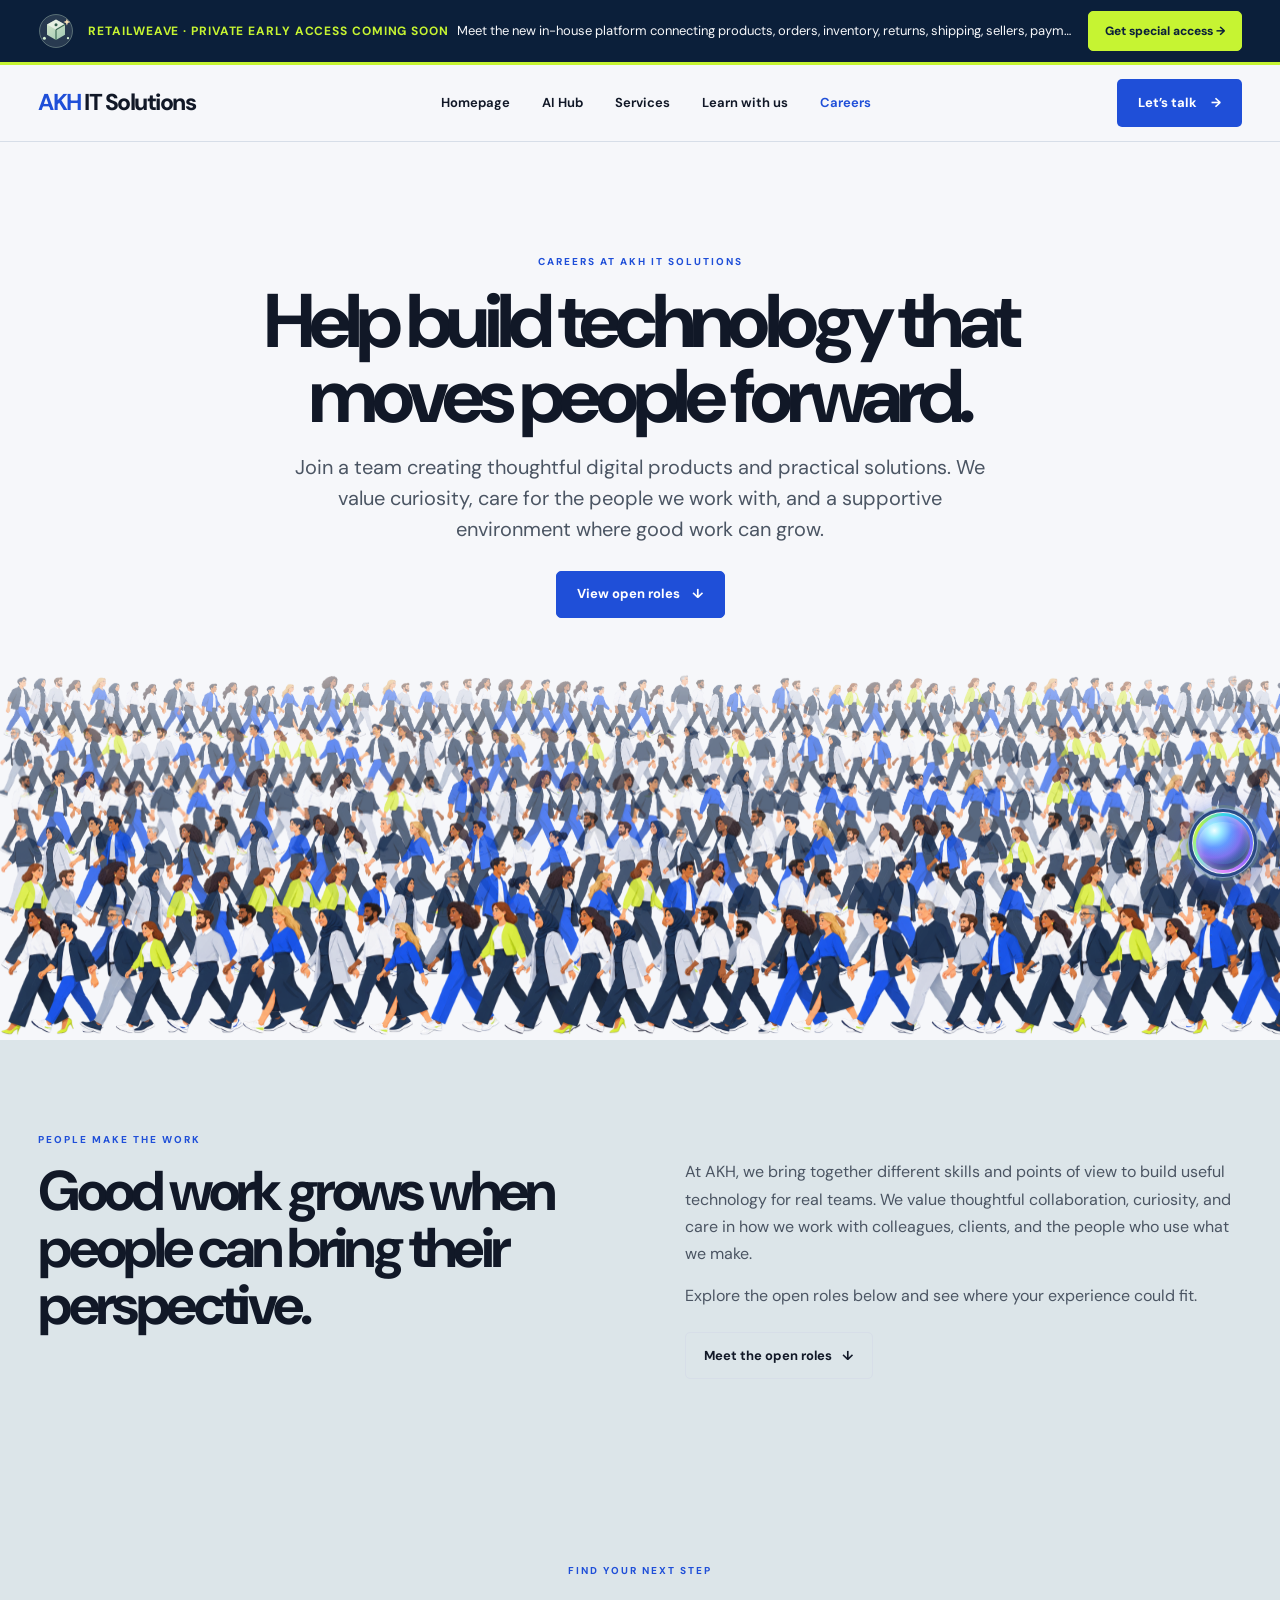
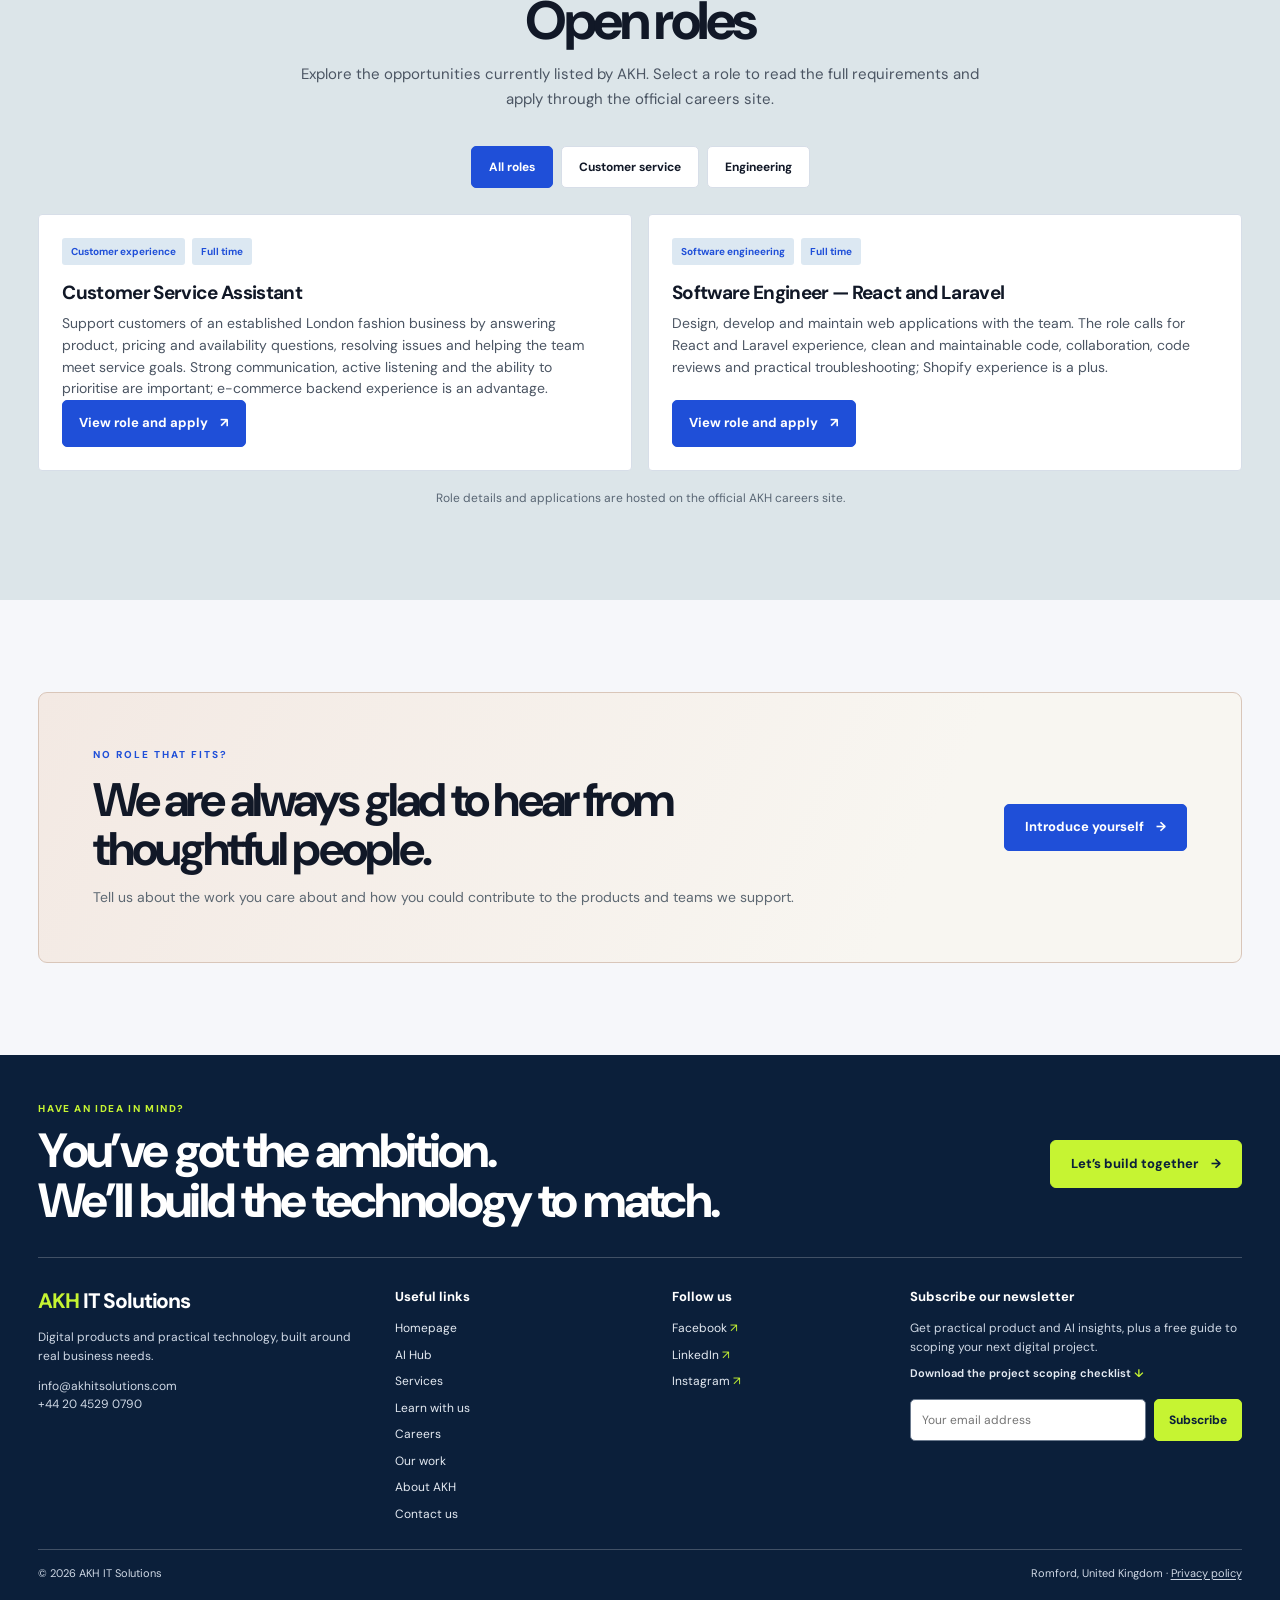
==== site/careers.html @ e1df95a5 "Publish approved AKHIT site updates without Services video" ====
<!doctype html>
<html lang="en">
<head>
  <meta charset="utf-8">
  <meta name="viewport" content="width=device-width, initial-scale=1">
  <meta name="theme-color" content="#0B1F3A">
  <meta name="description" content="Explore career opportunities with AKH IT Solutions. Join a supportive team building digital products and practical technology for businesses.">
  <title>Careers | Build useful technology with AKH IT Solutions</title>
  <link rel="shortcut icon" href="website/images/favicon.ico">
  <link rel="stylesheet" href="website/css/learning-careers.css">
  <link rel="stylesheet" href="website/css/interior-home-theme.css">
  <link rel="stylesheet" href="website/css/shared-shell.css">
  <link rel="stylesheet" href="website/css/akhit-unified.css?v=20261105-shared-footer">
  <link rel="stylesheet" href="website/css/careers-hero-crowd.css">
<link rel="stylesheet" href="website/css/assistant-consistency.css?v=20261104-mic-clear">
  <link rel="stylesheet" href="website/css/header-consistency.css?v=20261104-five-page-consistency">
  <link rel="stylesheet" href="website/css/responsive-system.css?v=20261105-breakpoints">
</head>
<body class="careers-page" data-assistant-context="careers">
  <a class="lc-skip" href="#main-content">Skip to content</a>
<section class="launch-bar" aria-label="RetailWeave in-house product announcement"><div class="launch-inner"><img class="launch-mascot" src="website/images/home/retailweave-mark.svg" alt=""><p class="launch-copy"><strong>RetailWeave · Private early access coming soon</strong><span class="launch-description"> Meet the new in-house platform connecting products, orders, inventory, returns, shipping, sellers, payments, finance and reporting.</span></p><button class="launch-button" id="open-waitlist" type="button" aria-haspopup="dialog" aria-controls="waitlist-dialog">Get special access <span aria-hidden="true">→</span></button></div></section><header class="header" id="top"><div class="nav"><a class="brand" href="index.html" aria-label="AKH IT Solutions home"><b>AKH</b> IT Solutions</a><nav class="links" aria-label="Main navigation"><a href="index.html">Homepage</a><a href="service/artificial-intelligence.html">AI Hub</a><a href="services.html">Services</a><a href="learn-with-us.html">Learn with us</a><a href="careers.html" aria-current="page">Careers</a></nav><details class="mobile-menu"><summary aria-label="Open navigation"><span aria-hidden="true">☰</span><span class="sr-only">Menu</span></summary><nav aria-label="Mobile navigation"><a href="index.html">Homepage</a><a href="service/artificial-intelligence.html">AI Hub</a><a href="services.html">Services</a><a href="learn-with-us.html">Learn with us</a><a href="careers.html" aria-current="page">Careers</a></nav></details><a class="cta" href="https://avinashgit26.github.io/akhit-solutions-redesign/contact-us.html">Let’s talk <span aria-hidden="true">→</span></a></div></header>
  <main id="main-content">
    <section class="lc-hero lc-careers-hero"><div class="lc-wrap lc-hero-inner lc-reveal"><p class="lc-eyebrow">Careers at AKH IT Solutions</p><h1>Help build technology that moves people forward.</h1><p class="lc-hero-copy">Join a team creating thoughtful digital products and practical solutions. We value curiosity, care for the people we work with, and a supportive environment where good work can grow.</p><div class="lc-hero-actions"><a class="lc-cta" href="#open-roles">View open roles <span aria-hidden="true">↓</span></a></div></div>
      <canvas class="careers-crowd-canvas" aria-hidden="true"></canvas>
    </section>
    <section class="lc-section lc-careers-culture" aria-labelledby="careers-culture-title"><div class="lc-wrap lc-careers-culture-inner lc-reveal">
      <div><p class="lc-eyebrow">People make the work</p><h2 id="careers-culture-title">Good work grows when people can bring their perspective.</h2></div>
      <div><p>At AKH, we bring together different skills and points of view to build useful technology for real teams. We value thoughtful collaboration, curiosity, and care in how we work with colleagues, clients, and the people who use what we make.</p><p>Explore the open roles below and see where your experience could fit.</p><a class="lc-secondary" href="#open-roles">Meet the open roles <span aria-hidden="true">↓</span></a></div>
    </div></section>
    <section class="lc-section lc-jobs" id="open-roles" aria-labelledby="roles-title"><div class="lc-wrap"><div class="lc-section-heading lc-reveal"><p class="lc-eyebrow">Find your next step</p><h2 id="roles-title">Open roles</h2><p>Explore the opportunities currently listed by AKH. Select a role to read the full requirements and apply through the official careers site.</p></div>
      <div class="lc-filters" role="group" aria-label="Filter open roles">
        <button class="lc-filter" type="button" data-role-filter="all" aria-pressed="true">All roles</button>
        <button class="lc-filter" type="button" data-role-filter="customer" aria-pressed="false">Customer service</button>
        <button class="lc-filter" type="button" data-role-filter="engineering" aria-pressed="false">Engineering</button>
      </div>
      <div class="lc-job-grid" id="role-list" aria-live="polite">
        <article class="lc-card lc-job lc-reveal" data-role="customer"><p class="lc-job-meta"><span>Customer experience</span><span>Full time</span></p><h3>Customer Service Assistant</h3><p>Support customers of an established London fashion business by answering product, pricing and availability questions, resolving issues and helping the team meet service goals. Strong communication, active listening and the ability to prioritise are important; e-commerce backend experience is an advantage.</p><a class="lc-cta" href="https://akhitsolutions.com/careers/customer-service-assistant" target="_blank" rel="noopener noreferrer">View role and apply <span aria-hidden="true">↗</span></a></article>
        <article class="lc-card lc-job lc-reveal" data-role="engineering"><p class="lc-job-meta"><span>Software engineering</span><span>Full time</span></p><h3>Software Engineer — React and Laravel</h3><p>Design, develop and maintain web applications with the team. The role calls for React and Laravel experience, clean and maintainable code, collaboration, code reviews and practical troubleshooting; Shopify experience is a plus.</p><a class="lc-cta" href="https://akhitsolutions.com/careers/software-engineer---react-and-laravel" target="_blank" rel="noopener noreferrer">View role and apply <span aria-hidden="true">↗</span></a></article>
      </div>
      <p class="lc-partner-note" style="color:#596674">Role details and applications are hosted on the official AKH careers site.</p>
    </div></section>
    <section class="lc-section"><div class="lc-wrap"><div class="lc-outcome lc-reveal"><div><p class="lc-eyebrow">No role that fits?</p><h2>We are always glad to hear from thoughtful people.</h2><p>Tell us about the work you care about and how you could contribute to the products and teams we support.</p></div><a class="lc-cta" href="mailto:info@akhitsolutions.com?subject=Careers%20at%20AKH">Introduce yourself <span aria-hidden="true">→</span></a></div></div></section>
  </main>
  <footer class="site-footer">
    <div class="site-footer-wrap">
      <div class="site-footer-cta"><div><p class="site-footer-eyebrow">Have an idea in mind?</p><h2>You’ve got the ambition.<br>We’ll build the technology to match.</h2></div><a class="site-footer-button" href="https://avinashgit26.github.io/akhit-solutions-redesign/contact-us.html">Let’s build together <span aria-hidden="true">→</span></a></div>
      <div class="site-footer-grid">
        <div class="site-footer-about"><a class="site-footer-brand" href="index.html#top"><b>AKH</b> IT Solutions</a><p>Digital products and practical technology, built around real business needs.</p><p class="site-footer-contact"><a href="mailto:info@akhitsolutions.com">info@akhitsolutions.com</a><br><a href="tel:+442045290790">+44 20 4529 0790</a></p></div>
        <div><h3>Useful links</h3><nav class="site-footer-nav" aria-label="Useful links"><a href="index.html">Homepage</a><a href="service/artificial-intelligence.html">AI Hub</a><a href="services.html">Services</a><a href="learn-with-us.html">Learn with us</a><a href="careers.html">Careers</a><a href="https://avinashgit26.github.io/akhit-solutions-redesign/portfolio.html">Our work</a><a href="https://avinashgit26.github.io/akhit-solutions-redesign/about-us.html">About AKH</a><a href="https://avinashgit26.github.io/akhit-solutions-redesign/contact-us.html">Contact us</a></nav></div>
        <div><h3>Follow us</h3><nav class="site-footer-social" aria-label="AKH social accounts"><a href="https://www.facebook.com/people/AKHIT-Solutions-Pvt-Ltd/100086494841632/" target="_blank" rel="noopener noreferrer">Facebook <span aria-hidden="true">↗</span></a><a href="https://www.linkedin.com/company/a-k-h-it-solutions/" target="_blank" rel="noopener noreferrer">LinkedIn <span aria-hidden="true">↗</span></a><a href="https://instagram.com/akh_it_solutions?igshid=YmMyMTA2M2Y=" target="_blank" rel="noopener noreferrer">Instagram <span aria-hidden="true">↗</span></a></nav></div>
        <div class="site-newsletter"><h3>Subscribe our newsletter</h3><p>Get practical product and AI insights, plus a free guide to scoping your next digital project.</p><a class="site-newsletter-resource" href="https://avinashgit26.github.io/akhit-solutions-redesign/website/downloads/digital-project-scoping-checklist.pdf" download>Download the project scoping checklist <span aria-hidden="true">↓</span></a><form id="preview-newsletter"><label class="site-newsletter-control"><span class="sr-only">Your email address</span><input id="newsletter-email" type="email" placeholder="Your email address" autocomplete="email" required></label><button type="submit" class="newsletter-button">Subscribe</button></form></div>
      </div>
      <div class="site-footer-bottom"><span>© 2026 AKH IT Solutions</span><span>Romford, United Kingdom · <a href="https://avinashgit26.github.io/akhit-solutions-redesign/privacy-policy.html">Privacy policy</a></span></div>
    </div>
  </footer>
  <button class="lc-assistant-launcher assistant-launcher" id="assistant-launcher" type="button" aria-controls="assistant-panel" aria-expanded="false"><span class="assistant-launcher-orb" aria-hidden="true"></span><span>Ask AKH</span></button>
  <aside class="lc-assistant-panel assistant-panel" id="assistant-panel" hidden role="dialog" aria-labelledby="assistant-title"><div class="lc-assistant-head"><img class="assistant-logo-mark assistant-logo-mark--panel" src="website/images/home/akh-logo-mark.png" alt="" aria-hidden="true" width="44" height="44" draggable="false"><div class="lc-assistant-heading assistant-heading"><strong id="assistant-title">Chat with us</strong></div><button class="lc-assistant-close assistant-close" id="assistant-close" type="button" aria-label="Close assistant">×</button></div><p class="lc-assistant-intro assistant-intro">Hi there. Want to know more about working at AKH?</p><p class="lc-assistant-capability assistant-capability">Ask me about the open roles, our team or how to apply.</p><div class="lc-assistant-messages assistant-messages" id="assistant-messages" role="log" aria-live="polite"><p class="lc-assistant-message assistant-message">What would you like to know?</p></div><div class="lc-assistant-prompts assistant-prompts" id="assistant-prompts"><button type="button" data-prompt="What roles are open at AKH?">Open roles</button><button type="button" data-prompt="How do I apply for a role?">How to apply</button><button type="button" data-prompt="What is it like to work with the AKH team?">About the team</button></div><form class="lc-assistant-form assistant-form" id="assistant-form"><label class="lc-sr-only" for="assistant-input">Ask AKH a question</label><input class="lc-assistant-input assistant-input" id="assistant-input" type="text" maxlength="500" placeholder="Ask a question…" autocomplete="off"><button class="lc-assistant-voice assistant-voice" id="assistant-voice" type="button" aria-label="Use voice input" aria-describedby="assistant-disclosure" aria-pressed="false"><svg class="assistant-mic-icon" viewBox="0 0 24 24" aria-hidden="true" focusable="false"><rect x="9" y="3" width="6" height="11" rx="3"></rect><path d="M5.5 11a6.5 6.5 0 0 0 13 0M12 17.5V21m-4 0h8"></path></svg></button><button class="lc-assistant-send assistant-send" type="submit" aria-label="Send question">→</button></form><p class="lc-assistant-disclosure assistant-disclosure" id="assistant-disclosure">Optional voice input: your browser may send audio to its speech service for transcription. Typing always works.</p><p class="lc-assistant-status assistant-status" id="assistant-status" role="status" aria-live="polite"></p></aside>
  <script>
    (() => {
      const buttons = [...document.querySelectorAll('[data-role-filter]')];
      const cards = [...document.querySelectorAll('[data-role]')];
      document.documentElement.classList.add('lc-js');
      const careerMessages = document.getElementById('assistant-messages');
      const careerInput = document.getElementById('assistant-input');
      const addCareerMessage = (text, who = 'assistant', label = '', href = '') => {
        const message = document.createElement('p');
        message.className = `assistant-message${who === 'user' ? ' user' : ''}`;
        message.textContent = text;
        if (label && href) {
          const link = document.createElement('a');
          link.className = 'lc-assistant-link';
          link.href = href;
          link.textContent = label;
          message.append(document.createElement('br'), link);
        }
        careerMessages.appendChild(message);
        careerMessages.scrollTop = careerMessages.scrollHeight;
      };
      const careerResponse = question => {
        const q = question.toLowerCase();
        if (/open roles?|jobs?|customer service|software engineer|engineering/.test(q)) return ['AKH currently lists two roles: Customer Service Assistant and Software Engineer — React and Laravel. You can read the details and apply through the official role pages.', 'See open roles', '#open-roles'];
        if (/apply|application|requirements/.test(q)) return ['Choose a role in the Open roles section to read its requirements and continue to the official AKH application page.', 'View open roles', '#open-roles'];
        if (/team|culture|work at|working at/.test(q)) return ['AKH brings together different skills and perspectives to build useful technology. The Careers page shares more about how the team works and the roles currently available.', 'About the team', '#careers-culture-title'];
        if (/contact|talk|email/.test(q)) return ['You can contact the AKH team by email to ask about careers or introduce yourself.', 'Email AKH', 'mailto:info@akhitsolutions.com?subject=Careers%20at%20AKH'];
        return ['I can help with the open roles, applications or what it is like to work with the AKH team.'];
      };
      document.getElementById('assistant-prompts')?.addEventListener('click', event => {
        const prompt = event.target.closest('button[data-prompt]');
        if (!prompt) return;
        event.preventDefault();
        event.stopImmediatePropagation();
        addCareerMessage(prompt.dataset.prompt, 'user');
        const [answer, label, href] = careerResponse(prompt.dataset.prompt);
        window.setTimeout(() => addCareerMessage(answer, 'assistant', label, href), 180);
      }, true);
      document.getElementById('assistant-form')?.addEventListener('submit', event => {
        event.preventDefault();
        event.stopImmediatePropagation();
        const question = careerInput.value.trim();
        if (!question) return;
        addCareerMessage(question, 'user');
        careerInput.value = '';
        const [answer, label, href] = careerResponse(question);
        window.setTimeout(() => addCareerMessage(answer, 'assistant', label, href), 180);
      }, true);
      buttons.forEach(button => button.addEventListener('click', () => {
        const role = button.dataset.roleFilter;
        buttons.forEach(item => item.setAttribute('aria-pressed', String(item === button)));
        cards.forEach(card => { card.hidden = role !== 'all' && card.dataset.role !== role; });
      }));
      const items = document.querySelectorAll('.lc-reveal');
      if (!('IntersectionObserver' in window) || window.matchMedia('(prefers-reduced-motion: reduce)').matches) {
        items.forEach(item => item.classList.add('is-visible'));
      } else {
        const observer = new IntersectionObserver(entries => entries.forEach(entry => {
          if (entry.isIntersecting) { entry.target.classList.add('is-visible'); observer.unobserve(entry.target); }
        }), { threshold: 0.12 });
        items.forEach(item => observer.observe(item));
      }
    })();
  </script>
  <script defer src="website/js/homepage-assistant.js"></script>
  <script defer src="website/js/shared-shell.js"></script>
  <script defer src="website/js/careers-hero-crowd.js"></script>
  <dialog class="modal launch-dialog" id="waitlist-dialog" aria-labelledby="waitlist-title"><div class="modal-inner"><div class="modal-top"><div><p class="eyebrow">RetailWeave · Private early access</p><h2 id="waitlist-title">Get special early access.</h2></div><button class="modal-close" id="close-waitlist" type="button" aria-label="Close waitlist dialog">×</button></div><p class="launch-intro">RetailWeave is an upcoming in-house retail operations platform bringing products, orders, inventory, returns, shipping, sellers, payments, finance and reporting together.</p><form class="waitlist-form" id="waitlist-form" novalidate><label class="field"><span class="field-label">Email address</span><input id="waitlist-email" name="email" type="email" autocomplete="email" placeholder="you@company.com" required></label><button class="cta" type="submit">Join the waitlist <span aria-hidden="true">→</span></button></form><p class="waitlist-note" id="waitlist-status" role="status" aria-live="polite"></p></div></dialog>
</body>
</html>
---- site/website/css/learning-careers.css ----
:root {
  --lc-paper: #f8f6f1;
  --lc-card: #fffefa;
  --lc-ink: #141a22;
  --lc-muted: #596674;
  --lc-line: #dedbd3;
  --lc-blue: #205bd5;
  --lc-blue-dark: #1748ad;
  --lc-sage: #617a68;
  --lc-sage-soft: #e9eee8;
  --lc-terra-soft: #f3e9e3;
  --lc-width: 1240px;
  color-scheme: light;
}

* { box-sizing: border-box; }
html { scroll-behavior: smooth; scroll-padding-top: 88px; }
body { margin: 0; color: var(--lc-ink); background: var(--lc-paper); font: 16px/1.55 Arial, Helvetica, sans-serif; -webkit-font-smoothing: antialiased; }
a { color: inherit; text-decoration: none; }
button { font: inherit; }
.lc-wrap { width: min(var(--lc-width), calc(100% - 9vw)); margin-inline: auto; }
.lc-skip { position: absolute; z-index: 20; top: -60px; left: 14px; padding: 10px 14px; color: #111; background: #fff; }
.lc-skip:focus { top: 12px; }
.lc-header { position: sticky; z-index: 10; top: 0; border-bottom: 1px solid var(--lc-line); background: rgb(248 246 241 / 96%); backdrop-filter: blur(10px); }
.lc-nav { display: flex; min-height: 76px; align-items: center; justify-content: space-between; gap: 24px; }
.lc-brand { white-space: nowrap; font-size: 23px; font-weight: 800; letter-spacing: -.065em; }
.lc-brand b, .lc-footer-brand b { color: var(--lc-blue); }
.lc-nav-links { display: flex; align-items: center; gap: clamp(16px, 2.5vw, 36px); font-size: 13px; font-weight: 650; }
.lc-nav-links a:hover, .lc-nav-links a[aria-current="page"] { color: var(--lc-blue); }
.lc-menu { display: none; position: relative; }
.lc-menu summary { display: grid; min-width: 42px; min-height: 42px; place-items: center; border: 1px solid var(--lc-line); border-radius: 5px; background: #fffefa; cursor: pointer; list-style: none; }
.lc-menu summary::-webkit-details-marker { display: none; }
.lc-menu nav { position: absolute; top: calc(100% + 8px); right: 0; z-index: 12; display: grid; min-width: 210px; padding: 8px; border: 1px solid var(--lc-line); border-radius: 7px; background: #fffefa; box-shadow: 0 15px 35px #20242a20; }
.lc-menu nav a { padding: 11px 12px; border-radius: 4px; font-size: 13px; }
.lc-menu nav a:hover { color: var(--lc-blue); background: #e8eef8; }
.lc-cta { display: inline-flex; min-height: 47px; align-items: center; justify-content: center; gap: 12px; padding: 0 20px; border: 1px solid transparent; border-radius: 5px; color: white; background: var(--lc-blue); font-size: 13px; font-weight: 750; white-space: nowrap; transition: background .2s, transform .2s; }
.lc-cta:hover { transform: translateY(-1px); background: var(--lc-blue-dark); }
.lc-eyebrow { margin: 0 0 14px; color: var(--lc-sage); font-size: 10px; font-weight: 750; letter-spacing: .2em; text-transform: uppercase; }
.lc-hero { padding: clamp(68px, 9vw, 112px) 0 62px; text-align: center; background: radial-gradient(ellipse at 50% 0%, #e9eee8 0, transparent 60%), var(--lc-paper); }
.lc-hero-inner { max-width: 900px; margin: auto; }
.lc-hero h1 { max-width: 850px; margin: 0 auto 18px; font-size: clamp(44px, 6.2vw, 76px); font-weight: 760; line-height: .99; letter-spacing: -.075em; }
.lc-hero-copy { max-width: 720px; margin: 0 auto; color: #56616a; font-size: clamp(17px, 2vw, 20px); line-height: 1.55; }
.lc-hero-actions { display: flex; flex-wrap: wrap; justify-content: center; gap: 11px; margin-top: 26px; }
.lc-secondary { display: inline-flex; min-height: 47px; align-items: center; justify-content: center; padding: 0 18px; border: 1px solid #aeb3ae; border-radius: 5px; color: var(--lc-ink); font-size: 13px; font-weight: 700; }
.lc-secondary:hover { border-color: var(--lc-sage); background: white; }
.lc-section { padding-block: clamp(58px, 7.5vw, 92px); }
.lc-section-heading { max-width: 780px; margin: 0 auto 34px; text-align: center; }
.lc-section-heading h2 { margin: 0; font-size: clamp(34px, 4.5vw, 54px); font-weight: 740; line-height: 1.03; letter-spacing: -.065em; }
.lc-section-heading p:last-child { max-width: 680px; margin: 14px auto 0; color: var(--lc-muted); font-size: 15px; line-height: 1.65; }
.lc-grid { display: grid; grid-template-columns: repeat(3, minmax(0, 1fr)); gap: 16px; }
.lc-card { padding: 23px; border: 1px solid var(--lc-line); border-radius: 8px; background: var(--lc-card); box-shadow: 0 9px 27px #20242a08; }
.lc-card-mark { display: grid; width: 40px; height: 40px; place-items: center; border-radius: 50%; color: #3f5680; background: #e8eef8; font-size: 12px; font-weight: 800; }
.lc-card h3 { margin: 16px 0 8px; font-size: 19px; line-height: 1.2; letter-spacing: -.035em; }
.lc-card p { margin: 0; color: var(--lc-muted); font-size: 13px; line-height: 1.58; }
.lc-soft { background: #edf1f3; }
.lc-process { display: grid; grid-template-columns: repeat(3, 1fr); border-top: 1px solid #d4d9d9; border-bottom: 1px solid #d4d9d9; }
.lc-step { padding: 22px 24px; border-right: 1px solid #d4d9d9; }
.lc-step:first-child { padding-left: 0; }
.lc-step:last-child { border: 0; }
.lc-step span { color: var(--lc-blue); font: 700 30px/1 Georgia, serif; }
.lc-step h3 { margin: 13px 0 6px; font-size: 18px; letter-spacing: -.03em; }
.lc-step p { margin: 0; color: var(--lc-muted); font-size: 13px; }
.lc-partnership { position: relative; overflow: hidden; background: linear-gradient(130deg,#18232e,#234b42 72%,#315f50); color: #f7f5ef; }
.lc-partnership .lc-eyebrow { color: #d0f0b7; }
.lc-partnership .lc-section-heading p:last-child { color: #d4ddd6; }
.lc-partner-list { display: flex; flex-wrap: wrap; justify-content: center; gap: 10px; }
.lc-partner-list span { padding: 10px 14px; border: 1px solid #ffffff55; border-radius: 99px; color: #eff5ee; font-size: 13px; font-weight: 650; }
.lc-partner-note { max-width: 650px; margin: 18px auto 0; color: #d3ddd5; font-size: 12px; text-align: center; }
.lc-outcome { display: grid; grid-template-columns: 1fr auto; align-items: center; gap: 28px; padding: clamp(26px, 5vw, 54px); border: 1px solid #d9c6b9; border-radius: 9px; background: linear-gradient(115deg,#f3e9e3,#f8f6f1 72%); }
.lc-outcome h2 { max-width: 720px; margin: 0; font-size: clamp(30px, 4vw, 47px); line-height: 1.04; letter-spacing: -.06em; }
.lc-outcome p:not(.lc-eyebrow) { max-width: 760px; margin: 13px 0 0; color: #5d6872; font-size: 14px; }
.lc-careers-hero { padding-bottom: 42px; background: var(--lc-paper); }
.lc-jobs { background: #edf1f3; }
.lc-filters { display: flex; flex-wrap: wrap; justify-content: center; gap: 8px; margin: 0 0 26px; }
.lc-filter { min-height: 42px; padding: 0 17px; border: 1px solid #d2d7d9; border-radius: 5px; color: #394653; background: #fffefa; font-size: 12px; font-weight: 700; cursor: pointer; }
.lc-filter:hover, .lc-filter[aria-pressed="true"] { border-color: #1d242a; color: #fff; background: #1d242a; }
.lc-job-grid { display: grid; grid-template-columns: repeat(2,minmax(0,1fr)); gap: 16px; }
.lc-job { display: flex; min-height: 100%; flex-direction: column; align-items: flex-start; }
.lc-job-meta { display: flex; flex-wrap: wrap; gap: 7px; margin: 0; }
.lc-job-meta span { padding: 6px 9px; border-radius: 99px; color: #435676; background: #e8eef8; font-size: 10px; font-weight: 700; }
.lc-job h3 { margin-top: 17px; }
.lc-job .lc-cta { margin-top: auto; padding-inline: 16px; }
.lc-no-jobs { grid-column: 1/-1; margin: 0; padding: 25px; border: 1px dashed #b8c0c2; border-radius: 6px; color: var(--lc-muted); text-align: center; }
.lc-footer { padding: 33px 0 18px; color: #ecece8; background: #171d24; }
.lc-footer-top { display: flex; align-items: center; justify-content: space-between; gap: 28px; padding-bottom: 26px; border-bottom: 1px solid #343a40; }
.lc-footer-top h2 { max-width: 760px; margin: 0; font-size: clamp(28px, 4vw, 48px); line-height: 1.05; letter-spacing: -.06em; }
.lc-footer-main { display: grid; grid-template-columns: 1.2fr 1fr; gap: 30px; padding-block: 25px; }
.lc-footer-brand { font-size: 21px; font-weight: 800; letter-spacing: -.06em; }
.lc-footer-main p { max-width: 540px; margin: 11px 0 0; color: #bac1c7; font-size: 12px; }
.lc-footer-links { display: flex; flex-wrap: wrap; justify-content: flex-end; align-content: start; gap: 10px 22px; color: #d7dbdc; font-size: 12px; }
.lc-footer-links a:hover { color: #b8c9ff; }
.lc-footer-bottom { display: flex; justify-content: space-between; gap: 16px; padding-top: 14px; border-top: 1px solid #343a40; color: #bac1c7; font-size: 10px; }
.lc-reveal { opacity: 1; transform: none; }
.lc-js .lc-reveal { opacity: 0; transform: translateY(14px); transition: opacity .55s ease, transform .55s ease; }
.lc-js .lc-reveal.is-visible { opacity: 1; transform: none; }
.lc-reveal.is-visible { opacity: 1; transform: none; }
:focus-visible { outline: 3px solid #7297e7; outline-offset: 3px; }

/* Careers page metrics and culture section */
.lc-careers-metrics { padding: 21px 0 17px; color: #f7f5ef; background: linear-gradient(110deg,#18232e,#234b42 70%,#315f50); }
.lc-careers-metric-grid { display: grid; grid-template-columns: repeat(5, minmax(0, 1fr)); row-gap: 18px; }
.lc-careers-metric { min-width: 0; padding: 5px 12px; border-right: 1px solid #ffffff30; text-align: center; }
.lc-careers-metric:nth-child(5n) { border-right: 0; }
.lc-careers-metric-rule { display: none; }
.lc-careers-metric-value { display: block; min-height: 1.1em; margin: 0; color: #f4c5ae; font: 750 clamp(28px, 3.3vw, 46px)/1.1 Georgia, "Times New Roman", serif; letter-spacing: -.06em; font-variant-numeric: tabular-nums; }
.lc-careers-metric-label { display: block; margin: 4px 0 0; color: #f1f0e9; font-size: 12px; font-weight: 650; line-height: 1.45; }
.lc-careers-culture { background: #edf1f3; }
.lc-careers-culture-inner { display: grid; grid-template-columns: 1fr 1fr; align-items: start; gap: clamp(32px, 7vw, 92px); }
.lc-careers-culture h2 { max-width: 570px; margin: 0; font-size: clamp(34px, 4.6vw, 56px); font-weight: 740; line-height: 1.02; letter-spacing: -.065em; }
.lc-careers-culture-inner > div:last-child { max-width: 580px; padding-top: 26px; }
.lc-careers-culture-inner > div:last-child p { margin: 0 0 15px; color: #4d5963; font-size: 16px; line-height: 1.7; }
.lc-careers-culture .lc-secondary { margin-top: 8px; gap: 10px; }
.lc-sr-only { position: absolute; width: 1px; height: 1px; overflow: hidden; clip: rect(0, 0, 0, 0); white-space: nowrap; }
.lc-assistant-launcher { position: fixed; z-index: 30; right: max(22px, env(safe-area-inset-right)); bottom: max(22px, env(safe-area-inset-bottom)); display: inline-flex; min-height: 58px; align-items: center; gap: 10px; padding: 7px 17px 7px 8px; border: 1px solid rgb(255 255 255 / 70%); border-radius: 999px; color: #fff; background: #174b3d; box-shadow: 0 12px 35px rgb(18 39 35 / 28%), 0 0 0 4px rgb(189 231 197 / 18%); font-size: 15px; font-weight: 750; cursor: pointer; transition: transform .2s, box-shadow .2s, background .2s; }
.lc-assistant-launcher:hover { transform: translateY(-2px); background: #0e3b31; box-shadow: 0 16px 40px rgb(18 39 35 / 34%), 0 0 0 6px rgb(189 231 197 / 22%); }
.lc-assistant-launcher[aria-expanded="true"] { display: none; }
.lc-assistant-avatar { width: 42px; height: 42px; flex: none; }
.lc-assistant-panel { position: fixed; z-index: 31; right: max(22px, env(safe-area-inset-right)); bottom: max(92px, calc(env(safe-area-inset-bottom) + 92px)); display: flex; width: min(390px, calc(100vw - 28px)); max-height: min(650px, calc(100dvh - 116px)); flex-direction: column; overflow: hidden; border: 1px solid #dbe0e5; border-radius: 18px; color: #141a22; background: #fffefa; box-shadow: 0 25px 80px rgb(11 25 30 / 32%); }
.lc-assistant-panel[hidden] { display: none; }
.lc-assistant-head { display: flex; align-items: center; gap: 11px; padding: 15px 16px 12px; border-bottom: 1px solid #dedbd3; background: linear-gradient(110deg,#edf3ec,#f5f1e9); }
.lc-assistant-robot { width: 54px; height: 54px; flex: none; }
.lc-assistant-heading { flex: 1; min-width: 0; }
.lc-assistant-heading strong { display: block; font-size: 14px; }
.lc-assistant-heading span { color: #596674; font-size: 10px; }
.lc-assistant-close { width: 34px; height: 34px; border: 1px solid #dedbd3; border-radius: 50%; color: #141a22; background: #fffefa; cursor: pointer; }
.lc-assistant-intro, .lc-assistant-capability { margin: 0; color: #596674; font-size: 11px; line-height: 1.5; }
.lc-assistant-intro { padding: 12px 16px 5px; }
.lc-assistant-capability { padding: 0 16px 10px; font-size: 10px; }
.lc-assistant-messages { display: flex; min-height: 115px; flex: 1; flex-direction: column; gap: 9px; overflow: auto; padding: 9px 16px; overscroll-behavior: contain; }
.lc-assistant-message { max-width: 92%; margin: 0; padding: 10px 12px; border-radius: 12px 12px 12px 3px; color: #26362f; background: #edf2eb; font-size: 12px; line-height: 1.5; }
.lc-assistant-message.user { align-self: flex-end; border-radius: 12px 12px 3px 12px; color: #233959; background: #e8eef8; }
.lc-assistant-prompts { display: flex; flex-wrap: wrap; gap: 6px; padding: 0 16px 11px; }
.lc-assistant-prompts button { padding: 7px 9px; border: 1px solid #dedbd3; border-radius: 999px; color: #141a22; background: transparent; font-size: 10px; cursor: pointer; }
.lc-assistant-prompts button:hover { border-color: #205bd5; color: #205bd5; }
.lc-assistant-form { display: flex; align-items: end; gap: 7px; padding: 11px; border-top: 1px solid #dedbd3; }
.lc-assistant-input { min-width: 0; min-height: 42px; flex: 1; padding: 10px 12px; border: 1px solid #dedbd3; border-radius: 10px; color: #141a22; background: #f8f6f1; font: 12px Arial, Helvetica, sans-serif; }
.lc-assistant-send, .lc-assistant-voice { display: grid; width: 40px; height: 40px; flex: none; place-items: center; border: 0; border-radius: 10px; color: #fff; background: #205bd5; cursor: pointer; }
.lc-assistant-voice { border: 1px solid #dedbd3; color: #141a22; background: #fffefa; }
.lc-assistant-voice:disabled { opacity: .45; cursor: not-allowed; }
.lc-assistant-disclosure, .lc-assistant-status { min-height: 1.4em; margin: 0; padding: 0 14px 9px; color: #596674; font-size: 9px; line-height: 1.4; }
.lc-assistant-status { color: #205bd5; }
.lc-assistant-link { display: inline-flex; margin-top: 7px; color: #205bd5; font-weight: 750; text-decoration: underline; }

@media (max-width: 900px) {
  .lc-wrap { width: calc(100% - 48px); }
  .lc-nav-links { gap: 13px; font-size: 12px; }
  .lc-nav > .lc-cta { display: none; }
  .lc-grid { grid-template-columns: repeat(2,minmax(0,1fr)); }
  .lc-careers-metric-grid { grid-template-columns: repeat(3,minmax(0,1fr)); row-gap: 18px; }
  .lc-careers-metric:nth-child(5n) { border-right: 1px solid #ffffff30; }
  .lc-careers-metric:nth-child(3n) { border-right: 0; }
}
@media (max-width: 650px) {
  .lc-wrap { width: calc(100% - 34px); }
  .lc-nav { min-height: 65px; }
  .lc-nav-links { display: none; }
  .lc-menu { display: block; }
  .lc-brand { font-size: 20px; }
  .lc-hero { padding-top: 57px; }
  .lc-hero h1 { font-size: clamp(42px, 11vw, 61px); }
  .lc-hero-copy { font-size: 16px; }
  .lc-grid, .lc-job-grid { grid-template-columns: 1fr; }
  .lc-careers-metric-grid { grid-template-columns: repeat(2,minmax(0,1fr)); row-gap: 18px; }
  .lc-careers-metric:nth-child(3n) { border-right: 1px solid #ffffff30; }
  .lc-careers-metric:nth-child(2n) { border-right: 0; }
  .lc-careers-culture-inner { grid-template-columns: 1fr; gap: 10px; }
  .lc-careers-culture-inner > div:last-child { padding-top: 5px; }
  .lc-process { grid-template-columns: 1fr; }
  .lc-step, .lc-step:first-child { padding: 20px 0; border-right: 0; border-bottom: 1px solid #d4d9d9; }
  .lc-step:last-child { border-bottom: 0; }
  .lc-outcome { grid-template-columns: 1fr; }
  .lc-assistant-panel { right: 10px; bottom: max(82px, calc(env(safe-area-inset-bottom) + 82px)); width: min(390px, calc(100vw - 20px)); max-height: min(610px, calc(100dvh - 102px)); }
  .lc-assistant-launcher { right: 12px; bottom: max(12px, env(safe-area-inset-bottom)); min-height: 52px; padding-right: 13px; font-size: 12px; }
  .lc-footer-top { align-items: flex-start; flex-direction: column; }
  .lc-footer-main { grid-template-columns: 1fr; }
  .lc-footer-links { justify-content: flex-start; }
  .lc-footer-bottom { flex-direction: column; }
}
@media (prefers-reduced-motion: reduce) {
  html { scroll-behavior: auto; }
  *, *::before, *::after { scroll-behavior: auto !important; animation-duration: .01ms !important; animation-iteration-count: 1 !important; transition-duration: .01ms !important; }
  .lc-js .lc-reveal { opacity: 1; transform: none; }
}
---- site/website/css/interior-home-theme.css ----
/* Shared visual tokens for the interior pages. Loaded only by AI Hub, Learn with us and Careers. */
@import url("https://fonts.googleapis.com/css2?family=DM+Sans:wght@400;500;600;700;800&display=swap");

:root {
  --akh-home-blue: #0251B0;
  --akh-home-lime: #D1FF42;
  --akh-home-ground: #E6EDEF;
  --akh-home-surface: #F5F8F9;
  --akh-home-ink: #17212B;
  --akh-home-muted: #526777;
  --akh-home-line: #C7D3D9;
  --akh-home-font: "DM Sans", Arial, Helvetica, sans-serif;
}

/* AI Hub */
body.ai-hub-page {
  --ai-paper: var(--akh-home-ground);
  --ai-card: var(--akh-home-surface);
  --ai-ink: var(--akh-home-ink);
  --ai-muted: var(--akh-home-muted);
  --ai-line: var(--akh-home-line);
  --ai-blue: var(--akh-home-blue);
  --ai-cyan: var(--akh-home-lime);
  --ai-violet: var(--akh-home-blue);
  --ai-dark: var(--akh-home-ground);
  --ai-dark-2: var(--akh-home-surface);
  --ai-sans: var(--akh-home-font);
  color: var(--akh-home-ink);
  background: var(--akh-home-ground);
  font-family: var(--akh-home-font);
}

body.ai-hub-page .ai-announcement { color: #fff; background: var(--akh-home-blue); }
body.ai-hub-page .ai-announcement-copy strong { color: var(--akh-home-lime); }
body.ai-hub-page .ai-announcement-link { border-color: var(--akh-home-lime); color: var(--akh-home-ink); background: var(--akh-home-lime); }
body.ai-hub-page .ai-announcement-link:hover { background: #e0ff78; }
body.ai-hub-page .ai-header { border-color: var(--akh-home-line); background: rgb(230 237 239 / 96%); }
body.ai-hub-page .ai-header-cta, body.ai-hub-page .ai-button { color: #fff; background: var(--akh-home-blue); }
body.ai-hub-page .ai-header-cta:hover, body.ai-hub-page .ai-button:hover { background: #003f8d; box-shadow: none; }
body.ai-hub-page .ai-links .ai-current { color: var(--akh-home-blue); text-shadow: none; }
body.ai-hub-page .ai-menu summary { color: var(--akh-home-ink); background: var(--akh-home-surface); }
body.ai-hub-page .ai-menu nav { background: var(--akh-home-surface); }
body.ai-hub-page .ai-menu nav a:hover { background: var(--akh-home-ground); }
body.ai-hub-page .ai-hero { min-height: 610px; color: var(--akh-home-ink); background: var(--akh-home-ground); }
body.ai-hub-page .ai-hero::before { background: var(--akh-home-ground); }
body.ai-hub-page .ai-nebula-canvas { opacity: .07; }
body.ai-hub-page .ai-kicker { color: var(--akh-home-blue); }
body.ai-hub-page .ai-hero h1 em { color: var(--akh-home-blue); }
body.ai-hub-page .ai-hero-copy > p:not(.ai-kicker) { color: var(--akh-home-muted); }
body.ai-hub-page .ai-hero .ai-button { background: var(--akh-home-blue); box-shadow: none; }
body.ai-hub-page .ai-hero .ai-button:hover { background: #003f8d; box-shadow: none; }
body.ai-hub-page .ai-hero-secondary { border-color: var(--akh-home-line); color: var(--akh-home-ink); }
body.ai-hub-page .ai-hero-secondary:hover { border-color: var(--akh-home-blue); color: var(--akh-home-blue); }
body.ai-hub-page .ai-hero-note, body.ai-hub-page .ai-scroll-cue { color: var(--akh-home-muted) !important; }
body.ai-hub-page .ai-taxonomy { border: 0; border-radius: 4px; background: var(--akh-home-blue); box-shadow: none; color: #fff; }
body.ai-hub-page .ai-taxonomy > .ai-kicker { color: var(--akh-home-lime); }
body.ai-hub-page .ai-taxonomy a { border-color: rgb(255 255 255 / 22%); color: #fff; }
body.ai-hub-page .ai-taxonomy a:hover, body.ai-hub-page .ai-taxonomy a:focus-visible { background: rgb(255 255 255 / 10%); }
body.ai-hub-page .ai-taxonomy a > span, body.ai-hub-page .ai-taxonomy a b { color: var(--akh-home-lime); }
body.ai-hub-page .ai-taxonomy a small { color: #e5edf7; }
body.ai-hub-page .ai-section { color: var(--akh-home-ink); }
body.ai-hub-page .ai-promise, body.ai-hub-page .ai-control, body.ai-hub-page .ai-story { background: var(--akh-home-ground); }
body.ai-hub-page .ai-promise-card, body.ai-hub-page .ai-story-card { border-color: var(--akh-home-line); border-radius: 4px; background: var(--akh-home-surface); box-shadow: none; }
body.ai-hub-page .ai-card-index { border-radius: 3px; color: #fff; background: var(--akh-home-blue); }
body.ai-hub-page .ai-capabilities { color: var(--akh-home-ink); background: var(--akh-home-surface); }
body.ai-hub-page .ai-capabilities .ai-eyebrow, body.ai-hub-page .ai-taxonomy-detail-heading .ai-eyebrow { color: var(--akh-home-blue); }
body.ai-hub-page .ai-capabilities .ai-section-heading > p:last-of-type { color: var(--akh-home-muted); }
body.ai-hub-page .ai-capability-card { border: 1px solid var(--akh-home-line); border-radius: 4px; background: var(--akh-home-ground); box-shadow: none; }
body.ai-hub-page .ai-capability-card::after { border-color: rgb(2 81 176 / 14%); box-shadow: 0 0 0 20px rgb(2 81 176 / 5%), 0 0 0 42px rgb(2 81 176 / 3%); }
body.ai-hub-page .ai-capability-card h3 { color: var(--akh-home-ink); }
body.ai-hub-page .ai-capability-card p { color: var(--akh-home-muted); }
body.ai-hub-page .ai-chip { border-color: var(--akh-home-line); border-radius: 3px; color: var(--akh-home-blue); background: var(--akh-home-surface); }
body.ai-hub-page .ai-taxonomy-detail-heading h2, body.ai-hub-page .ai-taxonomy-details h3 { color: var(--akh-home-ink); }
body.ai-hub-page .ai-taxonomy-details article { border-color: var(--akh-home-blue); background: var(--akh-home-ground); }
body.ai-hub-page .ai-taxonomy-details article > span { color: var(--akh-home-blue); }
body.ai-hub-page .ai-taxonomy-details p { color: var(--akh-home-muted); }
body.ai-hub-page .ai-process { color: var(--akh-home-ink); background: var(--akh-home-ground); }
body.ai-hub-page .ai-process .ai-eyebrow, body.ai-hub-page .ai-step-number { color: var(--akh-home-blue); }
body.ai-hub-page .ai-process .ai-section-heading > p:last-child, body.ai-hub-page .ai-step p { color: var(--akh-home-muted); }
body.ai-hub-page .ai-step { border-color: var(--akh-home-line); }
body.ai-hub-page .ai-control-list::before { background: var(--akh-home-blue); }
body.ai-hub-page .ai-control-item > span { border-color: var(--akh-home-blue); color: var(--akh-home-blue); background: var(--akh-home-surface); }
body.ai-hub-page .ai-final-cta { color: #fff; background: var(--akh-home-blue); }
body.ai-hub-page .ai-final-cta .ai-eyebrow { color: var(--akh-home-lime); }
body.ai-hub-page .ai-final-cta .ai-section-heading > p:last-child { color: #e5edf7; }
body.ai-hub-page .ai-final-cta .ai-button { color: var(--akh-home-ink); background: var(--akh-home-lime); }
body.ai-hub-page .ai-final-cta .ai-section-heading h2 { color: #F6F7FA; }
body.ai-hub-page .ai-final-cta .ai-hero-secondary { border-color: rgb(246 247 250 / 72%); color: #F6F7FA; }
body.ai-hub-page .ai-final-cta .ai-hero-secondary:hover { border-color: var(--akh-home-lime); color: var(--akh-home-ink); background: var(--akh-home-lime); }
body.ai-hub-page .ai-session-hero { background: var(--akh-home-ground); }
body.ai-hub-page .ai-session-copy .ai-kicker { color: var(--akh-home-blue); }
body.ai-hub-page .ai-session-benefits li::before { color: var(--akh-home-blue); }
body.ai-hub-page .ai-session-form-card, body.ai-hub-page .ai-session-next article { border-color: var(--akh-home-line); border-radius: 4px; background: var(--akh-home-surface); box-shadow: none; }
body.ai-hub-page .ai-session-next { border-color: var(--akh-home-line); background: var(--akh-home-ground); }
body.ai-hub-page .ai-footer { color: #fff; background: var(--akh-home-blue); }
body.ai-hub-page .ai-footer-top { border-color: rgb(255 255 255 / 24%); }
body.ai-hub-page .ai-footer-top .ai-eyebrow, body.ai-hub-page .ai-footer-about p, body.ai-hub-page .ai-footer-contact, body.ai-hub-page .ai-newsletter p, body.ai-hub-page .ai-footer-nav, body.ai-hub-page .ai-footer-social, body.ai-hub-page .ai-footer-bottom { color: #e5edf7; }
body.ai-hub-page .ai-footer-grid h3 { color: #fff; }
body.ai-hub-page .ai-footer-brand b { color: var(--akh-home-lime); }
body.ai-hub-page .ai-footer-bottom { border-color: rgb(255 255 255 / 24%); }
body.ai-hub-page .ai-footer-contact a:hover, body.ai-hub-page .ai-footer-nav a:hover, body.ai-hub-page .ai-footer-social a:hover { color: var(--akh-home-lime); }
body.ai-hub-page .ai-newsletter input { border-color: rgb(255 255 255 / 38%); color: var(--akh-home-ink); background: var(--akh-home-surface); }
body.ai-hub-page .ai-newsletter button { color: var(--akh-home-ink); background: var(--akh-home-lime); }
body.ai-hub-page .ai-newsletter-resource { color: var(--akh-home-lime); }
body.ai-hub-page .ai-privacy { border-color: var(--akh-home-line); color: var(--akh-home-ink); background: var(--akh-home-surface); }
body.ai-hub-page .ai-privacy a { color: var(--akh-home-blue); }
body.ai-hub-page .ai-privacy button { border-color: var(--akh-home-blue); color: #fff; background: var(--akh-home-blue); }
body.ai-hub-page .ai-privacy button.decline { color: var(--akh-home-ink); background: transparent; }
body.ai-hub-page .ai-assistant-launcher { background: var(--akh-home-blue); box-shadow: 0 8px 24px rgb(23 33 43 / 22%); }
body.ai-hub-page .ai-assistant-launcher:hover { background: #003f8d; box-shadow: 0 10px 28px rgb(23 33 43 / 25%); }
body.ai-hub-page .ai-assistant-panel { border-color: var(--akh-home-line); border-radius: 8px; color: var(--akh-home-ink); background: var(--akh-home-surface); }
body.ai-hub-page .ai-assistant-head { border-color: var(--akh-home-line); background: var(--akh-home-ground); }
body.ai-hub-page .ai-assistant-heading span, body.ai-hub-page .ai-assistant-intro, body.ai-hub-page .ai-assistant-capability, body.ai-hub-page .ai-assistant-disclosure { color: var(--akh-home-muted); }
body.ai-hub-page .ai-assistant-close, body.ai-hub-page .ai-assistant-voice { border-color: var(--akh-home-line); color: var(--akh-home-ink); background: var(--akh-home-surface); }
body.ai-hub-page .ai-assistant-message { color: var(--akh-home-ink); background: var(--akh-home-ground); }
body.ai-hub-page .ai-assistant-message.user { color: #fff; background: var(--akh-home-blue); }
body.ai-hub-page .ai-assistant-prompts button { border-color: var(--akh-home-line); color: var(--akh-home-ink); }
body.ai-hub-page .ai-assistant-prompts button:hover, body.ai-hub-page .ai-assistant-status, body.ai-hub-page .ai-assistant-link { color: var(--akh-home-blue); }
body.ai-hub-page .ai-assistant-send { background: var(--akh-home-blue); }
body.ai-hub-page :focus-visible { outline-color: var(--akh-home-blue); }

/* Learn with us and Careers */
body.learn-with-us-page, body.careers-page {
  --lc-paper: var(--akh-home-ground);
  --lc-card: var(--akh-home-surface);
  --lc-ink: var(--akh-home-ink);
  --lc-muted: var(--akh-home-muted);
  --lc-line: var(--akh-home-line);
  --lc-blue: var(--akh-home-blue);
  --lc-blue-dark: #003f8d;
  --lc-sage: var(--akh-home-blue);
  --lc-sage-soft: var(--akh-home-ground);
  --lc-terra-soft: var(--akh-home-ground);
  color: var(--akh-home-ink);
  background: var(--akh-home-ground);
  font-family: var(--akh-home-font);
}
body.learn-with-us-page *, body.careers-page * { font-family: var(--akh-home-font); }
body.learn-with-us-page .lc-header, body.careers-page .lc-header { border-color: var(--akh-home-line); background: rgb(230 237 239 / 96%); }
body.learn-with-us-page .lc-menu summary, body.careers-page .lc-menu summary { background: var(--akh-home-surface); }
body.learn-with-us-page .lc-menu nav, body.careers-page .lc-menu nav { background: var(--akh-home-surface); }
body.learn-with-us-page .lc-menu nav a:hover, body.careers-page .lc-menu nav a:hover { background: var(--akh-home-ground); }
body.learn-with-us-page .lc-cta, body.careers-page .lc-cta { color: #fff; background: var(--akh-home-blue); }
body.learn-with-us-page .lc-cta:hover, body.careers-page .lc-cta:hover { background: #003f8d; }
body.learn-with-us-page .lc-eyebrow, body.careers-page .lc-eyebrow { color: var(--akh-home-blue); }
body.learn-with-us-page .lc-hero, body.careers-page .lc-hero { background: var(--akh-home-ground); }
body.learn-with-us-page .lc-hero-copy, body.careers-page .lc-hero-copy { color: var(--akh-home-muted); }
body.learn-with-us-page .lc-secondary, body.careers-page .lc-secondary { border-color: var(--akh-home-line); color: var(--akh-home-ink); }
body.learn-with-us-page .lc-secondary:hover, body.careers-page .lc-secondary:hover { border-color: var(--akh-home-blue); background: var(--akh-home-surface); }
body.learn-with-us-page .lc-section, body.careers-page .lc-section { color: var(--akh-home-ink); }
body.learn-with-us-page .lc-section-heading p:last-child, body.careers-page .lc-section-heading p:last-child { color: var(--akh-home-muted); }
body.learn-with-us-page .lc-card, body.careers-page .lc-card { border-color: var(--akh-home-line); border-radius: 4px; background: var(--akh-home-surface); box-shadow: none; }
body.learn-with-us-page .lc-card-mark, body.careers-page .lc-card-mark { border-radius: 3px; color: #fff; background: var(--akh-home-blue); }
body.learn-with-us-page .lc-card p, body.careers-page .lc-card p { color: var(--akh-home-muted); }
body.learn-with-us-page .lc-soft, body.careers-page .lc-soft, body.careers-page .lc-jobs, body.careers-page .lc-careers-culture { background: #DCE5E9; }
body.learn-with-us-page .lc-process { border-color: var(--akh-home-line); }
body.learn-with-us-page .lc-step { border-color: var(--akh-home-line); }
body.learn-with-us-page .lc-step span { font-family: Georgia, "Times New Roman", serif; }
body.learn-with-us-page .lc-partnership { color: #fff; background: var(--akh-home-blue); }
body.learn-with-us-page .lc-partnership .lc-eyebrow { color: var(--akh-home-lime); }
body.learn-with-us-page .lc-partnership .lc-section-heading p:last-child, body.learn-with-us-page .lc-partner-note { color: #e5edf7; }
body.learn-with-us-page .lc-partner-list span { border-color: rgb(255 255 255 / 38%); color: #fff; }
body.learn-with-us-page .lc-outcome { border-color: var(--akh-home-line); border-radius: 4px; background: var(--akh-home-surface); }
body.learn-with-us-page .lc-outcome p:not(.lc-eyebrow) { color: var(--akh-home-muted); }
body.careers-page .lc-filter { border-color: var(--akh-home-line); color: var(--akh-home-ink); background: var(--akh-home-surface); }
body.careers-page .lc-filter:hover, body.careers-page .lc-filter[aria-pressed="true"] { border-color: var(--akh-home-blue); color: #fff; background: var(--akh-home-blue); }
body.careers-page .lc-job-meta span { border-radius: 3px; color: var(--akh-home-blue); background: #DCE8F2; }
body.careers-page .lc-no-jobs { border-color: var(--akh-home-line); }
body.careers-page .lc-careers-metrics { color: #fff; background: var(--akh-home-blue); }
body.careers-page .lc-careers-metric { border-color: rgb(255 255 255 / 30%); }
body.careers-page .lc-careers-metric-value { color: var(--akh-home-lime); }
body.careers-page .lc-careers-metric-value { font-family: Georgia, "Times New Roman", serif; }
body.careers-page .lc-careers-metric-label { color: #fff; }
body.careers-page .lc-careers-culture-inner > div:last-child p { color: var(--akh-home-muted); }
body.learn-with-us-page .lc-footer, body.careers-page .lc-footer { color: #fff; background: var(--akh-home-blue); }
body.learn-with-us-page .lc-footer-top, body.careers-page .lc-footer-top, body.learn-with-us-page .lc-footer-bottom, body.careers-page .lc-footer-bottom { border-color: rgb(255 255 255 / 28%); }
body.learn-with-us-page .lc-footer-main p, body.careers-page .lc-footer-main p, body.learn-with-us-page .lc-footer-links, body.careers-page .lc-footer-links, body.learn-with-us-page .lc-footer-bottom, body.careers-page .lc-footer-bottom { color: #e5edf7; }
body.learn-with-us-page .lc-footer-brand b, body.careers-page .lc-footer-brand b { color: var(--akh-home-lime); }
body.learn-with-us-page .lc-footer-links a:hover, body.careers-page .lc-footer-links a:hover { color: var(--akh-home-lime); }
body.learn-with-us-page .lc-assistant-launcher, body.careers-page .lc-assistant-launcher { border-color: rgb(255 255 255 / 65%); color: var(--akh-home-ink); background: var(--akh-home-lime); box-shadow: 0 8px 24px rgb(23 33 43 / 22%); }
body.learn-with-us-page .lc-assistant-launcher:hover, body.careers-page .lc-assistant-launcher:hover { background: #e0ff78; box-shadow: 0 10px 28px rgb(23 33 43 / 25%); }
body.learn-with-us-page .lc-assistant-panel, body.careers-page .lc-assistant-panel { border-color: var(--akh-home-line); border-radius: 8px; color: var(--akh-home-ink); background: var(--akh-home-surface); }
body.learn-with-us-page .lc-assistant-head, body.careers-page .lc-assistant-head { border-color: var(--akh-home-line); background: var(--akh-home-ground); }
body.learn-with-us-page .lc-assistant-heading span, body.careers-page .lc-assistant-heading span, body.learn-with-us-page .lc-assistant-intro, body.careers-page .lc-assistant-intro, body.learn-with-us-page .lc-assistant-capability, body.careers-page .lc-assistant-capability, body.learn-with-us-page .lc-assistant-disclosure, body.careers-page .lc-assistant-disclosure { color: var(--akh-home-muted); }
body.learn-with-us-page .lc-assistant-close, body.careers-page .lc-assistant-close, body.learn-with-us-page .lc-assistant-voice, body.careers-page .lc-assistant-voice { border-color: var(--akh-home-line); color: var(--akh-home-ink); background: var(--akh-home-surface); }
body.learn-with-us-page .lc-assistant-message, body.careers-page .lc-assistant-message { color: var(--akh-home-ink); background: var(--akh-home-ground); }
body.learn-with-us-page .lc-assistant-message.user, body.careers-page .lc-assistant-message.user { color: #fff; background: var(--akh-home-blue); }
body.learn-with-us-page .lc-assistant-prompts button, body.careers-page .lc-assistant-prompts button { border-color: var(--akh-home-line); color: var(--akh-home-ink); }
body.learn-with-us-page .lc-assistant-prompts button:hover, body.careers-page .lc-assistant-prompts button:hover, body.learn-with-us-page .lc-assistant-status, body.careers-page .lc-assistant-status, body.learn-with-us-page .lc-assistant-link, body.careers-page .lc-assistant-link { color: var(--akh-home-blue); }
body.learn-with-us-page .lc-assistant-send, body.careers-page .lc-assistant-send { background: var(--akh-home-blue); }
body.learn-with-us-page :focus-visible, body.careers-page :focus-visible { outline-color: var(--akh-home-blue); }

@media (max-width: 650px) {
  body.ai-hub-page .ai-announcement-copy { color: #fff; }
  body.ai-hub-page .ai-hero { min-height: 0; }
}
---- site/website/css/shared-shell.css ----
/* Shared navigation and RetailWeave ribbon for the five primary site routes. */
:root{--shared-blue:#0251B0;--shared-lime:#D1FF42;--shared-paper:#E6EDEF;--shared-ink:#17212B}
.sr-only,.lc-sr-only{position:absolute;width:1px;height:1px;padding:0;margin:-1px;overflow:hidden;clip:rect(0,0,0,0);white-space:nowrap;border:0}
.launch-bar{position:relative;z-index:12;background:var(--shared-blue);color:#fff;border-bottom:3px solid var(--shared-lime)}
.launch-inner{width:min(1380px,calc(100% - 9vw));min-height:62px;margin:auto;display:flex;align-items:center;gap:18px;padding:9px 0}
.launch-mascot{width:38px;height:38px;flex:none}
.launch-copy{flex:1;margin:0;color:#fff;font-size:13px;line-height:1.45}
.launch-copy strong{display:inline-block;margin-right:9px;color:var(--shared-lime);font-size:12px;letter-spacing:.075em;text-transform:uppercase}
.launch-button{min-height:40px;padding:0 16px;border:1px solid var(--shared-lime);border-radius:5px;background:var(--shared-lime);color:#14202a;font-size:12px;font-weight:800;white-space:nowrap;cursor:pointer;transition:filter .2s,transform .2s}
.launch-button:hover{filter:brightness(.96);transform:translateY(-1px)}
.header{position:sticky;top:0;z-index:11;border-bottom:1px solid #c5d1d5;background:rgba(230,237,239,.97);backdrop-filter:blur(10px)}
.nav{width:min(1380px,calc(100% - 9vw));min-height:76px;margin:auto;display:flex;align-items:center;justify-content:space-between;gap:22px}
.brand{font-size:23px;font-weight:800;letter-spacing:-.065em;white-space:nowrap;color:#17212b}
.brand b{color:var(--shared-blue)}
.links{display:flex;align-items:center;justify-content:center;gap:clamp(16px,2.5vw,36px);font-size:13px;font-weight:650}
.links a{color:inherit;text-decoration:none;transition:color .18s}
.links a:hover,.links a[aria-current=page]{color:var(--shared-blue)}
.mobile-menu{display:none;position:relative}
.mobile-menu summary{width:46px;height:46px;display:grid;place-items:center;border:1px solid #b8c7cb;border-radius:4px;color:#17212b;cursor:pointer;list-style:none}
.mobile-menu summary::-webkit-details-marker{display:none}
.mobile-menu nav{position:absolute;top:calc(100% + 12px);right:0;z-index:15;width:min(290px,calc(100vw - 40px));display:grid;padding:10px;border:1px solid #c5d1d5;border-radius:5px;background:#f8fbfc;box-shadow:0 16px 38px #17212b1c}
.mobile-menu nav a{padding:12px 14px;color:#17212b;text-decoration:none}
.mobile-menu nav a:hover,.mobile-menu nav a[aria-current=page]{background:#e6edef;color:var(--shared-blue)}
.header .cta,.header .ai-header-cta,.header .lc-cta{min-height:48px;display:inline-flex;align-items:center;justify-content:center;gap:14px;padding:0 21px;border:0;border-radius:5px;background:var(--shared-blue);color:#fff;text-decoration:none;font-size:13px;font-weight:750;white-space:nowrap}
.header .cta:hover,.header .ai-header-cta:hover,.header .lc-cta:hover{background:#003f91;color:#fff}
.launch-button:focus-visible,.header a:focus-visible,.mobile-menu summary:focus-visible{outline:3px solid var(--shared-lime);outline-offset:3px}
.launch-dialog{width:min(620px,calc(100vw - 28px));max-height:calc(100dvh - 32px);padding:0;border:1px solid #b7c8cf;border-radius:14px;background:#f8fbfc;color:var(--shared-ink);box-shadow:0 24px 80px #0c25484a}
.launch-dialog::backdrop{background:#101a2399;backdrop-filter:blur(3px)}
.launch-dialog .modal-inner{padding:clamp(22px,4vw,38px)}
.launch-dialog .modal-top{display:flex;align-items:flex-start;justify-content:space-between;gap:24px}
.launch-dialog .modal-top h2{margin:0;color:var(--shared-ink);font-size:clamp(25px,4vw,34px);line-height:1.1}
.launch-dialog .eyebrow{color:var(--shared-blue)}
.launch-dialog .modal-close{width:40px;height:40px;border:1px solid #c5d1d5;border-radius:50%;background:transparent;color:var(--shared-ink);font-size:24px;cursor:pointer}
.launch-intro{color:#536575;line-height:1.6}
.waitlist-form{display:grid;grid-template-columns:minmax(0,1fr) auto;align-items:end;gap:12px}
.waitlist-form .field{margin:0}.waitlist-form .field-label{display:block;margin-bottom:6px;font-size:12px;font-weight:700}
.waitlist-form input{min-height:46px;padding:10px 12px;border:1px solid #c5d1d5;border-radius:4px;background:#fff;color:var(--shared-ink)}
.waitlist-form .cta{min-height:46px;border:0;border-radius:4px;background:var(--shared-blue);color:#fff;font-weight:750;cursor:pointer}
.waitlist-note{margin:12px 0 0;color:#536575;font-size:12px}

/* One shared Ask AKH treatment, even where page CSS retains legacy prefixes. */
:is(.assistant-launcher,.lc-assistant-launcher,.ai-assistant-launcher){position:fixed;z-index:40;right:max(22px,env(safe-area-inset-right));bottom:max(22px,env(safe-area-inset-bottom));display:inline-flex;min-height:58px;align-items:center;gap:10px;padding:7px 17px 7px 8px;border:2px solid #fff;border-radius:999px;color:#fff;background:var(--shared-blue);box-shadow:0 12px 35px #11283a38,0 0 0 4px #d1ff4252;font-size:15px;font-weight:750;cursor:pointer;transition:transform .2s,box-shadow .2s}
:is(.assistant-launcher,.lc-assistant-launcher,.ai-assistant-launcher):hover{transform:translateY(-2px);box-shadow:0 16px 40px #11283a45,0 0 0 6px #d1ff426b}
:is(.assistant-launcher,.lc-assistant-launcher,.ai-assistant-launcher)[aria-expanded=true]{display:none}
:is(.assistant-avatar,.lc-assistant-avatar,.ai-assistant-avatar){width:42px;height:42px;flex:none}
:is(.assistant-panel,.lc-assistant-panel,.ai-assistant-panel){position:fixed;z-index:41;right:max(22px,env(safe-area-inset-right));bottom:max(92px,calc(env(safe-area-inset-bottom) + 92px));display:flex;width:min(390px,calc(100vw - 28px));max-height:min(650px,calc(100dvh - 116px));flex-direction:column;overflow:hidden;border:1px solid #b8c7cb;border-radius:16px;color:#17212b;background:#f8fbfc;box-shadow:0 25px 80px #11283a38}
:is(.assistant-panel,.lc-assistant-panel,.ai-assistant-panel)[hidden]{display:none}
:is(.assistant-head,.lc-assistant-head,.ai-assistant-head){display:flex;align-items:center;gap:11px;padding:14px 16px 12px;border-bottom:1px solid #c5d1d5;background:var(--shared-blue);color:white}
:is(.assistant-robot,.lc-assistant-robot,.ai-assistant-robot){width:48px;height:48px;flex:none}
:is(.assistant-heading,.lc-assistant-heading){flex:1;min-width:0}.assistant-heading strong,.lc-assistant-heading strong{display:block;font-size:14px}.assistant-heading span,.lc-assistant-heading span{color:#e6edef;font-size:10px}
:is(.assistant-close,.lc-assistant-close,.ai-assistant-close){width:34px;height:34px;border:1px solid #ffffff80;border-radius:50%;color:#fff;background:transparent;font-size:21px;cursor:pointer}
:is(.assistant-intro,.assistant-capability,.lc-assistant-intro,.lc-assistant-capability,.ai-assistant-intro,.ai-assistant-capability){margin:0;color:#536575;font-size:11px;line-height:1.5}
:is(.assistant-intro,.lc-assistant-intro,.ai-assistant-intro){padding:12px 16px 5px}:is(.assistant-capability,.lc-assistant-capability,.ai-assistant-capability){padding:0 16px 10px;font-size:10px}
:is(.assistant-messages,.lc-assistant-messages,.ai-assistant-messages){display:flex;min-height:115px;flex:1;flex-direction:column;gap:9px;overflow:auto;padding:9px 16px;overscroll-behavior:contain}
:is(.assistant-message,.lc-assistant-message,.ai-assistant-message){max-width:92%;margin:0;padding:10px 12px;border-radius:12px 12px 12px 3px;color:#17212b;background:#e6edef;font-size:12px;line-height:1.5}
:is(.assistant-message,.lc-assistant-message,.ai-assistant-message).user{align-self:flex-end;border-radius:12px 12px 3px 12px;color:#fff;background:var(--shared-blue)}
:is(.assistant-prompts,.lc-assistant-prompts,.ai-assistant-prompts){display:flex;flex-wrap:wrap;gap:6px;padding:0 16px 11px}
:is(.assistant-prompts,.lc-assistant-prompts,.ai-assistant-prompts) button{padding:7px 9px;border:1px solid #b8c7cb;border-radius:999px;color:#174a81;background:#fff;font-size:10px;cursor:pointer}
:is(.assistant-form,.lc-assistant-form,.ai-assistant-form){display:flex;gap:6px;padding:10px 12px;border-top:1px solid #c5d1d5}
:is(.assistant-input,.lc-assistant-input,.ai-assistant-input){min-width:0;flex:1;padding:9px 10px;border:1px solid #b8c7cb;border-radius:5px;background:#fff;color:#17212b;font:inherit;font-size:12px}
:is(.assistant-voice,.lc-assistant-voice,.ai-assistant-voice),:is(.assistant-send,.lc-assistant-send,.ai-assistant-send){min-width:38px;border:1px solid #b8c7cb;border-radius:5px;color:#fff;background:var(--shared-blue);font-weight:700;cursor:pointer}
:is(.assistant-disclosure,.assistant-status,.lc-assistant-disclosure,.lc-assistant-status,.ai-assistant-disclosure,.ai-assistant-status){min-height:1.4em;margin:0;padding:0 14px 9px;color:#536575;font-size:9px;line-height:1.4}
:is(.assistant-link,.lc-assistant-link,.ai-assistant-link){display:inline-block;margin-top:5px;color:var(--shared-blue);font-weight:700;text-decoration:underline}
:is(.assistant-launcher,.assistant-panel,.lc-assistant-launcher,.lc-assistant-panel,.ai-assistant-launcher,.ai-assistant-panel) :focus-visible{outline:3px solid var(--shared-lime);outline-offset:2px}
@media(max-width:760px){.launch-inner,.nav{width:calc(100% - 40px)}.launch-inner{min-height:58px;gap:10px}.launch-copy{font-size:11px}.launch-copy strong{font-size:10px}.launch-button{min-height:36px;padding:0 10px;font-size:10px}.nav{min-height:72px}.links{display:none}.mobile-menu{display:block;margin-left:auto}.header .cta,.header .ai-header-cta,.header .lc-cta{min-height:46px;padding:0 15px;font-size:12px}.waitlist-form{grid-template-columns:1fr}.waitlist-form .cta{width:100%}}
@media(max-width:450px){.launch-inner{width:calc(100% - 28px)}.launch-mascot{width:30px;height:30px}.launch-copy{font-size:10px;line-height:1.3}.launch-copy strong{display:block;margin:0 0 2px}.launch-button{padding:0 8px;font-size:9px}.nav{width:calc(100% - 28px);gap:10px}.brand,.lc-brand,.ai-brand{font-size:20px!important}.header .cta,.header .ai-header-cta,.header .lc-cta{padding:0 11px;gap:7px}}
@media(prefers-reduced-motion:reduce){.launch-button,:is(.assistant-launcher,.lc-assistant-launcher,.ai-assistant-launcher){transition:none}}
---- site/website/css/akhit-unified.css ----
/* Shared visual system for the four primary AKH pages. */
:root {
  color-scheme: light;
  --akh-navy: #0B1F3A;
  --akh-cobalt: #1F4FD8;
  --akh-lime: #C6F432;
  --akh-paper: #F6F7FA;
  --akh-white: #FFFFFF;
  --akh-ink: #111827;
  --akh-muted: #4B5563;
  --akh-line: #D7DEE8;
  --shared-blue: var(--akh-cobalt);
  --shared-lime: var(--akh-lime);
  --shared-paper: var(--akh-paper);
  --shared-ink: var(--akh-ink);
  --akh-home-blue: var(--akh-cobalt);
  --akh-home-lime: var(--akh-lime);
  --akh-home-ground: var(--akh-paper);
  --akh-home-surface: var(--akh-white);
  --akh-home-ink: var(--akh-ink);
  --akh-home-muted: var(--akh-muted);
  --akh-home-line: var(--akh-line);
  --ai-paper: var(--akh-paper);
  --ai-card: var(--akh-white);
  --ai-ink: var(--akh-ink);
  --ai-muted: var(--akh-muted);
  --ai-line: var(--akh-line);
  --ai-blue: var(--akh-cobalt);
  --ai-cyan: var(--akh-lime);
  --ai-violet: var(--akh-cobalt);
  --ai-dark: var(--akh-navy);
  --ai-dark-2: #142B4A;
  --lc-paper: var(--akh-paper);
  --lc-card: var(--akh-white);
  --lc-ink: var(--akh-ink);
  --lc-muted: var(--akh-muted);
  --lc-line: var(--akh-line);
  --lc-blue: var(--akh-cobalt);
  --lc-blue-dark: #1740B0;
  --lc-sage: #456273;
  --lc-sage-soft: #EDF1F6;
  --lc-terra-soft: #EDF1F6;
  --paper: var(--akh-paper);
  --white: var(--akh-white);
  --ink: var(--akh-ink);
  --muted: var(--akh-muted);
  --line: var(--akh-line);
  --blue: var(--akh-cobalt);
  --blue-dark: #1740B0;
  --blue-soft: #EAF0FF;
  --terra: var(--akh-cobalt);
  --terra-soft: #EAF0FF;
  --sage: #456273;
  --sage-soft: #EDF1F6;
  --theme-paper: var(--akh-paper);
  --theme-card: var(--akh-white);
  --theme-ink: var(--akh-ink);
  --theme-muted: var(--akh-muted);
  --theme-line: var(--akh-line);
  --theme-surface: #EDF1F6;
  --theme-surface-soft: #EDF1F6;
}

html { scroll-padding-top: 88px; }
body,
body button,
body input,
body select,
body textarea {
  color: var(--akh-ink);
  font-family: Arial, Helvetica, sans-serif;
}
body { background: var(--akh-paper); }
body :is(h1,h2,h3,h4,p,li,a,button,label,input,select,textarea) { font-family: Arial, Helvetica, sans-serif; }
body :is(.proof-value,.lc-careers-metric-value,.lc-step span) { font-family: Georgia, "Times New Roman", serif; }
body :is(.hero-copy>p:not(.eyebrow),.impact-head>p,.section-head>p,.work-copy>p:not(.eyebrow),.team-head>p,.lc-hero-copy,.lc-section-heading p:last-child,.ai-hero-copy>p:not(.ai-kicker)) { color: var(--akh-muted); }

/* Ribbon and sticky navigation share one rhythm on each route. */
.launch-bar { background: var(--akh-navy); color: var(--akh-white); border-bottom-color: var(--akh-lime); }
.launch-copy, .launch-copy strong { color: var(--akh-white); }
.launch-copy strong { color: var(--akh-lime); }
.launch-button { border-color: var(--akh-lime); background: var(--akh-lime); color: var(--akh-navy); }
.header { min-height: 76px; border-color: var(--akh-line); background: rgb(246 247 250 / 96%); }
.nav { min-height: 76px; }
.brand { color: var(--akh-ink); }
.brand b, .links a:hover, .links a[aria-current="page"] { color: var(--akh-cobalt); }
.mobile-menu summary { border-color: var(--akh-line); color: var(--akh-ink); background: var(--akh-white); }
.mobile-menu nav { border-color: var(--akh-line); background: var(--akh-white); }
.mobile-menu nav a:hover, .mobile-menu nav a[aria-current="page"] { color: var(--akh-cobalt); background: #EAF0FF; }
.header .cta, .header .ai-header-cta, .header .lc-cta { color: var(--akh-white); background: var(--akh-cobalt); }
.header .cta:hover, .header .ai-header-cta:hover, .header .lc-cta:hover { color: var(--akh-white); background: #1740B0; }
.header.is-ribbon-gone { border-color: #20395A; background: var(--akh-navy); color: var(--akh-white); }
.header.is-ribbon-gone .brand { color: var(--akh-white); }
.header.is-ribbon-gone .brand b { color: var(--akh-lime); }
.header.is-ribbon-gone .links a { color: #F6F7FA; }
.header.is-ribbon-gone .links a:hover, .header.is-ribbon-gone .links a[aria-current="page"] { color: var(--akh-lime); }
.header.is-ribbon-gone .mobile-menu summary { border-color: #52708F; color: var(--akh-white); background: #142B4A; }
.header.is-ribbon-gone .header .cta, .header.is-ribbon-gone .cta { color: var(--akh-navy); background: var(--akh-lime); }
.launch-dialog { border-color: var(--akh-line); background: var(--akh-white); color: var(--akh-ink); }
.launch-dialog .eyebrow { color: var(--akh-cobalt); }
.launch-dialog .modal-close { border-color: var(--akh-line); color: var(--akh-ink); }
.launch-intro, .waitlist-note { color: var(--akh-muted); }
.waitlist-form input { border-color: var(--akh-line); background: var(--akh-white); color: var(--akh-ink); }
.waitlist-form .cta { background: var(--akh-cobalt); color: var(--akh-white); }

/* Blue and navy carry the brand; lime is reserved for decisive highlights. */
.cta, .form-submit, .lc-cta, .ai-button, .newsletter-button { border-color: var(--akh-cobalt); background: var(--akh-cobalt); color: var(--akh-white); }
.cta:hover, .lc-cta:hover, .ai-button:hover { background: #1740B0; color: var(--akh-white); }
.cta-secondary, .lc-secondary, .ai-hero-secondary { border-color: var(--akh-line); color: var(--akh-ink); background: transparent; }
.cta-secondary:hover, .lc-secondary:hover, .ai-hero-secondary:hover { border-color: var(--akh-cobalt); color: var(--akh-cobalt); background: var(--akh-white); }
.hero, .work, .team, .testimonials, .lc-hero, .lc-section, .ai-hero, .ai-section { background-color: var(--akh-paper); }
.hero { background: radial-gradient(ellipse at 82% 0%, #EAF0FF 0, transparent 46%), var(--akh-paper); }
.services, .impact, .testimonials, .team, .lc-soft, .lc-jobs, .lc-careers-culture, .ai-promise, .ai-control, .ai-story, .ai-process, .ai-session-hero { background: #EDF1F6; }
.impact-head h2, .section-head h2, .team-head h2, .lc-hero h1, .lc-section-heading h2, .lc-careers-culture h2, .ai-hero h1, .ai-section-heading h2 { color: var(--akh-ink); }
.eyebrow, .blue-dot, .service small, .text-link, .industry-card summary, .case-link, .team-more, .lc-eyebrow, .ai-kicker, .ai-eyebrow { color: var(--akh-cobalt); }
.hero-answers { color: #334155; }
.hero-answers p { position: relative; margin: 0; padding: 0 0 9px; border-bottom: 1px solid var(--akh-line); }
.hero-answers p:nth-child(n+3) { padding-top: 5px; }
.hero-answers p::before { color: var(--akh-cobalt); }
.hero-form, .industry-card, .work-card, .quote-card, .team-card, .lc-card, .ai-promise-card, .ai-story-card, .ai-session-form-card, .ai-session-next article { border-color: var(--akh-line); background: var(--akh-white); box-shadow: 0 12px 34px rgb(11 31 58 / 6%); }
.field input, .field select, .field textarea, .ai-session-form-card input, .ai-session-form-card select, .ai-session-form-card textarea { border-color: var(--akh-line); background: var(--akh-white); color: var(--akh-ink); }
.field input:focus, .field select:focus, .field textarea:focus { border-color: var(--akh-cobalt); outline-color: #9DB5FA; }
.proof-band, .clients, .footer, .lc-partnership, .lc-careers-metrics, .ai-taxonomy, .ai-final-cta, .ai-footer { background: var(--akh-navy); color: var(--akh-white); }
.proof-value, .lc-careers-metric-value { color: var(--akh-lime); font-weight: 700; white-space: nowrap; }
.proof-label, .lc-careers-metric-label { color: #F6F7FA; }
.proof-item { border-color: rgb(255 255 255 / 25%); }
.client-name { border-color: rgb(255 255 255 / 20%); background: rgb(255 255 255 / 5%); color: var(--akh-white); }
.clients-head p, .ticker-controls { color: #DCE5F1; }
.ticker-toggle { border-color: rgb(255 255 255 / 50%); color: var(--akh-white); }
.testimonial-head h2, .quote-card>p { color: var(--akh-ink); }
.quote-card { border-radius: 8px; }
.team { border-top: 1px solid var(--akh-line); }
.team-card { padding: 16px; }
.footer-cta, .lc-footer-top, .ai-footer-top { border-color: rgb(255 255 255 / 22%); }
.footer, .lc-footer, .ai-footer { padding: 48px 0 22px; background: var(--akh-navy); color: var(--akh-white); }
.footer h2, .lc-footer-top h2, .ai-footer-top h2 { color: var(--akh-white); }
.footer p, .footer-contact, .lc-footer-main p, .ai-footer-about p, .ai-footer-contact, .ai-newsletter p { color: #CFD8E5; }
.footer h3, .lc-footer h3, .ai-footer-grid h3 { color: var(--akh-white); }
.footer-nav, .footer-social, .lc-footer-links, .ai-footer-nav, .ai-footer-social { color: #E4EAF2; }
.footer-brand .brand, .lc-footer-brand, .ai-footer-brand { color: var(--akh-white); }
.footer-brand .brand b, .lc-footer-brand b, .ai-footer-brand b { color: var(--akh-lime); }
.footer a:hover, .lc-footer a:hover, .ai-footer a:hover { color: var(--akh-lime); }
.footer-bottom, .lc-footer-bottom, .ai-footer-bottom { border-color: rgb(255 255 255 / 22%); color: #CFD8E5; }
.footer-cta .cta, .lc-footer-top .lc-cta, .ai-footer-top .ai-button, .ai-final-cta .ai-button { border-color: var(--akh-lime); background: var(--akh-lime); color: var(--akh-navy); }
.footer-cta .cta:hover, .lc-footer-top .lc-cta:hover, .ai-footer-top .ai-button:hover, .ai-final-cta .ai-button:hover { background: #D6F878; color: var(--akh-navy); }
.lc-partnership .lc-eyebrow, .ai-taxonomy > .ai-kicker, .ai-final-cta .ai-eyebrow, .ai-footer-brand b { color: var(--akh-lime); }
.lc-partnership .lc-section-heading p:last-child, .lc-partner-note, .ai-final-cta .ai-section-heading > p:last-child { color: #DCE5F1; }
.lc-partner-list span { border-color: rgb(255 255 255 / 30%); color: var(--akh-white); }
.lc-card-mark, .ai-card-index { color: var(--akh-navy); background: var(--akh-lime); }
.lc-job-meta span { color: var(--akh-navy); background: #EAF0FF; }
.lc-filter { border-color: var(--akh-line); color: var(--akh-ink); background: var(--akh-white); }
.lc-filter:hover, .lc-filter[aria-pressed="true"] { border-color: var(--akh-navy); color: var(--akh-lime); background: var(--akh-navy); }
.ai-taxonomy > .ai-kicker, .ai-taxonomy a > span, .ai-taxonomy a b { color: var(--akh-lime); }
.ai-capabilities { background: var(--akh-white); }
.ai-capability-card, .ai-taxonomy-details article { border-color: var(--akh-line); background: #EDF1F6; }
.ai-capability-card::after { border-color: rgb(31 79 216 / 14%); box-shadow: 0 0 0 20px rgb(31 79 216 / 5%), 0 0 0 42px rgb(31 79 216 / 3%); }
.ai-taxonomy-details article > span, .ai-step-number { color: var(--akh-cobalt); }
.ai-motion-toggle { border-color: var(--akh-line); color: var(--akh-ink); }
.ai-motion-toggle:hover { border-color: var(--akh-cobalt); color: var(--akh-cobalt); }
body.ai-hub-page .ai-taxonomy, body.ai-hub-page .ai-final-cta, body.ai-hub-page .ai-footer { color: var(--akh-white); background: var(--akh-navy); }
body.ai-hub-page .ai-taxonomy > .ai-kicker, body.ai-hub-page .ai-final-cta .ai-eyebrow { color: var(--akh-lime); }
body.ai-hub-page .ai-final-cta .ai-button { color: var(--akh-navy); background: var(--akh-lime); }
body.ai-hub-page .ai-footer .ai-footer-top { border-color: rgb(255 255 255 / 22%); }
body.ai-hub-page .ai-footer .ai-footer-brand b { color: var(--akh-lime); }
body.ai-hub-page .ai-footer .ai-footer-bottom { border-color: rgb(255 255 255 / 22%); }
body.ai-hub-page .ai-footer-top .ai-button,
body.ai-hub-page .ai-final-cta .ai-button,
body.learn-with-us-page .lc-footer-top .lc-cta,
body.careers-page .lc-footer-top .lc-cta { color: var(--akh-navy); background: var(--akh-lime); }
body.ai-hub-page .ai-footer-top .ai-button:hover,
body.ai-hub-page .ai-final-cta .ai-button:hover,
body.learn-with-us-page .lc-footer-top .lc-cta:hover,
body.careers-page .lc-footer-top .lc-cta:hover { color: var(--akh-navy); background: #D6F878; }
body.ai-hub-page :focus-visible { outline-color: var(--akh-cobalt); }
body.learn-with-us-page .lc-partnership, body.careers-page .lc-careers-metrics { color: var(--akh-white); background: var(--akh-navy); }
body.learn-with-us-page .lc-partnership .lc-eyebrow { color: var(--akh-lime); }
body.learn-with-us-page .lc-partnership .lc-partner-note { color: #DCE5F1; }
body.careers-page .lc-careers-metric-value { color: var(--akh-lime); }

/* One assistant treatment across the four routes. */
:is(.assistant-launcher,.lc-assistant-launcher,.ai-assistant-launcher) { border-color: var(--akh-white); color: var(--akh-navy); background: var(--akh-lime); box-shadow: 0 12px 32px rgb(11 31 58 / 24%), 0 0 0 4px rgb(198 244 50 / 35%); }
:is(.assistant-launcher,.lc-assistant-launcher,.ai-assistant-launcher):hover { color: var(--akh-navy); background: #D6F878; }
:is(.assistant-panel,.lc-assistant-panel,.ai-assistant-panel) { border-color: var(--akh-line); color: var(--akh-ink); background: var(--akh-white); }
:is(.assistant-head,.lc-assistant-head,.ai-assistant-head) { border-color: #20395A; background: var(--akh-navy); color: var(--akh-white); }
:is(.assistant-close,.lc-assistant-close,.ai-assistant-close), :is(.assistant-voice,.lc-assistant-voice,.ai-assistant-voice) { border-color: var(--akh-line); color: var(--akh-ink); background: var(--akh-white); }
:is(.assistant-message,.lc-assistant-message,.ai-assistant-message) { color: var(--akh-ink); background: #EDF1F6; }
:is(.assistant-message,.lc-assistant-message,.ai-assistant-message).user { color: var(--akh-white); background: var(--akh-cobalt); }
:is(.assistant-send,.lc-assistant-send,.ai-assistant-send) { border-color: var(--akh-cobalt); color: var(--akh-white); background: var(--akh-cobalt); }
:is(.assistant-prompts,.lc-assistant-prompts,.ai-assistant-prompts) button { border-color: var(--akh-line); color: var(--akh-ink); background: var(--akh-white); }
:is(.assistant-prompts,.lc-assistant-prompts,.ai-assistant-prompts) button:hover { border-color: var(--akh-cobalt); color: var(--akh-cobalt); }
:is(.assistant-intro,.assistant-capability,.assistant-disclosure,.assistant-status,.lc-assistant-intro,.lc-assistant-capability,.lc-assistant-disclosure,.lc-assistant-status,.ai-assistant-intro,.ai-assistant-capability,.ai-assistant-disclosure,.ai-assistant-status) { color: var(--akh-muted); }
:is(.assistant-link,.lc-assistant-link,.ai-assistant-link) { color: var(--akh-cobalt); }
:is(.assistant-launcher,.assistant-panel,.lc-assistant-launcher,.lc-assistant-panel,.ai-assistant-launcher,.ai-assistant-panel) :focus-visible { outline-color: var(--akh-cobalt); }
body.ai-hub-page .ai-assistant-launcher,
body.learn-with-us-page .lc-assistant-launcher,
body.careers-page .lc-assistant-launcher { color: var(--akh-navy); background: var(--akh-lime); }
body.ai-hub-page .ai-assistant-launcher:hover,
body.learn-with-us-page .lc-assistant-launcher:hover,
body.careers-page .lc-assistant-launcher:hover { color: var(--akh-navy); background: #D6F878; }
body.ai-hub-page .ai-assistant-head,
body.learn-with-us-page .lc-assistant-head,
body.careers-page .lc-assistant-head { border-color: #20395A; color: var(--akh-white); background: var(--akh-navy); }
body.ai-hub-page .ai-assistant-message,
body.learn-with-us-page .lc-assistant-message,
body.careers-page .lc-assistant-message { color: var(--akh-ink); background: #EDF1F6; }
body.ai-hub-page .ai-assistant-message.user,
body.learn-with-us-page .lc-assistant-message.user,
body.careers-page .lc-assistant-message.user { color: var(--akh-white); background: var(--akh-cobalt); }
body.ai-hub-page .ai-assistant-send,
body.learn-with-us-page .lc-assistant-send,
body.careers-page .lc-assistant-send { color: var(--akh-white); background: var(--akh-cobalt); }

.panda-intro__skip:hover { border-color: var(--akh-lime); background: var(--akh-cobalt); }
.panda-intro__play { border-color: var(--akh-lime); color: var(--akh-navy); background: var(--akh-lime); }
.panda-intro__skip:focus-visible, .panda-intro__play:focus-visible { outline-color: var(--akh-lime); }
:focus-visible { outline-color: var(--akh-cobalt); }

@media (max-width: 760px) {
  .lc-footer, .ai-footer, .footer { padding-block: 36px 18px; }
  .proof-item { padding-inline: clamp(4px, 2vw, 14px); }
  .proof-value { font-size: clamp(19px, 5.1vw, 30px); }
  .proof-label { font-size: clamp(8px, 2.1vw, 11px); }
}
@media (max-width: 450px) {
  .launch-inner { width: calc(100% - 28px); }
  .launch-copy { font-size: 10px; line-height: 1.32; }
  .launch-copy strong { display: block; margin: 0 0 2px; }
  .nav { width: calc(100% - 28px); gap: 10px; }
  .proof-value { font-size: clamp(16px, 4.8vw, 21px); letter-spacing: -.07em; }
  .proof-label { font-size: 8px; line-height: 1.25; }
}
@media (prefers-reduced-motion: reduce) {
  html { scroll-behavior: auto; }
  *, *::before, *::after { scroll-behavior: auto !important; }
}

/* Final cross-page alignment: keep shell geometry fixed while the ribbon scrolls away. */
.launch-bar {
  min-height: 65px !important;
  border-bottom: 3px solid var(--akh-lime) !important;
  background: var(--akh-navy) !important;
  color: var(--akh-white) !important;
}
.launch-inner {
  width: min(1380px, calc(100% - 9vw)) !important;
  min-height: 62px !important;
  margin-inline: auto !important;
  padding-block: 8px !important;
  align-items: center !important;
  flex-direction: row !important;
  gap: 18px !important;
}
.launch-copy { color: var(--akh-white) !important; }
.launch-copy strong { color: var(--akh-lime) !important; }
.launch-button {
  border-color: var(--akh-lime) !important;
  background: var(--akh-lime) !important;
  color: var(--akh-navy) !important;
}
.header {
  box-sizing: border-box !important;
  height: 77px !important;
  min-height: 77px !important;
  border-bottom: 1px solid var(--akh-line) !important;
  background: rgb(246 247 250 / 97%) !important;
  transition: background-color .2s ease, color .2s ease !important;
}
.header .nav {
  box-sizing: border-box !important;
  height: 76px !important;
  min-height: 76px !important;
}
body header.header.is-ribbon-gone {
  height: 77px !important;
  min-height: 77px !important;
  border-bottom: 1px solid #20395A !important;
  background: var(--akh-navy) !important;
  color: var(--akh-white) !important;
}
body header.header.is-ribbon-gone .brand,
body header.header.is-ribbon-gone .links a { color: var(--akh-white) !important; }
body header.header.is-ribbon-gone .brand b,
body header.header.is-ribbon-gone .links a:hover,
body header.header.is-ribbon-gone .links a[aria-current="page"] { color: var(--akh-lime) !important; }
body header.header.is-ribbon-gone .mobile-menu summary {
  border-color: #52708F !important;
  color: var(--akh-white) !important;
  background: #142B4A !important;
}
body header.header.is-ribbon-gone .mobile-menu nav {
  border-color: #52708F !important;
  background: var(--akh-navy) !important;
}
body header.header.is-ribbon-gone .mobile-menu nav a { color: var(--akh-white) !important; }
body header.header.is-ribbon-gone .mobile-menu nav a:hover,
body header.header.is-ribbon-gone .mobile-menu nav a[aria-current="page"] { color: var(--akh-lime) !important; }
body header.header.is-ribbon-gone .cta { color: var(--akh-navy) !important; background: var(--akh-lime) !important; }
body header.header.is-ribbon-gone .cta:hover { background: #D6F878 !important; }

/* The homepage keeps three counters; use the Careers number treatment and dividers. */
body:not(.careers-page) .proof-band {
  background: var(--akh-navy) !important;
  color: var(--akh-white) !important;
}
body:not(.careers-page) .proof-grid { grid-template-columns: repeat(3, minmax(0, 1fr)) !important; }
body:not(.careers-page) .proof-item {
  display: flex !important;
  min-width: 0 !important;
  flex-direction: column !important;
  justify-content: center !important;
  align-items: center !important;
  padding-inline: clamp(6px, 1.6vw, 24px) !important;
  border-right: 1px solid rgb(255 255 255 / 30%) !important;
  text-align: center !important;
}
body:not(.careers-page) .proof-item:last-child { border-right: 0 !important; }
body:not(.careers-page) .proof-value {
  width: 100% !important;
  color: var(--akh-lime) !important;
  font: 750 clamp(28px, 3.6vw, 54px)/1.05 Georgia, "Times New Roman", serif !important;
  font-variant-numeric: tabular-nums !important;
  letter-spacing: -.06em !important;
  white-space: nowrap !important;
}
body:not(.careers-page) .proof-label {
  color: var(--akh-white) !important;
  font-size: clamp(9px, 1vw, 12px) !important;
  line-height: 1.35 !important;
}

/* Ask AKH uses cobalt everywhere; lime remains in the robot mark and focus cue. */
body :is(.assistant-launcher,.lc-assistant-launcher,.ai-assistant-launcher) {
  position: fixed !important;
  right: max(22px, env(safe-area-inset-right)) !important;
  bottom: max(22px, env(safe-area-inset-bottom)) !important;
  min-height: 58px !important;
  align-items: center !important;
  gap: 10px !important;
  padding: 7px 17px 7px 8px !important;
  border: 2px solid var(--akh-white) !important;
  border-radius: 8px !important;
  color: var(--akh-white) !important;
  background: var(--akh-cobalt) !important;
  box-shadow: 0 12px 35px rgb(11 31 58 / 28%), 0 0 0 4px rgb(198 244 50 / 24%) !important;
  font-size: 15px !important;
  font-weight: 750 !important;
  transition: transform .2s ease, box-shadow .2s ease, background-color .2s ease !important;
}
body :is(.assistant-avatar,.lc-assistant-avatar,.ai-assistant-avatar) {
  width: 42px !important;
  height: 42px !important;
  flex: none !important;
}
body :is(.assistant-launcher,.lc-assistant-launcher,.ai-assistant-launcher):hover {
  transform: translateY(-2px) !important;
  color: var(--akh-white) !important;
  background: #1740B0 !important;
  box-shadow: 0 16px 40px rgb(11 31 58 / 34%), 0 0 0 5px rgb(198 244 50 / 34%) !important;
}

@media (max-width: 760px) {
  .launch-inner {
    display: grid !important;
    width: calc(100% - 40px) !important;
    min-height: 0 !important;
    grid-template-columns: 32px minmax(0, 1fr) !important;
    align-items: start !important;
    gap: 7px 10px !important;
    padding-block: 10px !important;
  }
  .launch-mascot { grid-column: 1; grid-row: 1; }
  .launch-copy { grid-column: 2; grid-row: 1; font-size: 11px !important; line-height: 1.35 !important; }
  .launch-copy strong { display: block !important; margin: 0 0 2px !important; font-size: 10px !important; }
  .launch-button { grid-column: 2; grid-row: 2; justify-self: start; min-height: 34px !important; }
  .header { height: 73px !important; min-height: 73px !important; }
  .header .nav { height: 72px !important; min-height: 72px !important; }
  body header.header.is-ribbon-gone { height: 73px !important; min-height: 73px !important; }
  body :is(.assistant-launcher,.lc-assistant-launcher,.ai-assistant-launcher) {
    right: max(12px, env(safe-area-inset-right)) !important;
    bottom: max(12px, env(safe-area-inset-bottom)) !important;
    min-height: 52px !important;
    padding-right: 13px !important;
    font-size: 12px !important;
  }
  body :is(.assistant-avatar,.lc-assistant-avatar,.ai-assistant-avatar) { width: 36px !important; height: 36px !important; }
  body:not(.careers-page) .proof-band { padding-block: 22px !important; }
  body:not(.careers-page) .proof-item { padding-inline: 4px !important; }
  body:not(.careers-page) .proof-value { font-size: clamp(11px, 3.35vw, 24px) !important; }
  body:not(.careers-page) .proof-label { font-size: clamp(7px, 1.65vw, 10px) !important; }
}
@media (max-width: 450px) {
  .launch-inner { width: calc(100% - 28px) !important; }
  .header .nav { width: calc(100% - 28px) !important; }
  body:not(.careers-page) .proof-value { font-size: clamp(10px, 3.1vw, 14px) !important; letter-spacing: -.055em !important; }
  body:not(.careers-page) .proof-label { font-size: 7px !important; }
}
@media (prefers-reduced-motion: reduce) {
  .header,
  body :is(.assistant-launcher,.lc-assistant-launcher,.ai-assistant-launcher) { transition: none !important; }
}


/* Canonical footer shared by the Homepage, AI Hub, Services, Learn and Careers. */
.site-footer { padding: 46px 0 20px; color: var(--akh-white); background: var(--akh-navy); }
.site-footer-wrap { width: min(94%, 1440px); margin-inline: auto; }
.site-footer-cta { display: flex; justify-content: space-between; align-items: center; gap: 28px; padding: 0 0 30px; border-bottom: 1px solid rgb(255 255 255 / 22%); }
.site-footer-eyebrow { margin: 0 0 9px; color: var(--akh-lime); font-size: 10px; font-weight: 800; letter-spacing: .16em; text-transform: uppercase; }
.site-footer-cta h2 { max-width: 760px; margin: 0; color: #fff; font-size: clamp(30px, 4vw, 48px); font-weight: 760; line-height: 1.05; letter-spacing: -.055em; }
.site-footer-button { display: inline-flex; min-height: 48px; flex: 0 0 auto; align-items: center; justify-content: center; gap: 13px; padding: 0 20px; border: 1px solid var(--akh-lime); border-radius: 6px; color: var(--akh-navy); background: var(--akh-lime); font-size: 13px; font-weight: 750; transition: background .18s ease, transform .18s ease; }
.site-footer-button:hover { background: #D6F878; transform: translateY(-1px); }
.site-footer-grid { display: grid; grid-template-columns: minmax(200px, 1.2fr) minmax(150px, .9fr) minmax(125px, .75fr) minmax(230px, 1.25fr); gap: clamp(20px, 3vw, 40px); padding: 27px 0 25px; }
.site-footer-grid h3 { margin: 2px 0 12px; color: #fff; font-size: 13px; font-weight: 750; }
.site-footer-brand { display: inline-block; color: #fff; font-size: 21px; font-weight: 800; letter-spacing: -.055em; white-space: nowrap; }
.site-footer-brand b { color: var(--akh-lime); }
.site-footer-about > p, .site-footer-contact, .site-newsletter > p { margin: 11px 0 0; color: #CFD8E5; font-size: 12px; line-height: 1.55; }
.site-footer-contact a:hover, .site-footer-nav a:hover, .site-footer-social a:hover, .site-footer-bottom a:hover, .site-newsletter-resource:hover { color: var(--akh-lime); }
.site-footer-nav, .site-footer-social { display: grid; justify-items: start; gap: 8px; color: #E4EAF2; font-size: 12px; }
.site-footer-nav a, .site-footer-social a { max-width: 100%; }
.site-footer-social span, .site-newsletter-resource span { color: var(--akh-lime); }
.site-newsletter > p { margin-top: 0; }
.site-newsletter-resource { display: inline-block; margin-top: 10px; color: #E4EAF2; font-size: 11px; font-weight: 650; line-height: 1.45; }
.site-newsletter form { display: grid; grid-template-columns: minmax(0, 1fr) auto; gap: 8px; margin-top: 14px; }
.site-newsletter-control input { width: 100%; min-width: 0; min-height: 42px; padding: 0 11px; border: 1px solid #6B7A8E; border-radius: 5px; color: var(--akh-ink); background: #fff; font: inherit; font-size: 12px; }
.site-newsletter-control input:focus-visible { outline: 3px solid var(--akh-lime); outline-offset: 2px; }
.site-newsletter .newsletter-button { min-height: 42px; margin: 0; padding: 0 14px; border: 1px solid var(--akh-lime); border-radius: 5px; color: var(--akh-navy); background: var(--akh-lime); font-size: 12px; font-weight: 750; cursor: pointer; }
.site-newsletter .newsletter-button:hover { background: #D6F878; }
.site-footer-bottom { display: flex; justify-content: space-between; gap: 15px; padding-top: 15px; border-top: 1px solid rgb(255 255 255 / 22%); color: #CFD8E5; font-size: 11px; }
.site-footer-bottom a { text-decoration: underline; text-underline-offset: 2px; }
@media (max-width: 980px) {
  .site-footer-grid { grid-template-columns: repeat(2, minmax(0, 1fr)); }
}
@media (max-width: 620px) {
  .site-footer { padding: 34px 0 17px; }
  .site-footer-wrap { width: calc(100% - 36px); }
  .site-footer-cta { display: block; padding-bottom: 23px; }
  .site-footer-cta h2 { font-size: clamp(29px, 8vw, 37px); }
  .site-footer-button { margin-top: 17px; }
  .site-footer-grid { grid-template-columns: repeat(2, minmax(0, 1fr)); gap: 22px 16px; padding-block: 23px; }
  .site-footer-grid h3 { font-size: 12px; }
  .site-footer-about > p, .site-footer-contact, .site-newsletter > p, .site-footer-nav, .site-footer-social { font-size: 11px; }
  .site-newsletter form { grid-template-columns: 1fr; }
  .site-newsletter .newsletter-button { width: 100%; }
  .site-footer-bottom { flex-direction: column; gap: 6px; }
}
---- site/website/css/careers-hero-crowd.css ----
/* Careers hero crowd art is intentionally isolated from the shared page styles. */
body.careers-page .lc-careers-hero {
  position: relative;
  isolation: isolate;
  overflow: hidden;
  padding-bottom: clamp(356px, 33vw, 480px);
}

body.careers-page .lc-careers-hero > .lc-hero-inner {
  position: relative;
  z-index: 1;
}

body.careers-page .careers-crowd-canvas {
  position: absolute;
  z-index: 0;
  inset: auto 0 0;
  display: block;
  width: 100%;
  height: clamp(340px, 31vw, 460px);
  visibility: hidden;
  pointer-events: none;
  opacity: .92;
  -webkit-mask-image: linear-gradient(to bottom, transparent 0%, rgb(0 0 0 / 72%) 7%, #000 20%);
  mask-image: linear-gradient(to bottom, transparent 0%, rgb(0 0 0 / 72%) 7%, #000 20%);
}

body.careers-page .careers-crowd-canvas.is-ready { visibility: visible; }

@media (max-width: 650px) {
  body.careers-page .lc-careers-hero { padding-bottom: 316px; }
  body.careers-page .careers-crowd-canvas { height: 300px; opacity: .9; }
}
---- site/website/css/assistant-consistency.css ----
/* The homepage Ask AKH treatment is shared across all primary pages. */
body:is(.homepage-page,.ai-hub-page,.learn-with-us-page,.careers-page,.services-page) :is(.assistant-launcher,.lc-assistant-launcher,.ai-assistant-launcher) {
  display: inline-flex !important;
  min-height: 58px !important;
  align-items: center !important;
  gap: 10px !important;
  padding: 4px 15px 4px 6px !important;
  border: 2px solid #fff !important;
  border-radius: 8px !important;
  color: #fff !important;
  background: #1F4FD8 !important;
  box-shadow: 0 12px 35px rgb(11 31 58 / 28%), 0 0 0 4px rgb(198 244 50 / 24%) !important;
  font: 750 15px/1 Arial, Helvetica, sans-serif !important;
  transition: transform .2s ease, box-shadow .2s ease, background-color .2s ease !important;
}
body:is(.homepage-page,.ai-hub-page,.learn-with-us-page,.careers-page,.services-page) :is(.assistant-launcher,.lc-assistant-launcher,.ai-assistant-launcher):hover {
  transform: translateY(-2px) !important;
  color: #fff !important;
  background: #1740B0 !important;
  box-shadow: 0 16px 40px rgb(11 31 58 / 34%), 0 0 0 5px rgb(198 244 50 / 34%) !important;
}
body:is(.homepage-page,.ai-hub-page,.learn-with-us-page,.careers-page,.services-page) :is(.assistant-launcher,.lc-assistant-launcher,.ai-assistant-launcher)[aria-expanded="true"] { display: none !important; }
body:is(.homepage-page,.ai-hub-page,.learn-with-us-page,.careers-page,.services-page) :is(.assistant-launcher,.lc-assistant-launcher,.ai-assistant-launcher)[hidden] { display: none !important; }
body:is(.homepage-page,.ai-hub-page,.learn-with-us-page,.careers-page,.services-page) .assistant-logo-mark {
  display: block !important;
  width: 48px !important;
  height: 48px !important;
  flex: none !important;
  padding: 4px !important;
  border: 0 !important;
  border-radius: 50% !important;
  background: #fff !important;
  object-fit: contain !important;
  object-position: center !important;
  box-shadow: none !important;
}
body:is(.homepage-page,.ai-hub-page,.learn-with-us-page,.careers-page,.services-page) .assistant-logo-mark--panel { width: 44px !important; height: 44px !important; }
body:is(.homepage-page,.ai-hub-page,.learn-with-us-page,.careers-page,.services-page) :is(.assistant-panel,.lc-assistant-panel,.ai-assistant-panel) {
  position: fixed !important;
  z-index: 71 !important;
  right: max(22px, env(safe-area-inset-right)) !important;
  bottom: max(92px, calc(env(safe-area-inset-bottom) + 92px)) !important;
  display: flex !important;
  width: min(390px, calc(100vw - 28px)) !important;
  max-height: min(650px, calc(100dvh - 116px)) !important;
  flex-direction: column !important;
  overflow: hidden !important;
  border: 1px solid #D7DEE8 !important;
  border-radius: 16px !important;
  color: #111827 !important;
  background: #fff !important;
  box-shadow: 0 25px 80px rgb(11 31 58 / 26%) !important;
}
body:is(.homepage-page,.ai-hub-page,.learn-with-us-page,.careers-page,.services-page) :is(.assistant-panel,.lc-assistant-panel,.ai-assistant-panel)[hidden] { display: none !important; }
body:is(.homepage-page,.ai-hub-page,.learn-with-us-page,.careers-page,.services-page) :is(.assistant-head,.lc-assistant-head,.ai-assistant-head) {
  display: flex !important;
  min-height: 70px !important;
  align-items: center !important;
  gap: 11px !important;
  padding: 12px 14px !important;
  border-bottom: 1px solid #20395A !important;
  color: #fff !important;
  background: #0B1F3A !important;
}
body:is(.homepage-page,.ai-hub-page,.learn-with-us-page,.careers-page,.services-page) :is(.assistant-heading,.lc-assistant-heading) { min-width: 0 !important; flex: 1 !important; }
body:is(.homepage-page,.ai-hub-page,.learn-with-us-page,.careers-page,.services-page) :is(.assistant-heading,.lc-assistant-heading) strong { display: block !important; color: #fff !important; font: 750 16px/1.2 Arial, Helvetica, sans-serif !important; }
body:is(.homepage-page,.ai-hub-page,.learn-with-us-page,.careers-page,.services-page) :is(.assistant-heading,.lc-assistant-heading) span { display: block !important; margin-top: 3px !important; color: #DCE6F4 !important; font: 400 12px/1.35 Arial, Helvetica, sans-serif !important; }
body:is(.homepage-page,.ai-hub-page,.learn-with-us-page,.careers-page,.services-page) :is(.assistant-close,.lc-assistant-close,.ai-assistant-close) {
  display: grid !important;
  width: 42px !important;
  height: 42px !important;
  flex: none !important;
  place-items: center !important;
  border: 1px solid #C7D5E8 !important;
  border-radius: 50% !important;
  color: #0B1F3A !important;
  background: #fff !important;
  font: 500 25px/1 Arial, Helvetica, sans-serif !important;
  cursor: pointer !important;
  transition: transform .18s ease, color .18s ease, background-color .18s ease, border-color .18s ease !important;
}
body:is(.homepage-page,.ai-hub-page,.learn-with-us-page,.careers-page,.services-page) :is(.assistant-close,.lc-assistant-close,.ai-assistant-close):hover { transform: rotate(90deg) !important; border-color: #C6F432 !important; color: #0B1F3A !important; background: #C6F432 !important; }
body:is(.homepage-page,.ai-hub-page,.learn-with-us-page,.careers-page,.services-page) :is(.assistant-intro,.assistant-capability,.assistant-disclosure,.assistant-status,.lc-assistant-intro,.lc-assistant-capability,.lc-assistant-disclosure,.lc-assistant-status,.ai-assistant-intro,.ai-assistant-capability,.ai-assistant-disclosure,.ai-assistant-status) { color: #4B5563 !important; }
body:is(.homepage-page,.ai-hub-page,.learn-with-us-page,.careers-page,.services-page) :is(.assistant-message,.lc-assistant-message,.ai-assistant-message) { color: #111827 !important; background: #EDF1F6 !important; }
body:is(.homepage-page,.ai-hub-page,.learn-with-us-page,.careers-page,.services-page) :is(.assistant-message,.lc-assistant-message,.ai-assistant-message).user { color: #fff !important; background: #1F4FD8 !important; }
body:is(.homepage-page,.ai-hub-page,.learn-with-us-page,.careers-page,.services-page) :is(.assistant-prompts,.lc-assistant-prompts,.ai-assistant-prompts) button { border-color: #D7DEE8 !important; color: #111827 !important; background: #fff !important; }
body:is(.homepage-page,.ai-hub-page,.learn-with-us-page,.careers-page,.services-page) :is(.assistant-prompts,.lc-assistant-prompts,.ai-assistant-prompts) button:hover { border-color: #1F4FD8 !important; color: #1F4FD8 !important; }
body:is(.homepage-page,.ai-hub-page,.learn-with-us-page,.careers-page,.services-page) :is(.assistant-input,.lc-assistant-input,.ai-assistant-input) { border-color: #D7DEE8 !important; color: #111827 !important; background: #F6F7FA !important; }
body:is(.homepage-page,.ai-hub-page,.learn-with-us-page,.careers-page,.services-page) :is(.assistant-send,.assistant-voice,.lc-assistant-send,.lc-assistant-voice,.ai-assistant-send,.ai-assistant-voice) { border-color: #1F4FD8 !important; color: #fff !important; background: #1F4FD8 !important; }
body:is(.homepage-page,.ai-hub-page,.learn-with-us-page,.careers-page,.services-page) :is(.assistant-voice,.lc-assistant-voice,.ai-assistant-voice) {
  display: grid !important;
  width: 42px !important;
  min-width: 42px !important;
  height: 40px !important;
  flex: none !important;
  place-items: center !important;
  padding: 0 !important;
  border: 1px solid #1F4FD8 !important;
  border-radius: 7px !important;
  color: #fff !important;
  background: #1F4FD8 !important;
  cursor: pointer !important;
  transition: background-color .18s ease, border-color .18s ease, color .18s ease !important;
}
body:is(.homepage-page,.ai-hub-page,.learn-with-us-page,.careers-page,.services-page) :is(.assistant-mic-icon) {
  display: block !important;
  width: 19px !important;
  height: 19px !important;
  fill: none !important;
  stroke: currentColor !important;
  stroke-width: 1.8 !important;
  stroke-linecap: round !important;
  stroke-linejoin: round !important;
  pointer-events: none !important;
}
body:is(.homepage-page,.ai-hub-page,.learn-with-us-page,.careers-page,.services-page) :is(.assistant-voice,.lc-assistant-voice,.ai-assistant-voice):hover { border-color: #1740B0 !important; background: #1740B0 !important; }
body:is(.homepage-page,.ai-hub-page,.learn-with-us-page,.careers-page,.services-page) :is(.assistant-voice,.lc-assistant-voice,.ai-assistant-voice)[aria-pressed="true"] { border-color: #C6F432 !important; color: #0B1F3A !important; background: #C6F432 !important; }
body:is(.homepage-page,.ai-hub-page,.learn-with-us-page,.careers-page,.services-page) :is(.assistant-voice,.lc-assistant-voice,.ai-assistant-voice):focus-visible { outline: 3px solid #C6F432 !important; outline-offset: 2px !important; }
body:is(.homepage-page,.ai-hub-page,.learn-with-us-page,.careers-page,.services-page) :is(.assistant-voice,.lc-assistant-voice,.ai-assistant-voice):disabled { opacity: .5 !important; cursor: not-allowed !important; }
body:is(.homepage-page,.ai-hub-page,.learn-with-us-page,.careers-page,.services-page) :is(.assistant-link,.lc-assistant-link,.ai-assistant-link) { color: #1F4FD8 !important; }
body:is(.homepage-page,.ai-hub-page,.learn-with-us-page,.careers-page,.services-page) :is(.assistant-launcher,.assistant-panel,.lc-assistant-launcher,.lc-assistant-panel,.ai-assistant-launcher,.ai-assistant-panel) :focus-visible { outline: 3px solid #C6F432 !important; outline-offset: 2px !important; }
body:is(.homepage-page,.ai-hub-page,.learn-with-us-page,.careers-page,.services-page) :is(.assistant-close,.lc-assistant-close,.ai-assistant-close):focus-visible { outline: 3px solid #C6F432 !important; outline-offset: 3px !important; }

@media (max-width: 760px) {
  body:is(.homepage-page,.ai-hub-page,.learn-with-us-page,.careers-page,.services-page) :is(.assistant-launcher,.lc-assistant-launcher,.ai-assistant-launcher) { right: max(12px, env(safe-area-inset-right)) !important; bottom: max(12px, env(safe-area-inset-bottom)) !important; min-height: 52px !important; padding: 3px 12px 3px 5px !important; font-size: 12px !important; }
  body:is(.homepage-page,.ai-hub-page,.learn-with-us-page,.careers-page,.services-page) .assistant-logo-mark { width: 42px !important; height: 42px !important; }
  body:is(.homepage-page,.ai-hub-page,.learn-with-us-page,.careers-page,.services-page) .assistant-logo-mark--panel { width: 40px !important; height: 40px !important; }
  body:is(.homepage-page,.ai-hub-page,.learn-with-us-page,.careers-page,.services-page) :is(.assistant-panel,.lc-assistant-panel,.ai-assistant-panel) { right: 10px !important; bottom: max(82px, calc(env(safe-area-inset-bottom) + 82px)) !important; width: min(390px, calc(100vw - 20px)) !important; max-height: min(610px, calc(100dvh - 102px)) !important; }
}
@media (prefers-reduced-motion: reduce) {
  body:is(.homepage-page,.ai-hub-page,.learn-with-us-page,.careers-page,.services-page) :is(.assistant-launcher,.lc-assistant-launcher,.ai-assistant-launcher),
  body:is(.homepage-page,.ai-hub-page,.learn-with-us-page,.careers-page,.services-page) :is(.assistant-close,.lc-assistant-close,.ai-assistant-close),
  body:is(.homepage-page,.ai-hub-page,.learn-with-us-page,.careers-page,.services-page) :is(.assistant-voice,.lc-assistant-voice,.ai-assistant-voice) { transition: none !important; }
  body:is(.homepage-page,.ai-hub-page,.learn-with-us-page,.careers-page,.services-page) :is(.assistant-launcher,.lc-assistant-launcher,.ai-assistant-launcher):hover,
  body:is(.homepage-page,.ai-hub-page,.learn-with-us-page,.careers-page,.services-page) :is(.assistant-close,.lc-assistant-close,.ai-assistant-close):hover { transform: none !important; }
}

/* A compact, Siri-inspired AKH orb gives the shared launcher a clear visual identity. */
body:is(.homepage-page,.ai-hub-page,.learn-with-us-page,.careers-page,.services-page) :is(.assistant-launcher,.lc-assistant-launcher,.ai-assistant-launcher) {
  min-height: 58px !important;
  gap: 9px !important;
  padding: 5px 17px 5px 6px !important;
  border: 1px solid rgb(255 255 255 / 60%) !important;
  border-radius: 999px !important;
  color: #fff !important;
  background: #0B1F3A !important;
  box-shadow: 0 10px 32px rgb(11 31 58 / 30%), 0 0 0 3px rgb(198 244 50 / 20%) !important;
}
body:is(.homepage-page,.ai-hub-page,.learn-with-us-page,.careers-page,.services-page) .assistant-launcher-orb {
  position: relative !important;
  display: block !important;
  width: 46px !important;
  height: 46px !important;
  flex: 0 0 46px !important;
  overflow: visible !important;
  border: 1px solid rgb(255 255 255 / 76%) !important;
  border-radius: 50% !important;
  background: conic-gradient(from 0deg, #39D9E8, #517CFF, #8E65FF, #E08CFF, #79EED1, #C6F432, #39D9E8) !important;
  box-shadow: 0 0 16px rgb(74 163 255 / 55%), 0 0 26px rgb(142 101 255 / 28%) !important;
  animation: askakh-orb-turn 10s linear infinite;
}
body:is(.homepage-page,.ai-hub-page,.learn-with-us-page,.careers-page,.services-page) .assistant-launcher-orb::before {
  position: absolute;
  inset: 3px;
  border-radius: inherit;
  background: radial-gradient(circle at 34% 27%, #efffff 0, #8fe9ff 13%, #6497ff 32%, #8368ee 51%, #122a66 76%, #08172f 100%);
  box-shadow: inset 0 0 9px rgb(255 255 255 / 62%);
  content: "";
}
body:is(.homepage-page,.ai-hub-page,.learn-with-us-page,.careers-page,.services-page) .assistant-launcher-orb::after {
  position: absolute;
  inset: 9px 5px;
  border-radius: 50%;
  background: linear-gradient(145deg, rgb(255 255 255 / 42%), transparent 46%, rgb(85 224 238 / 26%));
  content: "";
}
@keyframes askakh-orb-turn { to { transform: rotate(360deg); } }
body:is(.homepage-page,.ai-hub-page,.learn-with-us-page,.careers-page,.services-page) :is(.assistant-panel,.lc-assistant-panel,.ai-assistant-panel) .assistant-heading strong { font-size: 17px !important; }
@media (max-width: 760px) {
  body:is(.homepage-page,.ai-hub-page,.learn-with-us-page,.careers-page,.services-page) :is(.assistant-launcher,.lc-assistant-launcher,.ai-assistant-launcher) { min-height: 52px !important; }
  body:is(.homepage-page,.ai-hub-page,.learn-with-us-page,.careers-page,.services-page) .assistant-launcher-orb { width: 42px !important; height: 42px !important; flex-basis: 42px !important; }
}
@media (prefers-reduced-motion: reduce) {
  body:is(.homepage-page,.ai-hub-page,.learn-with-us-page,.careers-page,.services-page) .assistant-launcher-orb { animation: none !important; }
}

/* A brighter orb stays compact until the visitor points to it or focuses it. */
body:is(.homepage-page,.ai-hub-page,.learn-with-us-page,.careers-page,.services-page) :is(.assistant-launcher,.lc-assistant-launcher,.ai-assistant-launcher) {
  width: 70px !important;
  min-width: 70px !important;
  height: 70px !important;
  min-height: 70px !important;
  justify-content: flex-start !important;
  gap: 0 !important;
  padding: 3px !important;
  overflow: visible !important;
  border-radius: 999px !important;
  background: #0B1F3A !important;
  transition: width .24s ease, min-width .24s ease, box-shadow .24s ease, transform .2s ease !important;
}
body:is(.homepage-page,.ai-hub-page,.learn-with-us-page,.careers-page,.services-page) .assistant-launcher-orb {
  width: 62px !important;
  height: 62px !important;
  flex: 0 0 62px !important;
  box-shadow: 0 0 20px rgb(74 163 255 / 72%), 0 0 34px rgb(142 101 255 / 42%) !important;
}
body:is(.homepage-page,.ai-hub-page,.learn-with-us-page,.careers-page,.services-page) .assistant-launcher-orb + span {
  display: inline-block;
  width: 0;
  max-width: 0;
  margin: 0;
  overflow: hidden;
  opacity: 0;
  color: #fff;
  font-size: 14px;
  font-weight: 750;
  white-space: nowrap;
  transition: width .24s ease, max-width .24s ease, margin .24s ease, opacity .18s ease;
}
body:is(.homepage-page,.ai-hub-page,.learn-with-us-page,.careers-page,.services-page) :is(.assistant-launcher,.lc-assistant-launcher,.ai-assistant-launcher):is(:hover,:focus-visible,.is-label-visible) {
  width: 156px !important;
  min-width: 156px !important;
  box-shadow: 0 14px 38px rgb(11 31 58 / 36%), 0 0 0 4px rgb(198 244 50 / 32%) !important;
}
body:is(.homepage-page,.ai-hub-page,.learn-with-us-page,.careers-page,.services-page) :is(.assistant-launcher,.lc-assistant-launcher,.ai-assistant-launcher):is(:hover,:focus-visible,.is-label-visible) .assistant-launcher-orb + span {
  width: 76px;
  max-width: 76px;
  margin-left: 10px;
  opacity: 1;
}
@media (max-width: 760px) {
  body:is(.homepage-page,.ai-hub-page,.learn-with-us-page,.careers-page,.services-page) :is(.assistant-launcher,.lc-assistant-launcher,.ai-assistant-launcher) {
    width: 60px !important;
    min-width: 60px !important;
    height: 60px !important;
    min-height: 60px !important;
  }
  body:is(.homepage-page,.ai-hub-page,.learn-with-us-page,.careers-page,.services-page) .assistant-launcher-orb { width: 52px !important; height: 52px !important; flex-basis: 52px !important; }
  body:is(.homepage-page,.ai-hub-page,.learn-with-us-page,.careers-page,.services-page) :is(.assistant-launcher,.lc-assistant-launcher,.ai-assistant-launcher):is(:hover,:focus-visible,.is-label-visible) { width: 145px !important; min-width: 145px !important; }
}
@media (prefers-reduced-motion: reduce) {
  body:is(.homepage-page,.ai-hub-page,.learn-with-us-page,.careers-page,.services-page) :is(.assistant-launcher,.lc-assistant-launcher,.ai-assistant-launcher),
  body:is(.homepage-page,.ai-hub-page,.learn-with-us-page,.careers-page,.services-page) .assistant-launcher-orb + span { transition: none !important; }
}
---- site/website/css/header-consistency.css ----
@import url("https://fonts.googleapis.com/css2?family=DM+Sans:wght@400;500;600;700;800&display=swap");

/* Shared ribbon and header geometry, aligned to the Services page reference. */
body:is(.homepage-page,.ai-hub-page,.learn-with-us-page,.careers-page,.services-page) .launch-bar {
  position: relative !important;
  z-index: 12 !important;
  box-sizing: border-box !important;
  height: 65px !important;
  min-height: 65px !important;
  border-bottom: 3px solid #C6F432 !important;
  background: #0B1F3A !important;
  color: #F6F7FA !important;
}
body:is(.homepage-page,.ai-hub-page,.learn-with-us-page,.careers-page,.services-page) .launch-inner {
  display: flex !important;
  box-sizing: border-box !important;
  width: min(1380px, calc(100% - 9vw)) !important;
  max-width: none !important;
  height: 62px !important;
  min-height: 62px !important;
  align-items: center !important;
  justify-content: space-between !important;
  gap: 14px !important;
  margin: auto !important;
  padding: 0 !important;
}
body:is(.homepage-page,.ai-hub-page,.learn-with-us-page,.careers-page,.services-page) .launch-mascot {
  width: 38px !important;
  height: 38px !important;
  flex: none !important;
}
body:is(.homepage-page,.ai-hub-page,.learn-with-us-page,.careers-page,.services-page) .launch-copy {
  display: block !important;
  min-width: 0 !important;
  flex: 1 !important;
  margin: 0 !important;
  color: #F6F7FA !important;
  font-size: 13px !important;
  line-height: 1.35 !important;
  overflow: hidden !important;
  text-overflow: ellipsis !important;
  white-space: nowrap !important;
}
body:is(.homepage-page,.ai-hub-page,.learn-with-us-page,.careers-page,.services-page) .launch-copy strong {
  display: inline-block !important;
  margin-right: 9px !important;
  color: #C6F432 !important;
  font-size: 12px !important;
  letter-spacing: .075em !important;
  text-transform: uppercase !important;
  white-space: nowrap !important;
}
body:is(.homepage-page,.ai-hub-page,.learn-with-us-page,.careers-page,.services-page) .launch-description { white-space: nowrap !important; }
body:is(.homepage-page,.ai-hub-page,.learn-with-us-page,.careers-page,.services-page) .launch-button {
  min-height: 40px !important;
  flex: none !important;
  padding: 0 16px !important;
  border: 1px solid #C6F432 !important;
  border-radius: 5px !important;
  background: #C6F432 !important;
  color: #0B1F3A !important;
  font-size: 12px !important;
  font-weight: 800 !important;
  white-space: nowrap !important;
}
body:is(.homepage-page,.ai-hub-page,.learn-with-us-page,.careers-page,.services-page) header.header {
  position: sticky !important;
  z-index: 20 !important;
  top: 0 !important;
  box-sizing: border-box !important;
  display: block !important;
  height: 77px !important;
  min-height: 77px !important;
  margin-block: 0 !important;
  padding: 0 !important;
  transform: none !important;
  border-bottom: 1px solid #D7DEE8 !important;
  border-bottom-width: 1px !important;
  border-bottom-style: solid !important;
  background: rgb(246 247 250 / 96%) !important;
  color: #111827 !important;
  backdrop-filter: blur(10px) !important;
  transition: background-color .18s ease, color .18s ease, border-color .18s ease !important;
}
body:is(.homepage-page,.ai-hub-page,.learn-with-us-page,.careers-page,.services-page) header.header .nav {
  display: flex !important;
  box-sizing: border-box !important;
  width: min(1380px, calc(100% - 9vw)) !important;
  max-width: none !important;
  height: 76px !important;
  min-height: 76px !important;
  align-items: center !important;
  justify-content: space-between !important;
  gap: 22px !important;
  margin: auto !important;
}
body:is(.homepage-page,.ai-hub-page,.learn-with-us-page,.careers-page,.services-page) header.header .brand {
  flex: none !important;
  color: #111827 !important;
  font-size: 23px !important;
  font-weight: 800 !important;
  letter-spacing: -.065em !important;
  white-space: nowrap !important;
}
body:is(.homepage-page,.ai-hub-page,.learn-with-us-page,.careers-page,.services-page) header.header .brand b { color: #1F4FD8 !important; }
body:is(.homepage-page,.ai-hub-page,.learn-with-us-page,.careers-page,.services-page) header.header .links {
  display: flex !important;
  align-items: center !important;
  justify-content: center !important;
  gap: clamp(16px, 2.5vw, 36px) !important;
  font-size: 13px !important;
  font-weight: 650 !important;
}
body:is(.homepage-page,.ai-hub-page,.learn-with-us-page,.careers-page,.services-page) header.header .links a { color: #111827 !important; text-decoration: none !important; }
body:is(.homepage-page,.ai-hub-page,.learn-with-us-page,.careers-page,.services-page) header.header .links a:hover,
body:is(.homepage-page,.ai-hub-page,.learn-with-us-page,.careers-page,.services-page) header.header .links a[aria-current="page"] { color: #1F4FD8 !important; }
body:is(.homepage-page,.ai-hub-page,.learn-with-us-page,.careers-page,.services-page) header.header .cta {
  min-height: 48px !important;
  flex: none !important;
  border: 0 !important;
  border-radius: 5px !important;
  background: #1F4FD8 !important;
  color: #fff !important;
}
body:is(.homepage-page,.ai-hub-page,.learn-with-us-page,.careers-page,.services-page) header.header.is-ribbon-gone {
  height: 77px !important;
  min-height: 77px !important;
  border-bottom-width: 1px !important;
  border-bottom-style: solid !important;
  border-color: #20395A !important;
  background: #0B1F3A !important;
  color: #F6F7FA !important;
}
body:is(.homepage-page,.ai-hub-page,.learn-with-us-page,.careers-page,.services-page) header.header.is-ribbon-gone .brand,
body:is(.homepage-page,.ai-hub-page,.learn-with-us-page,.careers-page,.services-page) header.header.is-ribbon-gone .links a { color: #F6F7FA !important; }
body:is(.homepage-page,.ai-hub-page,.learn-with-us-page,.careers-page,.services-page) header.header.is-ribbon-gone .brand b,
body:is(.homepage-page,.ai-hub-page,.learn-with-us-page,.careers-page,.services-page) header.header.is-ribbon-gone .links a:hover,
body:is(.homepage-page,.ai-hub-page,.learn-with-us-page,.careers-page,.services-page) header.header.is-ribbon-gone .links a[aria-current="page"] { color: #C6F432 !important; }
body:is(.homepage-page,.ai-hub-page,.learn-with-us-page,.careers-page,.services-page) header.header.is-ribbon-gone .cta {
  background: #C6F432 !important;
  color: #0B1F3A !important;
}
body:is(.homepage-page,.ai-hub-page,.learn-with-us-page,.careers-page,.services-page) .mobile-menu { display: none !important; }
body:is(.homepage-page,.ai-hub-page,.learn-with-us-page,.careers-page,.services-page) .mobile-menu summary::-webkit-details-marker { display: none; }
body:is(.homepage-page,.ai-hub-page,.learn-with-us-page,.careers-page,.services-page) .mobile-menu nav {
  position: absolute;
  top: calc(100% + 12px);
  right: 0;
  z-index: 15;
  width: min(290px, calc(100vw - 40px));
  display: grid;
  padding: 10px;
  border: 1px solid #D7DEE8;
  border-radius: 5px;
  background: #fff;
  box-shadow: 0 16px 38px rgb(17 24 39 / 12%);
}
body:is(.homepage-page,.ai-hub-page,.learn-with-us-page,.careers-page,.services-page) .mobile-menu nav a {
  padding: 12px 14px;
  color: #111827;
  text-decoration: none;
}
body:is(.homepage-page,.ai-hub-page,.learn-with-us-page,.careers-page,.services-page) .mobile-menu nav a:hover,
body:is(.homepage-page,.ai-hub-page,.learn-with-us-page,.careers-page,.services-page) .mobile-menu nav a[aria-current="page"] { color: #1F4FD8; background: #EAF0FF; }
body:is(.homepage-page,.ai-hub-page,.learn-with-us-page,.careers-page,.services-page) header.header.is-ribbon-gone .mobile-menu nav { border-color: #52708F; background: #0B1F3A; }
body:is(.homepage-page,.ai-hub-page,.learn-with-us-page,.careers-page,.services-page) header.header.is-ribbon-gone .mobile-menu nav a { color: #F6F7FA; }
body:is(.homepage-page,.ai-hub-page,.learn-with-us-page,.careers-page,.services-page) header.header.is-ribbon-gone .mobile-menu nav a:hover,
body:is(.homepage-page,.ai-hub-page,.learn-with-us-page,.careers-page,.services-page) header.header.is-ribbon-gone .mobile-menu nav a[aria-current="page"] { color: #C6F432; background: #142B4A; }

@media (max-width: 900px) {
  body:is(.homepage-page,.ai-hub-page,.learn-with-us-page,.careers-page,.services-page) .launch-inner {
    display: flex !important;
    width: calc(100% - 40px) !important;
    align-items: center !important;
    gap: 10px !important;
  }
  body:is(.homepage-page,.ai-hub-page,.learn-with-us-page,.careers-page,.services-page) .launch-mascot { width: 32px !important; height: 32px !important; }
  body:is(.homepage-page,.ai-hub-page,.learn-with-us-page,.careers-page,.services-page) .launch-copy { font-size: 11px !important; }
  body:is(.homepage-page,.ai-hub-page,.learn-with-us-page,.careers-page,.services-page) .launch-copy strong { display: inline-block !important; margin: 0 7px 0 0 !important; font-size: 10px !important; }
  body:is(.homepage-page,.ai-hub-page,.learn-with-us-page,.careers-page,.services-page) .launch-button { min-height: 36px !important; padding-inline: 12px !important; }
  body:is(.homepage-page,.ai-hub-page,.learn-with-us-page,.careers-page,.services-page) header.header { height: 73px !important; min-height: 73px !important; }
  body:is(.homepage-page,.ai-hub-page,.learn-with-us-page,.careers-page,.services-page) header.header .nav { width: calc(100% - 40px) !important; height: 72px !important; min-height: 72px !important; gap: 12px !important; }
  body:is(.homepage-page,.ai-hub-page,.learn-with-us-page,.careers-page,.services-page) header.header .links { display: none !important; }
  body:is(.homepage-page,.ai-hub-page,.learn-with-us-page,.careers-page,.services-page) .mobile-menu { display: block !important; position: relative !important; margin-left: auto !important; }
  body:is(.homepage-page,.ai-hub-page,.learn-with-us-page,.careers-page,.services-page) .mobile-menu summary { width: 46px; height: 46px; display: grid; place-items: center; border: 1px solid #D7DEE8; border-radius: 4px; color: #111827; background: #fff; cursor: pointer; list-style: none; }
  body:is(.homepage-page,.ai-hub-page,.learn-with-us-page,.careers-page,.services-page) header.header.is-ribbon-gone {
    height: 73px !important;
    min-height: 73px !important;
    border-bottom-width: 1px !important;
    border-bottom-style: solid !important;
  }
  body:is(.homepage-page,.ai-hub-page,.learn-with-us-page,.careers-page,.services-page) header.header.is-ribbon-gone .mobile-menu summary { border-color: #52708F; color: #F6F7FA; background: #142B4A; }
}
@media (max-width: 600px) {
  body:is(.homepage-page,.ai-hub-page,.learn-with-us-page,.careers-page,.services-page) .launch-bar { height: 50px !important; min-height: 50px !important; }
  body:is(.homepage-page,.ai-hub-page,.learn-with-us-page,.careers-page,.services-page) .launch-inner,
  body:is(.homepage-page,.ai-hub-page,.learn-with-us-page,.careers-page,.services-page) header.header .nav { width: calc(100% - 28px) !important; }
  body:is(.homepage-page,.ai-hub-page,.learn-with-us-page,.careers-page,.services-page) .launch-inner { height: 47px !important; min-height: 47px !important; gap: 8px !important; }
  body:is(.homepage-page,.ai-hub-page,.learn-with-us-page,.careers-page,.services-page) .launch-mascot,
  body:is(.homepage-page,.ai-hub-page,.learn-with-us-page,.careers-page,.services-page) .launch-description { display: none !important; }
  body:is(.homepage-page,.ai-hub-page,.learn-with-us-page,.careers-page,.services-page) .launch-copy { font-size: 9px !important; line-height: 1 !important; }
  body:is(.homepage-page,.ai-hub-page,.learn-with-us-page,.careers-page,.services-page) .launch-copy strong { margin: 0 !important; font-size: 9px !important; letter-spacing: .025em !important; }
  body:is(.homepage-page,.ai-hub-page,.learn-with-us-page,.careers-page,.services-page) .launch-button { min-height: 34px !important; padding-inline: 9px !important; font-size: 9px !important; }
  body:is(.homepage-page,.ai-hub-page,.learn-with-us-page,.careers-page,.services-page) header.header { height: 73px !important; min-height: 73px !important; }
  body:is(.homepage-page,.ai-hub-page,.learn-with-us-page,.careers-page,.services-page) header.header .nav { height: 72px !important; min-height: 72px !important; gap: 10px !important; }
  body:is(.homepage-page,.ai-hub-page,.learn-with-us-page,.careers-page,.services-page) header.header .brand { font-size: 20px !important; }
  body:is(.homepage-page,.ai-hub-page,.learn-with-us-page,.careers-page,.services-page) header.header .cta { min-height: 44px !important; padding-inline: 12px !important; gap: 8px !important; font-size: 12px !important; }
}
@media (max-width: 360px) {
  body:is(.homepage-page,.ai-hub-page,.learn-with-us-page,.careers-page,.services-page) .launch-copy strong { font-size: 7.6px !important; }
  body:is(.homepage-page,.ai-hub-page,.learn-with-us-page,.careers-page,.services-page) .launch-button { padding-inline: 7px !important; font-size: 8px !important; }
}
@media (max-width: 450px) {
  body:is(.homepage-page,.ai-hub-page,.learn-with-us-page,.careers-page,.services-page) header.header .nav { width: calc(100% - 28px) !important; }
}

@media (prefers-reduced-motion: reduce) {
  body:is(.homepage-page,.ai-hub-page,.learn-with-us-page,.careers-page,.services-page) .launch-button,
  body:is(.homepage-page,.ai-hub-page,.learn-with-us-page,.careers-page,.services-page) header.header { transition: none !important; }
}

/* The same type, palette, and footer treatment carry across each primary page. */
:root {
  --akh-home-blue: #1F4FD8;
  --akh-home-lime: #C6F432;
  --akh-home-ground: #F6F7FA;
  --akh-home-surface: #FFFFFF;
  --akh-home-ink: #111827;
  --akh-home-muted: #4B5563;
  --akh-home-line: #D7DEE8;
  --akh-home-font: "DM Sans", Arial, Helvetica, sans-serif;
  --sans: "DM Sans", Arial, Helvetica, sans-serif;
  --display: "DM Sans", Arial, Helvetica, sans-serif;
  --font: "DM Sans", Arial, Helvetica, sans-serif;
}
body:is(.homepage-page,.ai-hub-page,.learn-with-us-page,.careers-page,.services-page) {
  font-family: "DM Sans", Arial, Helvetica, sans-serif !important;
}
body:is(.homepage-page,.ai-hub-page,.learn-with-us-page,.careers-page,.services-page) :not(code):not(pre):not(.proof-value):not(.lc-careers-metric-value) {
  font-family: "DM Sans", Arial, Helvetica, sans-serif !important;
}
body:is(.homepage-page,.ai-hub-page,.learn-with-us-page,.careers-page,.services-page) :is(.proof-value,.lc-careers-metric-value) {
  font-family: Georgia, "Times New Roman", serif !important;
}
body.services-page .services-proof-item strong { font-family: Georgia, "Times New Roman", serif !important; }
body:is(.homepage-page,.ai-hub-page,.learn-with-us-page,.careers-page,.services-page) :is(pre,pre *,code,code *) {
  font-family: ui-monospace, SFMono-Regular, Consolas, monospace !important;
}
body.homepage-page .footer,
body.ai-hub-page .ai-footer,
body.learn-with-us-page .lc-footer,
body.careers-page .lc-footer,
body.services-page .lc-footer {
  color: #F6F7FA !important;
  background: #0B1F3A !important;
}
body.homepage-page .footer :is(.footer-cta,.footer-bottom),
body.ai-hub-page .ai-footer :is(.ai-footer-top,.ai-footer-bottom),
body.learn-with-us-page .lc-footer :is(.lc-footer-top,.lc-footer-bottom),
body.careers-page .lc-footer :is(.lc-footer-top,.lc-footer-bottom),
body.services-page .lc-footer :is(.lc-footer-top,.lc-footer-bottom) { border-color: rgb(246 247 250 / 24%) !important; }
body.homepage-page .footer :is(h2,h3,.footer-brand .brand),
body.ai-hub-page .ai-footer :is(h2,h3,.ai-footer-brand),
body.learn-with-us-page .lc-footer :is(h2,h3,.lc-footer-brand),
body.careers-page .lc-footer :is(h2,h3,.lc-footer-brand),
body.services-page .lc-footer :is(h2,h3,.lc-footer-brand) { color: #F6F7FA !important; }
body.homepage-page .footer :is(p,.footer-contact,.footer-nav,.footer-social,.footer-bottom),
body.ai-hub-page .ai-footer :is(p,.ai-footer-contact,.ai-footer-nav,.ai-footer-social,.ai-footer-bottom),
body.learn-with-us-page .lc-footer :is(p,.lc-footer-links,.lc-footer-bottom),
body.careers-page .lc-footer :is(p,.lc-footer-links,.lc-footer-bottom),
body.services-page .lc-footer :is(p,.lc-footer-links,.lc-footer-bottom) { color: #CFD8E5 !important; }
body.homepage-page .footer :is(.footer-brand .brand b,.footer-cta .eyebrow),
body.ai-hub-page .ai-footer :is(.ai-footer-brand b,.ai-footer-top .ai-eyebrow),
body.learn-with-us-page .lc-footer :is(.lc-footer-brand b,.lc-footer-top .lc-eyebrow),
body.careers-page .lc-footer :is(.lc-footer-brand b,.lc-footer-top .lc-eyebrow),
body.services-page .lc-footer :is(.lc-footer-brand b,.lc-footer-top .lc-eyebrow) { color: #C6F432 !important; }
body.homepage-page .footer a:hover,
body.ai-hub-page .ai-footer a:hover,
body.learn-with-us-page .lc-footer a:hover,
body.careers-page .lc-footer a:hover,
body.services-page .lc-footer a:hover { color: #C6F432 !important; }
---- site/website/css/responsive-system.css ----
/* Responsive contract for AKHIT's five primary pages. Page-specific content stays in its own stylesheets. */
:root { --akh-responsive-max: 1680px; }

body:is(.homepage-page,.ai-hub-page,.services-page,.learn-with-us-page,.careers-page) {
  min-width: 0;
}
body.homepage-page .wrap { width: min(1680px, 94vw); margin-inline: auto; }
body.ai-hub-page .ai-wrap { width: min(1680px, 94vw); margin-inline: auto; }
body:is(.services-page,.learn-with-us-page,.careers-page) .lc-wrap { width: min(1680px, 94vw); margin-inline: auto; }
body:is(.homepage-page,.ai-hub-page,.services-page,.learn-with-us-page,.careers-page) :is(main,section,footer,.wrap,.ai-wrap,.lc-wrap) { min-width: 0; }
body:is(.homepage-page,.ai-hub-page,.services-page,.learn-with-us-page,.careers-page) :is(img,svg,video) { max-width: 100%; }

/* The announcement occupies a fixed row; only its colors change when the ribbon scrolls away. */
body:is(.homepage-page,.ai-hub-page,.services-page,.learn-with-us-page,.careers-page) .launch-bar { min-height: 65px; }
body:is(.homepage-page,.ai-hub-page,.services-page,.learn-with-us-page,.careers-page) .launch-inner {
  display: flex !important;
  width: min(1680px, 94vw) !important;
  height: 62px;
  min-height: 62px !important;
  align-items: center !important;
  gap: 14px !important;
  padding-block: 0 !important;
}
body:is(.homepage-page,.ai-hub-page,.services-page,.learn-with-us-page,.careers-page) .launch-copy {
  display: flex;
  min-width: 0;
  flex: 1 1 auto;
  align-items: center;
  gap: 10px;
  overflow: hidden;
  white-space: nowrap;
}
body:is(.homepage-page,.ai-hub-page,.services-page,.learn-with-us-page,.careers-page) .launch-copy strong { flex: none; white-space: nowrap; }
body:is(.homepage-page,.ai-hub-page,.services-page,.learn-with-us-page,.careers-page) .launch-description {
  display: block;
  min-width: 0;
  overflow: hidden;
  text-overflow: ellipsis;
  white-space: nowrap;
}
body:is(.homepage-page,.ai-hub-page,.services-page,.learn-with-us-page,.careers-page) header.header {
  position: sticky;
  top: 0;
  z-index: 20;
  height: 76px;
  min-height: 76px;
  transition: color .22s ease, background-color .22s ease, border-color .22s ease;
}
body:is(.homepage-page,.ai-hub-page,.services-page,.learn-with-us-page,.careers-page) header.header.is-ribbon-gone { height: 76px; min-height: 76px; }
body:is(.homepage-page,.ai-hub-page,.services-page,.learn-with-us-page,.careers-page) header.header .nav {
  width: min(var(--akh-responsive-max), calc(100% - 64px));
  height: 75px;
  min-height: 75px;
  margin-inline: auto;
}
body:is(.homepage-page,.ai-hub-page,.services-page,.learn-with-us-page,.careers-page) header.header .brand { flex: none; }
body:is(.homepage-page,.ai-hub-page,.services-page,.learn-with-us-page,.careers-page) header.header .links { min-width: 0; flex: 1 1 auto; }

@media (min-width: 1440px) {
  body.homepage-page .wrap { width: min(1680px, 94vw); }
  body.ai-hub-page .ai-wrap { width: min(1680px, 94vw); }
  body:is(.services-page,.learn-with-us-page,.careers-page) .lc-wrap { width: min(1680px, 94vw); }
  body:is(.homepage-page,.ai-hub-page,.services-page,.learn-with-us-page,.careers-page) .launch-inner,
  body:is(.homepage-page,.ai-hub-page,.services-page,.learn-with-us-page,.careers-page) header.header .nav { width: min(1680px, 94vw) !important; }
}

@media (min-width: 1024px) and (max-width: 1439px) {
  body:is(.homepage-page,.ai-hub-page,.services-page,.learn-with-us-page,.careers-page) .launch-description { display: none; }
  body:is(.homepage-page,.ai-hub-page,.services-page,.learn-with-us-page,.careers-page) .launch-inner,
  body:is(.homepage-page,.ai-hub-page,.services-page,.learn-with-us-page,.careers-page) header.header .nav { width: min(1680px, 94vw) !important; }
  body.homepage-page .home-service-panel#home-service-panel > .home-service-grid { grid-template-columns: repeat(4,minmax(0,1fr)); }
  body.homepage-page .footer-grid,
  body.ai-hub-page .ai-footer-grid { grid-template-columns: repeat(2,minmax(0,1fr)); }
}

@media (min-width: 768px) and (max-width: 1023px) {
  body.homepage-page .wrap,
  body.ai-hub-page .ai-wrap,
  body:is(.services-page,.learn-with-us-page,.careers-page) .lc-wrap { width: calc(100% - 48px); }
  body:is(.homepage-page,.ai-hub-page,.services-page,.learn-with-us-page,.careers-page) .launch-bar { min-height: 56px; }
  body:is(.homepage-page,.ai-hub-page,.services-page,.learn-with-us-page,.careers-page) .launch-inner {
    width: calc(100% - 48px) !important; height: 53px; min-height: 53px !important; gap: 9px !important;
  }
  body:is(.homepage-page,.ai-hub-page,.services-page,.learn-with-us-page,.careers-page) .launch-mascot,
  body:is(.homepage-page,.ai-hub-page,.services-page,.learn-with-us-page,.careers-page) .launch-description { display: none !important; }
  body:is(.homepage-page,.ai-hub-page,.services-page,.learn-with-us-page,.careers-page) .launch-copy { display: block; }
  body:is(.homepage-page,.ai-hub-page,.services-page,.learn-with-us-page,.careers-page) .launch-copy strong { font-size: 10px; }
  body:is(.homepage-page,.ai-hub-page,.services-page,.learn-with-us-page,.careers-page) .launch-button { min-height: 34px; padding-inline: 10px; font-size: 10px; }
  body:is(.homepage-page,.ai-hub-page,.services-page,.learn-with-us-page,.careers-page) header.header,
  body:is(.homepage-page,.ai-hub-page,.services-page,.learn-with-us-page,.careers-page) header.header.is-ribbon-gone { height: 73px !important; min-height: 73px !important; }
  body:is(.homepage-page,.ai-hub-page,.services-page,.learn-with-us-page,.careers-page) header.header .nav { width: calc(100% - 48px) !important; height: 72px; min-height: 72px; gap: 12px; }
  body:is(.homepage-page,.ai-hub-page,.services-page,.learn-with-us-page,.careers-page) header.header .links { display: none !important; }
  body:is(.homepage-page,.ai-hub-page,.services-page,.learn-with-us-page,.careers-page) .mobile-menu { display: block !important; position: relative; margin-left: auto; }
  body.homepage-page .hero-grid { grid-template-columns: minmax(0,1fr); gap: 24px !important; }
  body.homepage-page .hero-copy { max-width: 850px; }
  body.homepage-page .hero-chat-stage { width: min(100%,820px); margin-inline: auto; }
  body.homepage-page .home-service-panel#home-service-panel > .home-service-grid { grid-template-columns: repeat(2,minmax(0,1fr)); }
  body.homepage-page .footer-grid,
  body.ai-hub-page .ai-footer-grid { grid-template-columns: repeat(2,minmax(0,1fr)); }
  body:is(.services-page,.learn-with-us-page,.careers-page) .lc-footer-main { grid-template-columns: 1fr 1fr; }
}

@media (min-width: 431px) and (max-width: 767px) {
  body.homepage-page .wrap,
  body.ai-hub-page .ai-wrap,
  body:is(.services-page,.learn-with-us-page,.careers-page) .lc-wrap { width: calc(100% - 36px); }
  body:is(.homepage-page,.ai-hub-page,.services-page,.learn-with-us-page,.careers-page) .launch-bar { min-height: 56px; }
  body:is(.homepage-page,.ai-hub-page,.services-page,.learn-with-us-page,.careers-page) .launch-inner {
    width: calc(100% - 36px) !important; height: 53px; min-height: 53px !important; gap: 9px !important;
  }
  body:is(.homepage-page,.ai-hub-page,.services-page,.learn-with-us-page,.careers-page) .launch-mascot,
  body:is(.homepage-page,.ai-hub-page,.services-page,.learn-with-us-page,.careers-page) .launch-description { display: none !important; }
  body:is(.homepage-page,.ai-hub-page,.services-page,.learn-with-us-page,.careers-page) .launch-copy { display: block; }
  body:is(.homepage-page,.ai-hub-page,.services-page,.learn-with-us-page,.careers-page) .launch-copy strong { font-size: clamp(9px,1.3vw,10px); }
  body:is(.homepage-page,.ai-hub-page,.services-page,.learn-with-us-page,.careers-page) .launch-button { min-height: 34px; padding-inline: 10px; font-size: 10px; }
  body:is(.homepage-page,.ai-hub-page,.services-page,.learn-with-us-page,.careers-page) header.header,
  body:is(.homepage-page,.ai-hub-page,.services-page,.learn-with-us-page,.careers-page) header.header.is-ribbon-gone { height: 73px !important; min-height: 73px !important; }
  body:is(.homepage-page,.ai-hub-page,.services-page,.learn-with-us-page,.careers-page) header.header .nav { width: calc(100% - 36px) !important; height: 72px; min-height: 72px; gap: 10px; }
  body:is(.homepage-page,.ai-hub-page,.services-page,.learn-with-us-page,.careers-page) header.header .links { display: none !important; }
  body:is(.homepage-page,.ai-hub-page,.services-page,.learn-with-us-page,.careers-page) .mobile-menu { display: block !important; position: relative; margin-left: auto; }
  body:is(.homepage-page,.ai-hub-page,.services-page,.learn-with-us-page,.careers-page) header.header .brand { font-size: 20px; }
  body.homepage-page .hero-grid { grid-template-columns: 1fr; gap: 22px !important; }
  body.homepage-page .home-service-panel#home-service-panel > .home-service-grid { grid-template-columns: repeat(2,minmax(0,1fr)); }
  body.homepage-page .home-service-card > img { height: clamp(145px,28vw,185px); }
  body:is(.services-page,.learn-with-us-page) .services-hero-grid,
  body.learn-with-us-page .learn-hero-inner { grid-template-columns: 1fr; }
  body:is(.services-page,.learn-with-us-page,.careers-page) .lc-footer-top { align-items: flex-start; flex-direction: column; }
  body:is(.services-page,.learn-with-us-page,.careers-page) .lc-footer-main { grid-template-columns: 1fr; }
  body:is(.homepage-page,.ai-hub-page) .footer-cta,
  body:is(.homepage-page,.ai-hub-page) .ai-footer-top { align-items: flex-start; flex-direction: column; }
}

@media (max-width: 430px) {
  body.homepage-page .wrap,
  body.ai-hub-page .ai-wrap,
  body:is(.services-page,.learn-with-us-page,.careers-page) .lc-wrap { width: calc(100% - 28px); }
  body:is(.homepage-page,.ai-hub-page,.services-page,.learn-with-us-page,.careers-page) .launch-bar { min-height: 54px; }
  body:is(.homepage-page,.ai-hub-page,.services-page,.learn-with-us-page,.careers-page) .launch-inner {
    width: calc(100% - 28px) !important; height: 51px; min-height: 51px !important; gap: 7px !important;
  }
  body:is(.homepage-page,.ai-hub-page,.services-page,.learn-with-us-page,.careers-page) .launch-mascot,
  body:is(.homepage-page,.ai-hub-page,.services-page,.learn-with-us-page,.careers-page) .launch-description { display: none !important; }
  body:is(.homepage-page,.ai-hub-page,.services-page,.learn-with-us-page,.careers-page) .launch-copy { display: block; }
  body:is(.homepage-page,.ai-hub-page,.services-page,.learn-with-us-page,.careers-page) .launch-copy strong { font-size: clamp(7.5px,2.15vw,9.2px); letter-spacing: .035em; }
  body:is(.homepage-page,.ai-hub-page,.services-page,.learn-with-us-page,.careers-page) .launch-button { min-height: 32px; padding-inline: 7px; font-size: 8.5px; }
  body:is(.homepage-page,.ai-hub-page,.services-page,.learn-with-us-page,.careers-page) .launch-button span { display: none; }
  body:is(.homepage-page,.ai-hub-page,.services-page,.learn-with-us-page,.careers-page) header.header,
  body:is(.homepage-page,.ai-hub-page,.services-page,.learn-with-us-page,.careers-page) header.header.is-ribbon-gone { height: 73px !important; min-height: 73px !important; }
  body:is(.homepage-page,.ai-hub-page,.services-page,.learn-with-us-page,.careers-page) header.header .nav { width: calc(100% - 28px) !important; height: 72px; min-height: 72px; gap: 8px; }
  body:is(.homepage-page,.ai-hub-page,.services-page,.learn-with-us-page,.careers-page) header.header .links { display: none !important; }
  body:is(.homepage-page,.ai-hub-page,.services-page,.learn-with-us-page,.careers-page) .mobile-menu { display: block !important; position: relative; margin-left: auto; }
  body:is(.homepage-page,.ai-hub-page,.services-page,.learn-with-us-page,.careers-page) header.header .brand { font-size: 18px; letter-spacing: -.06em; }
  body:is(.homepage-page,.ai-hub-page,.services-page,.learn-with-us-page,.careers-page) header.header .cta,
  body:is(.homepage-page,.ai-hub-page,.services-page,.learn-with-us-page,.careers-page) header.header .ai-header-cta,
  body:is(.homepage-page,.ai-hub-page,.services-page,.learn-with-us-page,.careers-page) header.header .lc-cta { min-height: 42px; padding-inline: 10px; gap: 6px; font-size: 11px; }
  body.homepage-page .hero-grid { grid-template-columns: 1fr; gap: 20px !important; }
  body.homepage-page .hero h1 { font-size: clamp(39px,11.5vw,51px); }
  body.homepage-page .hero-copy > p:not(.eyebrow) { font-size: 16px; }
  body.homepage-page .home-service-panel#home-service-panel > .home-service-grid { grid-template-columns: 1fr; }
  body.homepage-page .proof-grid { grid-template-columns: repeat(3,minmax(0,1fr)); }
  body.homepage-page .proof-item { padding-inline: 6px; }
  body.homepage-page .proof-value { font-size: clamp(16px,5.3vw,22px); white-space: nowrap; }
  body.homepage-page .proof-label { font-size: 9px; line-height: 1.25; }
  body.ai-hub-page .ai-footer-grid { grid-template-columns: 1fr 1fr; }
  body:is(.services-page,.learn-with-us-page,.careers-page) .lc-footer-main { grid-template-columns: 1fr; }
  body:is(.homepage-page,.ai-hub-page,.services-page,.learn-with-us-page,.careers-page) :is(.assistant-panel,.lc-assistant-panel,.ai-assistant-panel) {
    right: 12px; left: 12px; bottom: max(78px,calc(env(safe-area-inset-bottom) + 78px)); width: auto; max-height: min(620px,calc(100dvh - 100px));
  }
  body:is(.homepage-page,.ai-hub-page,.services-page,.learn-with-us-page,.careers-page) :is(.assistant-launcher,.lc-assistant-launcher,.ai-assistant-launcher) {
    right: 12px; bottom: max(12px,env(safe-area-inset-bottom)); min-height: 50px; padding-inline: 7px 12px; font-size: 12px;
  }
}

/* Keep the ribbon copy on one line where tablet and compact desktop space allows it. */
@media (min-width: 768px) and (max-width: 1279px) {
  body:is(.homepage-page,.ai-hub-page,.services-page,.learn-with-us-page,.careers-page) .launch-copy { display: flex; }
  body:is(.homepage-page,.ai-hub-page,.services-page,.learn-with-us-page,.careers-page) .launch-description {
    display: block !important;
    flex: 1 1 auto;
    font-size: clamp(9px,.95vw,11px);
  }
}

@media (prefers-reduced-motion: reduce) {
  body:is(.homepage-page,.ai-hub-page,.services-page,.learn-with-us-page,.careers-page) header.header { transition: none; }
}

/* Keep the RetailWeave announcement in one stable row and keep its mark out of the copy flow. */
body:is(.homepage-page,.ai-hub-page,.services-page,.learn-with-us-page,.careers-page) .launch-inner {
  box-sizing: border-box;
  flex-wrap: nowrap !important;
  padding-inline: 0 !important;
}
body:is(.homepage-page,.ai-hub-page,.services-page,.learn-with-us-page,.careers-page) .launch-mascot {
  position: static !important;
  inset: auto !important;
  transform: none !important;
  display: block !important;
  width: 36px !important;
  height: 36px !important;
  flex: 0 0 36px !important;
  margin: 0 !important;
  object-fit: contain;
}
body:is(.homepage-page,.ai-hub-page,.services-page,.learn-with-us-page,.careers-page) .launch-copy {
  display: flex !important;
  min-width: 0 !important;
  flex: 1 1 0 !important;
  flex-flow: row nowrap !important;
  align-items: center !important;
  gap: 8px !important;
  margin: 0 !important;
  overflow: hidden !important;
  white-space: nowrap !important;
  line-height: 1.2 !important;
}
body:is(.homepage-page,.ai-hub-page,.services-page,.learn-with-us-page,.careers-page) .launch-copy strong {
  display: block !important;
  flex: 0 0 auto !important;
  margin: 0 !important;
  white-space: nowrap !important;
}
body:is(.homepage-page,.ai-hub-page,.services-page,.learn-with-us-page,.careers-page) .launch-description {
  display: block !important;
  min-width: 0 !important;
  flex: 1 1 auto !important;
  overflow: hidden !important;
  text-overflow: ellipsis !important;
  white-space: nowrap !important;
}
body:is(.homepage-page,.ai-hub-page,.services-page,.learn-with-us-page,.careers-page) .launch-button {
  flex: 0 0 auto !important;
  white-space: nowrap !important;
}

@media (min-width: 768px) and (max-width: 1023px) {
  body:is(.homepage-page,.ai-hub-page,.services-page,.learn-with-us-page,.careers-page) .launch-mascot { display: none !important; }
  body:is(.homepage-page,.ai-hub-page,.services-page,.learn-with-us-page,.careers-page) .launch-copy { gap: 7px !important; }
  body:is(.homepage-page,.ai-hub-page,.services-page,.learn-with-us-page,.careers-page) .launch-copy strong { font-size: 9px !important; }
  body:is(.homepage-page,.ai-hub-page,.services-page,.learn-with-us-page,.careers-page) .launch-description { font-size: clamp(8px,1vw,10px) !important; }
}
@media (min-width: 1024px) and (max-width: 1279px) {
  body:is(.homepage-page,.ai-hub-page,.services-page,.learn-with-us-page,.careers-page) .launch-description { font-size: clamp(9px,.9vw,11px) !important; }
}
@media (max-width: 767px) {
  body:is(.homepage-page,.ai-hub-page,.services-page,.learn-with-us-page,.careers-page) .launch-inner { gap: 7px !important; }
  body:is(.homepage-page,.ai-hub-page,.services-page,.learn-with-us-page,.careers-page) .launch-mascot,
  body:is(.homepage-page,.ai-hub-page,.services-page,.learn-with-us-page,.careers-page) .launch-description { display: none !important; }
  body:is(.homepage-page,.ai-hub-page,.services-page,.learn-with-us-page,.careers-page) .launch-copy { flex: 1 1 auto !important; }
  body:is(.homepage-page,.ai-hub-page,.services-page,.learn-with-us-page,.careers-page) .launch-copy strong {
    min-width: 0 !important;
    overflow: hidden !important;
    text-overflow: ellipsis !important;
    font-size: clamp(8px,1.65vw,10px) !important;
  }
  body:is(.homepage-page,.ai-hub-page,.services-page,.learn-with-us-page,.careers-page) .launch-button { padding-inline: 8px !important; font-size: 9px !important; }
}
@media (max-width: 430px) {
  body:is(.homepage-page,.ai-hub-page,.services-page,.learn-with-us-page,.careers-page) .launch-copy strong { font-size: clamp(7.2px,2.05vw,8.8px) !important; letter-spacing: .02em !important; }
  body:is(.homepage-page,.ai-hub-page,.services-page,.learn-with-us-page,.careers-page) .launch-button { padding-inline: 7px !important; font-size: 8px !important; }
}

/* Slightly reduce only the homepage hero copy to give the project guide more air. */
body.homepage-page .hero-copy h1 { font-size: clamp(45px,5.1vw,71px) !important; }
body.homepage-page .hero-copy > p:not(.eyebrow) { font-size: clamp(17px,1.85vw,19.5px) !important; }
@media (max-width: 767px) {
  body.homepage-page .hero-copy h1 { font-size: clamp(36px,10.5vw,46px) !important; }
  body.homepage-page .hero-copy > p:not(.eyebrow) { font-size: 15px !important; }
}

/* Keep the original page-specific hero scales; card readability stays shared below. */
body.ai-hub-page .ai-hero-note { font-size: 12px !important; }
body.homepage-page .home-service-card > p:not(.eyebrow),
body.homepage-page .home-service-copy > p:not(.eyebrow),
body.homepage-page .work-copy > p:not(.eyebrow),
body.homepage-page .quote-card > p,
body.ai-hub-page .ai-promise-card p,
body.ai-hub-page .ai-capability-card p,
body.ai-hub-page .ai-taxonomy-details p,
body.ai-hub-page .ai-control-item p,
body.services-page .services-offering-copy > p:not(.services-outcome),
body.services-page .services-offering-copy .services-outcome,
body.services-page .services-offering-visual .services-impact-source,
body.learn-with-us-page .lc-card p,
body.careers-page .lc-card p,
body.careers-page .lc-job > p:not(.lc-job-meta) {
  font-size: 14px !important;
  line-height: 1.55 !important;
}
body.ai-hub-page .ai-promise-card h3,
body.ai-hub-page .ai-capability-card h3,
body.ai-hub-page .ai-taxonomy-details h3 { font-size: 18px !important; }
body.ai-hub-page .ai-control { background: #E3EAF3 !important; }
body.services-page .services-offering-visual .services-impact-source { font-size: 11px !important; }
@media (max-width: 767px) {
  body.homepage-page .home-service-card > p:not(.eyebrow),
  body.homepage-page .home-service-copy > p:not(.eyebrow),
  body.homepage-page .work-copy > p:not(.eyebrow),
  body.homepage-page .quote-card > p,
  body.ai-hub-page .ai-promise-card p,
  body.ai-hub-page .ai-capability-card p,
  body.ai-hub-page .ai-taxonomy-details p,
  body.ai-hub-page .ai-control-item p,
  body.services-page .services-offering-copy > p:not(.services-outcome),
  body.services-page .services-offering-copy .services-outcome,
  body.learn-with-us-page .lc-card p,
  body.careers-page .lc-card p,
  body.careers-page .lc-job > p:not(.lc-job-meta) { font-size: 14px !important; }
}
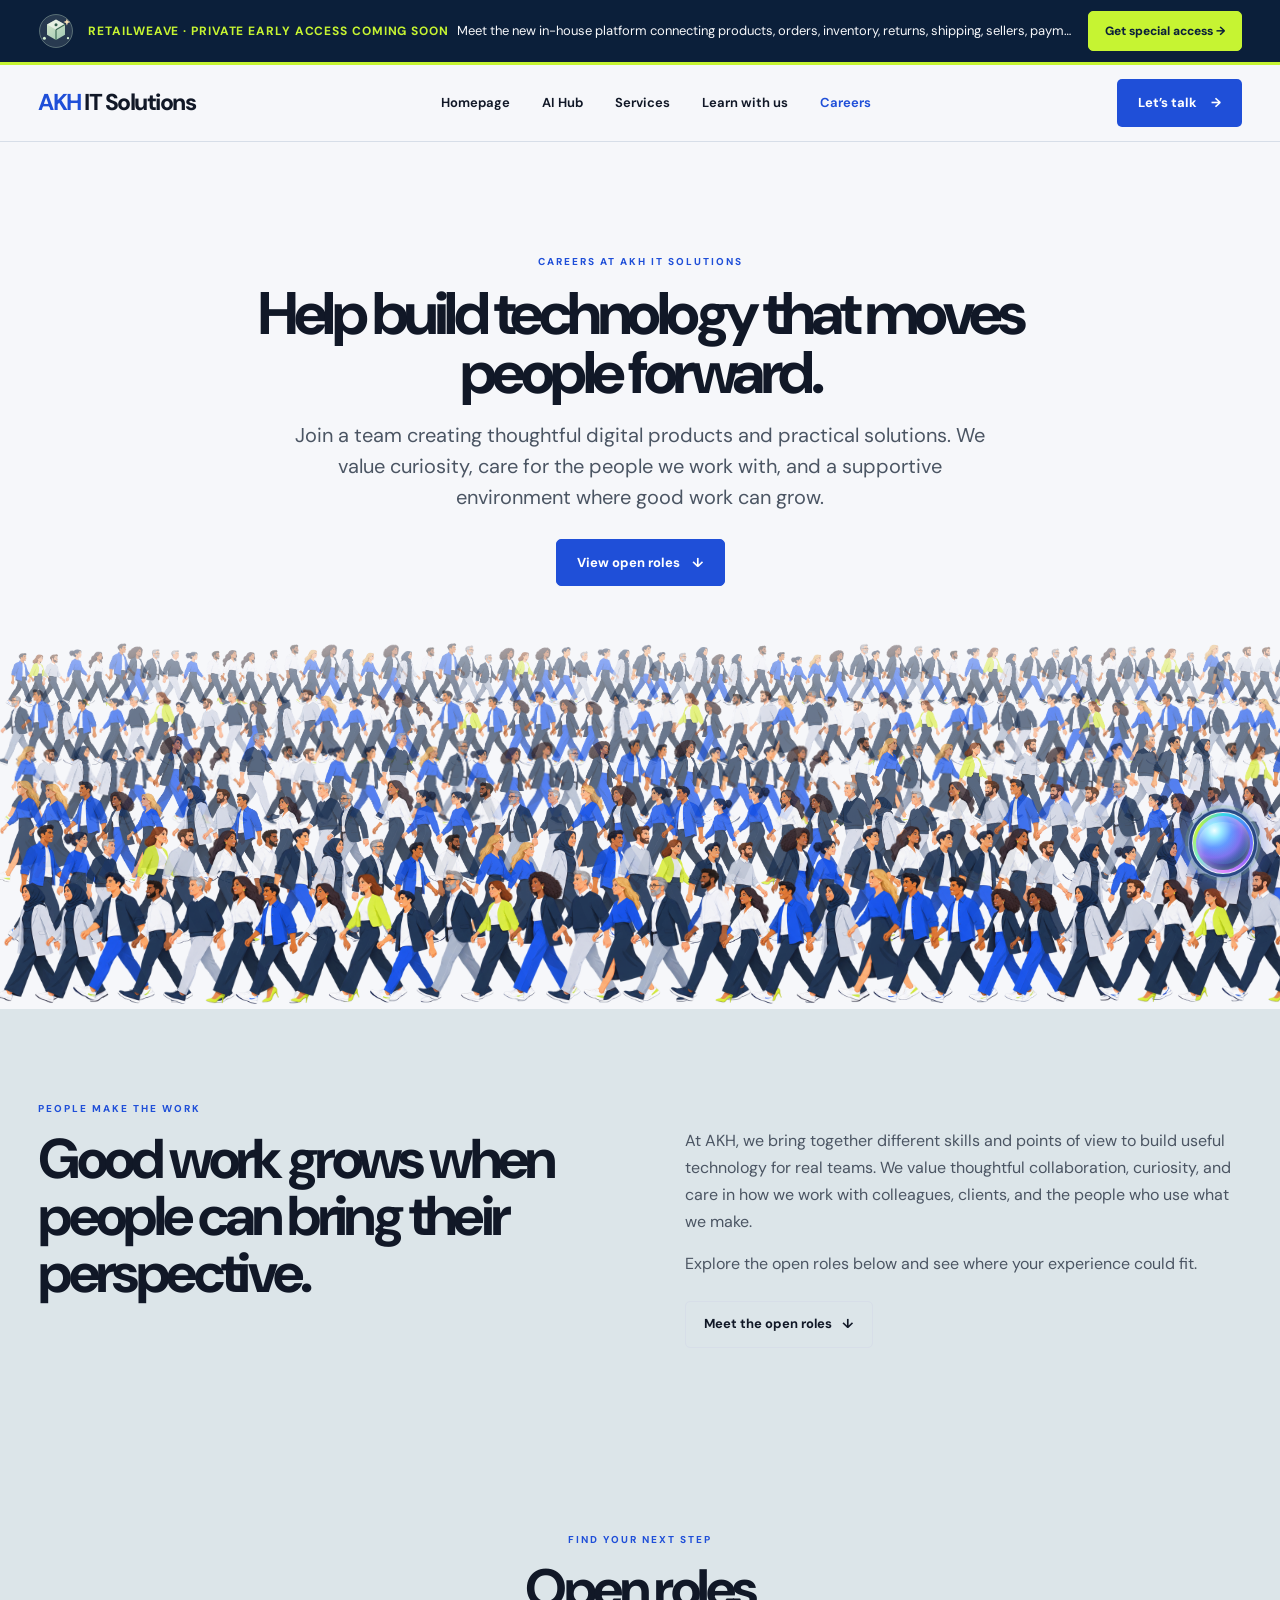
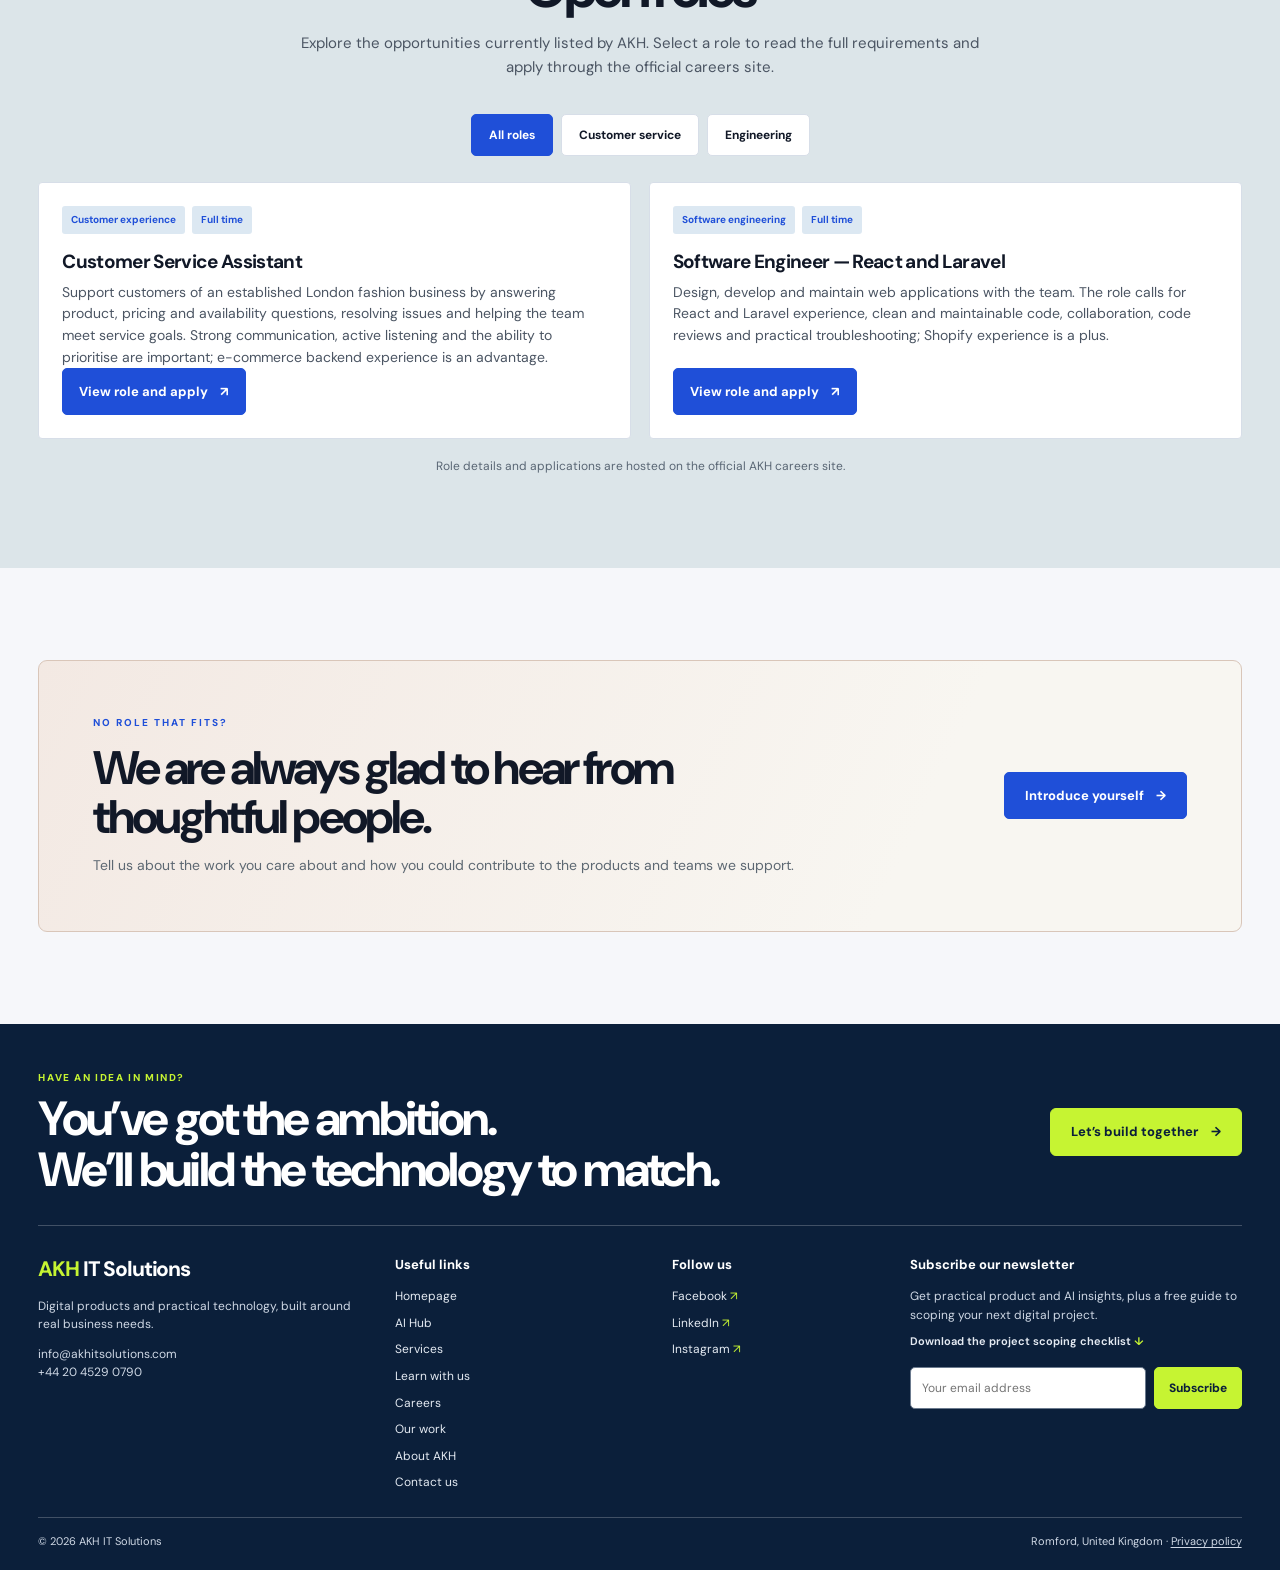
==== commit 0c78fd1f: "Polish homepage chat and site spacing" ====
--- a/site/careers.html
+++ b/site/careers.html
@@ -15,6 +15,7 @@
 <link rel="stylesheet" href="website/css/assistant-consistency.css?v=20261104-mic-clear">
   <link rel="stylesheet" href="website/css/header-consistency.css?v=20261104-five-page-consistency">
   <link rel="stylesheet" href="website/css/responsive-system.css?v=20261105-breakpoints">
+  <link rel="stylesheet" href="website/css/spacing-refinements.css?v=20261106">
 </head>
 <body class="careers-page" data-assistant-context="careers">
   <a class="lc-skip" href="#main-content">Skip to content</a>
--- a/site/website/css/learning-careers.css
+++ b/site/website/css/learning-careers.css
@@ -38,7 +38,7 @@
 .lc-eyebrow { margin: 0 0 14px; color: var(--lc-sage); font-size: 10px; font-weight: 750; letter-spacing: .2em; text-transform: uppercase; }
 .lc-hero { padding: clamp(68px, 9vw, 112px) 0 62px; text-align: center; background: radial-gradient(ellipse at 50% 0%, #e9eee8 0, transparent 60%), var(--lc-paper); }
 .lc-hero-inner { max-width: 900px; margin: auto; }
-.lc-hero h1 { max-width: 850px; margin: 0 auto 18px; font-size: clamp(44px, 6.2vw, 76px); font-weight: 760; line-height: .99; letter-spacing: -.075em; }
+.lc-hero h1 { max-width: 850px; margin: 0 auto 18px; font-size: clamp(40px, 6.2vw, 60px); font-weight: 760; line-height: .99; letter-spacing: -.075em; }
 .lc-hero-copy { max-width: 720px; margin: 0 auto; color: #56616a; font-size: clamp(17px, 2vw, 20px); line-height: 1.55; }
 .lc-hero-actions { display: flex; flex-wrap: wrap; justify-content: center; gap: 11px; margin-top: 26px; }
 .lc-secondary { display: inline-flex; min-height: 47px; align-items: center; justify-content: center; padding: 0 18px; border: 1px solid #aeb3ae; border-radius: 5px; color: var(--lc-ink); font-size: 13px; font-weight: 700; }
--- a/site/website/css/spacing-refinements.css
+++ b/site/website/css/spacing-refinements.css
@@ -0,0 +1,29 @@
+/* Small spacing refinements for the five primary pages. */
+.homepage-page .home-service-panel#home-service-panel > .home-service-grid {
+  gap: clamp(16px, 1.3vw, 20px);
+}
+.ai-hub-page .ai-promise-grid { gap: clamp(14px, 1.2vw, 18px); }
+.ai-hub-page .ai-taxonomy-details { gap: clamp(12px, 1.05vw, 16px); }
+.services-page .services-section-head { margin-bottom: clamp(30px, 2.2vw, 36px); }
+.services-page .services-offering-grid { gap: clamp(14px, 1.2vw, 18px); }
+.learn-with-us-page .learn-path-grid { gap: clamp(14px, 1.2vw, 18px); }
+.careers-page .lc-section-heading { margin-bottom: clamp(34px, 2.5vw, 40px); }
+.careers-page .lc-job-grid { gap: clamp(16px, 1.35vw, 20px); }
+
+/* Give the AI Hub copy and taxonomy a little more separation at every width. */
+@media (min-width: 1101px) {
+  body.ai-hub-page .ai-hero-inner { gap: clamp(28px, 2.8vw, 42px) !important; }
+}
+@media (min-width: 761px) and (max-width: 1100px) {
+  body.ai-hub-page .ai-hero-inner { gap: clamp(30px, 3.4vw, 36px) !important; }
+}
+@media (max-width: 760px) {
+  body.ai-hub-page .ai-hero-inner { gap: 28px !important; }
+}
+
+/* A modestly taller desktop conversation keeps the composer at the bottom. */
+@media (min-width: 1024px) {
+  .homepage-page .intake-thread {
+    min-height: clamp(250px, 19vw, 290px) !important;
+  }
+}
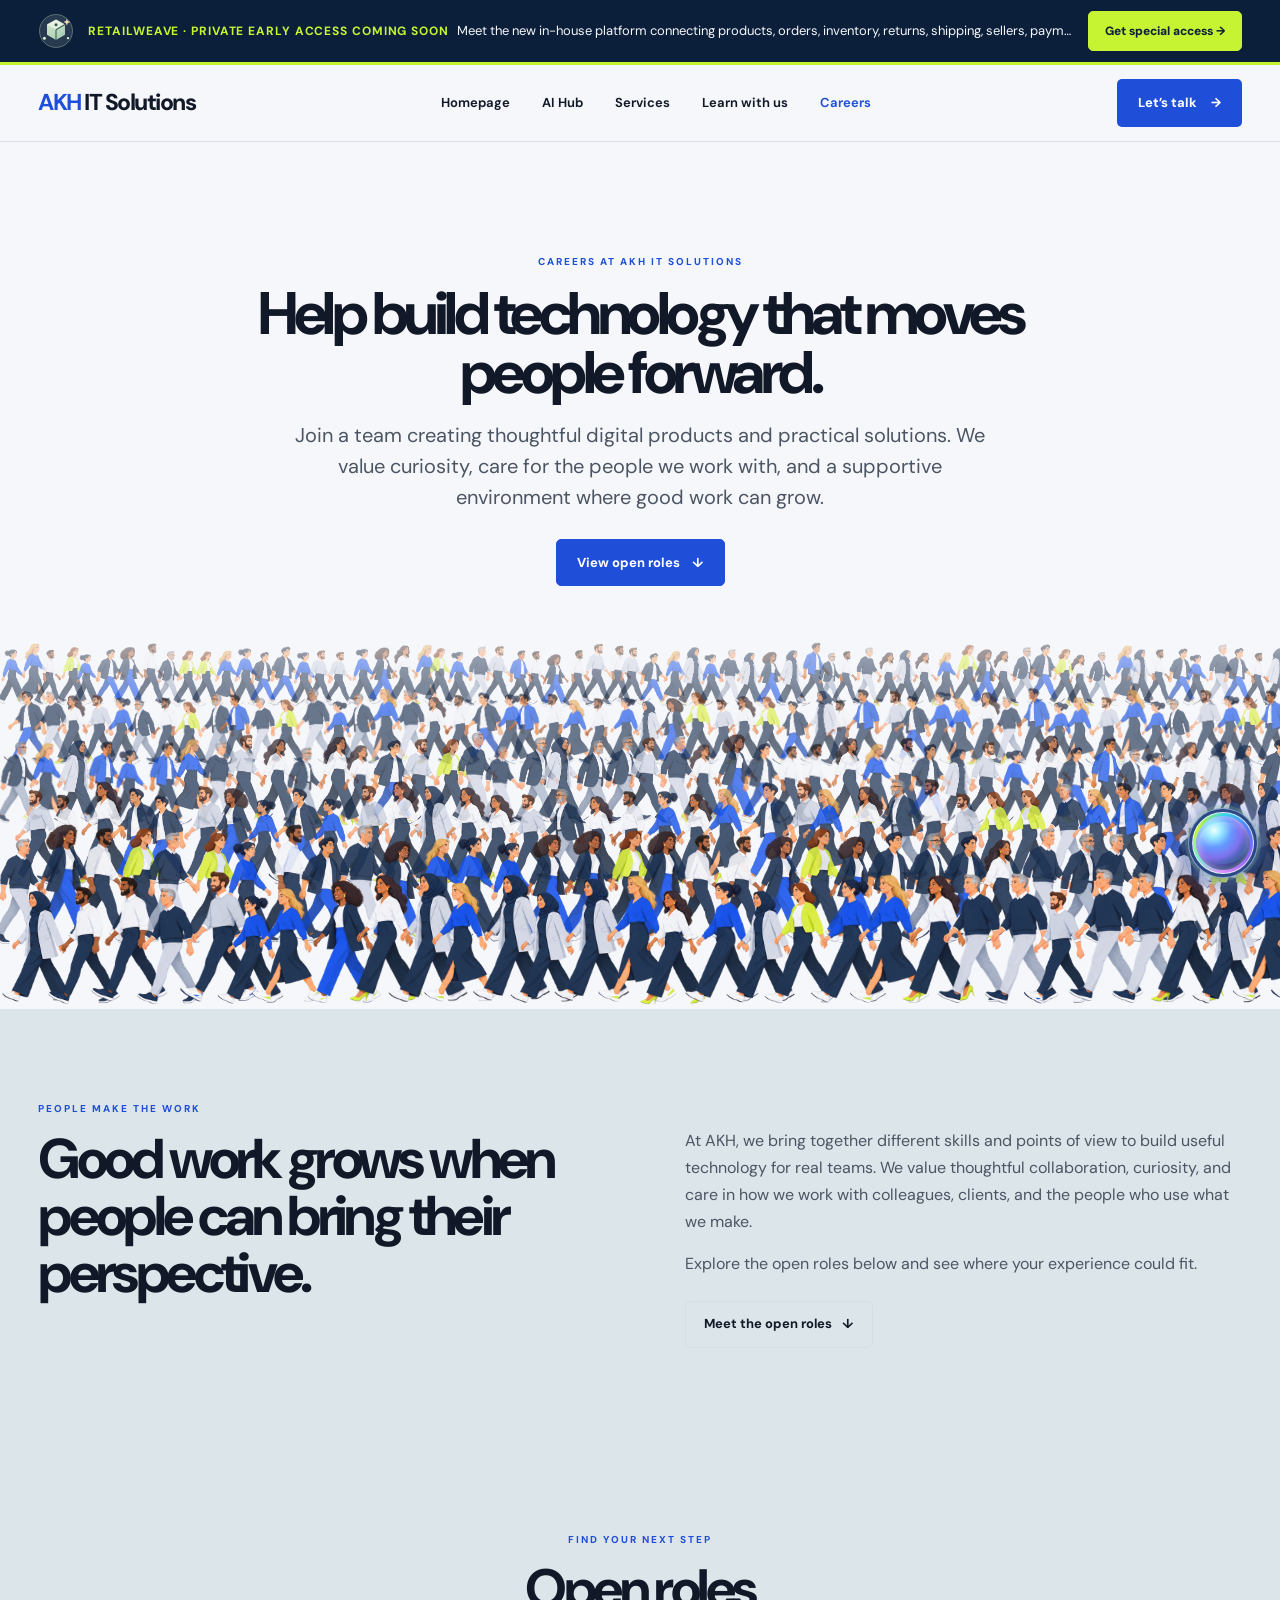
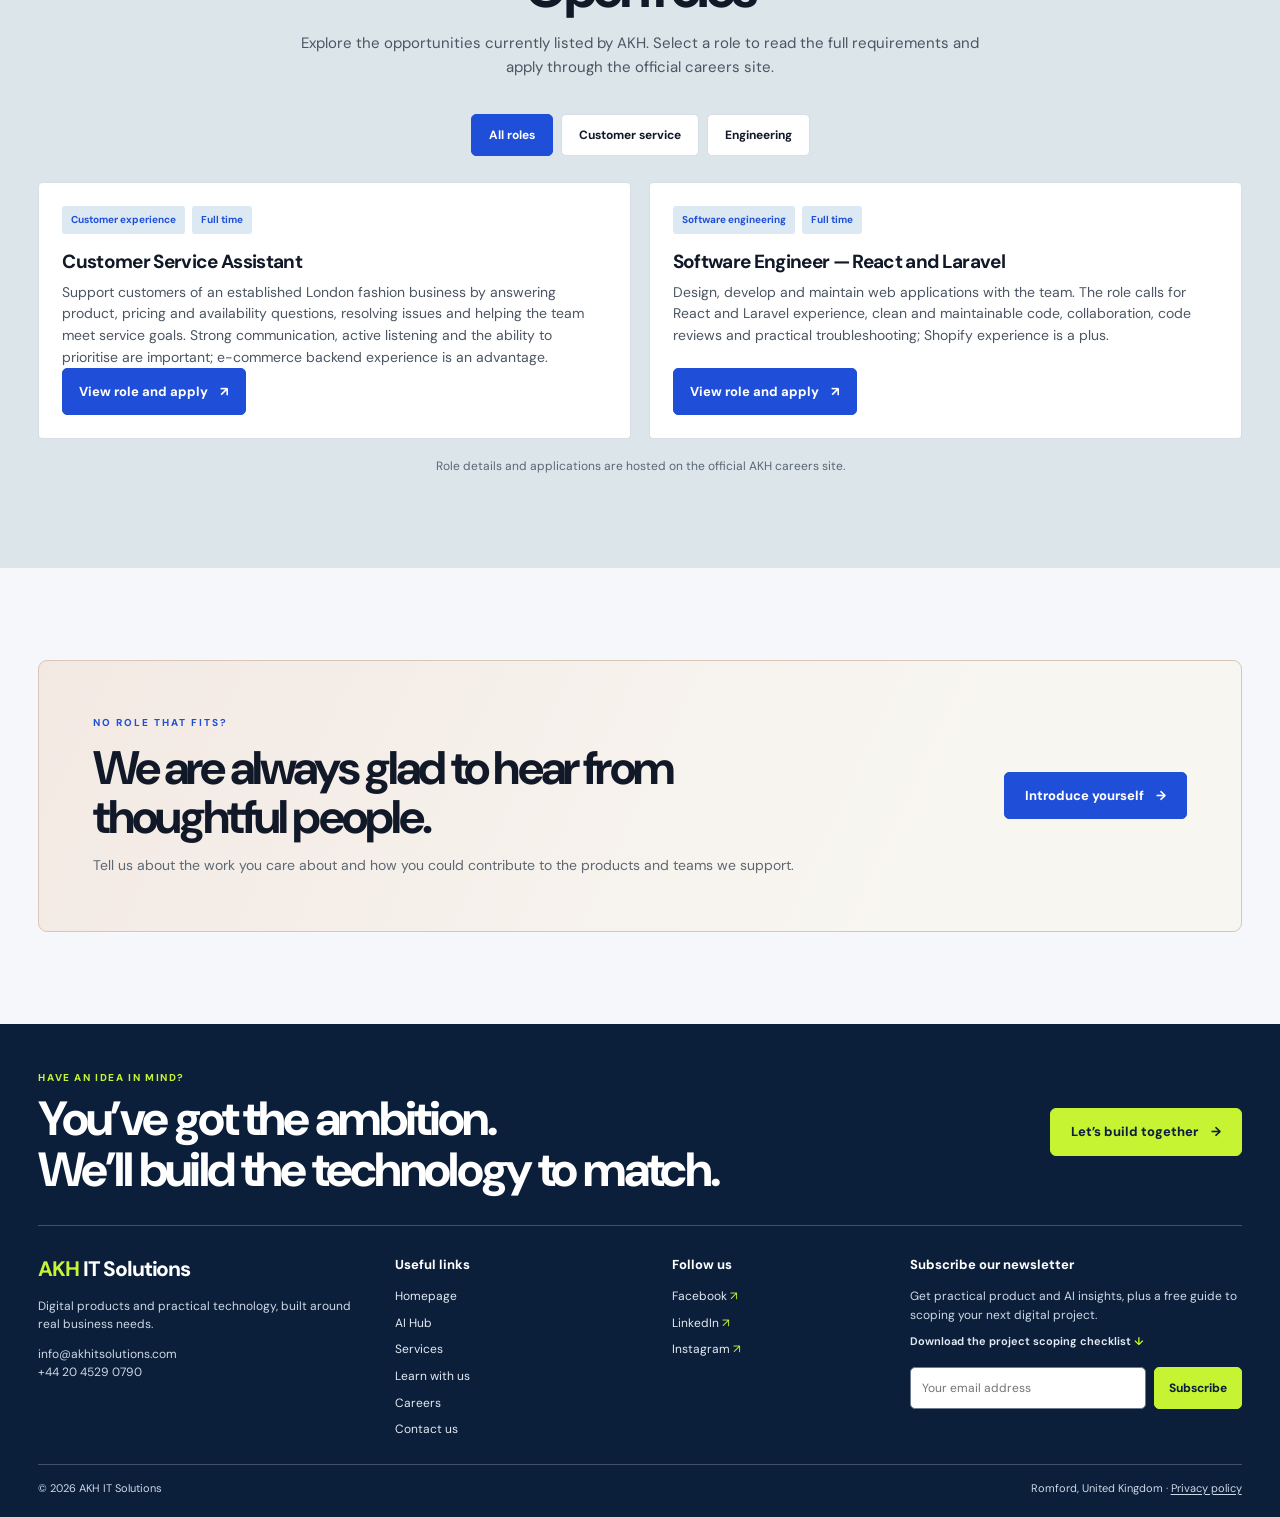
==== commit 1498bda4: "Simplify site footer links and enlarge service steps" ====
--- a/site/careers.html
+++ b/site/careers.html
@@ -47,7 +47,7 @@
       <div class="site-footer-cta"><div><p class="site-footer-eyebrow">Have an idea in mind?</p><h2>You’ve got the ambition.<br>We’ll build the technology to match.</h2></div><a class="site-footer-button" href="https://avinashgit26.github.io/akhit-solutions-redesign/contact-us.html">Let’s build together <span aria-hidden="true">→</span></a></div>
       <div class="site-footer-grid">
         <div class="site-footer-about"><a class="site-footer-brand" href="index.html#top"><b>AKH</b> IT Solutions</a><p>Digital products and practical technology, built around real business needs.</p><p class="site-footer-contact"><a href="mailto:info@akhitsolutions.com">info@akhitsolutions.com</a><br><a href="tel:+442045290790">+44 20 4529 0790</a></p></div>
-        <div><h3>Useful links</h3><nav class="site-footer-nav" aria-label="Useful links"><a href="index.html">Homepage</a><a href="service/artificial-intelligence.html">AI Hub</a><a href="services.html">Services</a><a href="learn-with-us.html">Learn with us</a><a href="careers.html">Careers</a><a href="https://avinashgit26.github.io/akhit-solutions-redesign/portfolio.html">Our work</a><a href="https://avinashgit26.github.io/akhit-solutions-redesign/about-us.html">About AKH</a><a href="https://avinashgit26.github.io/akhit-solutions-redesign/contact-us.html">Contact us</a></nav></div>
+        <div><h3>Useful links</h3><nav class="site-footer-nav" aria-label="Useful links"><a href="index.html">Homepage</a><a href="service/artificial-intelligence.html">AI Hub</a><a href="services.html">Services</a><a href="learn-with-us.html">Learn with us</a><a href="careers.html">Careers</a><a href="https://avinashgit26.github.io/akhit-solutions-redesign/contact-us.html">Contact us</a></nav></div>
         <div><h3>Follow us</h3><nav class="site-footer-social" aria-label="AKH social accounts"><a href="https://www.facebook.com/people/AKHIT-Solutions-Pvt-Ltd/100086494841632/" target="_blank" rel="noopener noreferrer">Facebook <span aria-hidden="true">↗</span></a><a href="https://www.linkedin.com/company/a-k-h-it-solutions/" target="_blank" rel="noopener noreferrer">LinkedIn <span aria-hidden="true">↗</span></a><a href="https://instagram.com/akh_it_solutions?igshid=YmMyMTA2M2Y=" target="_blank" rel="noopener noreferrer">Instagram <span aria-hidden="true">↗</span></a></nav></div>
         <div class="site-newsletter"><h3>Subscribe our newsletter</h3><p>Get practical product and AI insights, plus a free guide to scoping your next digital project.</p><a class="site-newsletter-resource" href="https://avinashgit26.github.io/akhit-solutions-redesign/website/downloads/digital-project-scoping-checklist.pdf" download>Download the project scoping checklist <span aria-hidden="true">↓</span></a><form id="preview-newsletter"><label class="site-newsletter-control"><span class="sr-only">Your email address</span><input id="newsletter-email" type="email" placeholder="Your email address" autocomplete="email" required></label><button type="submit" class="newsletter-button">Subscribe</button></form></div>
       </div>
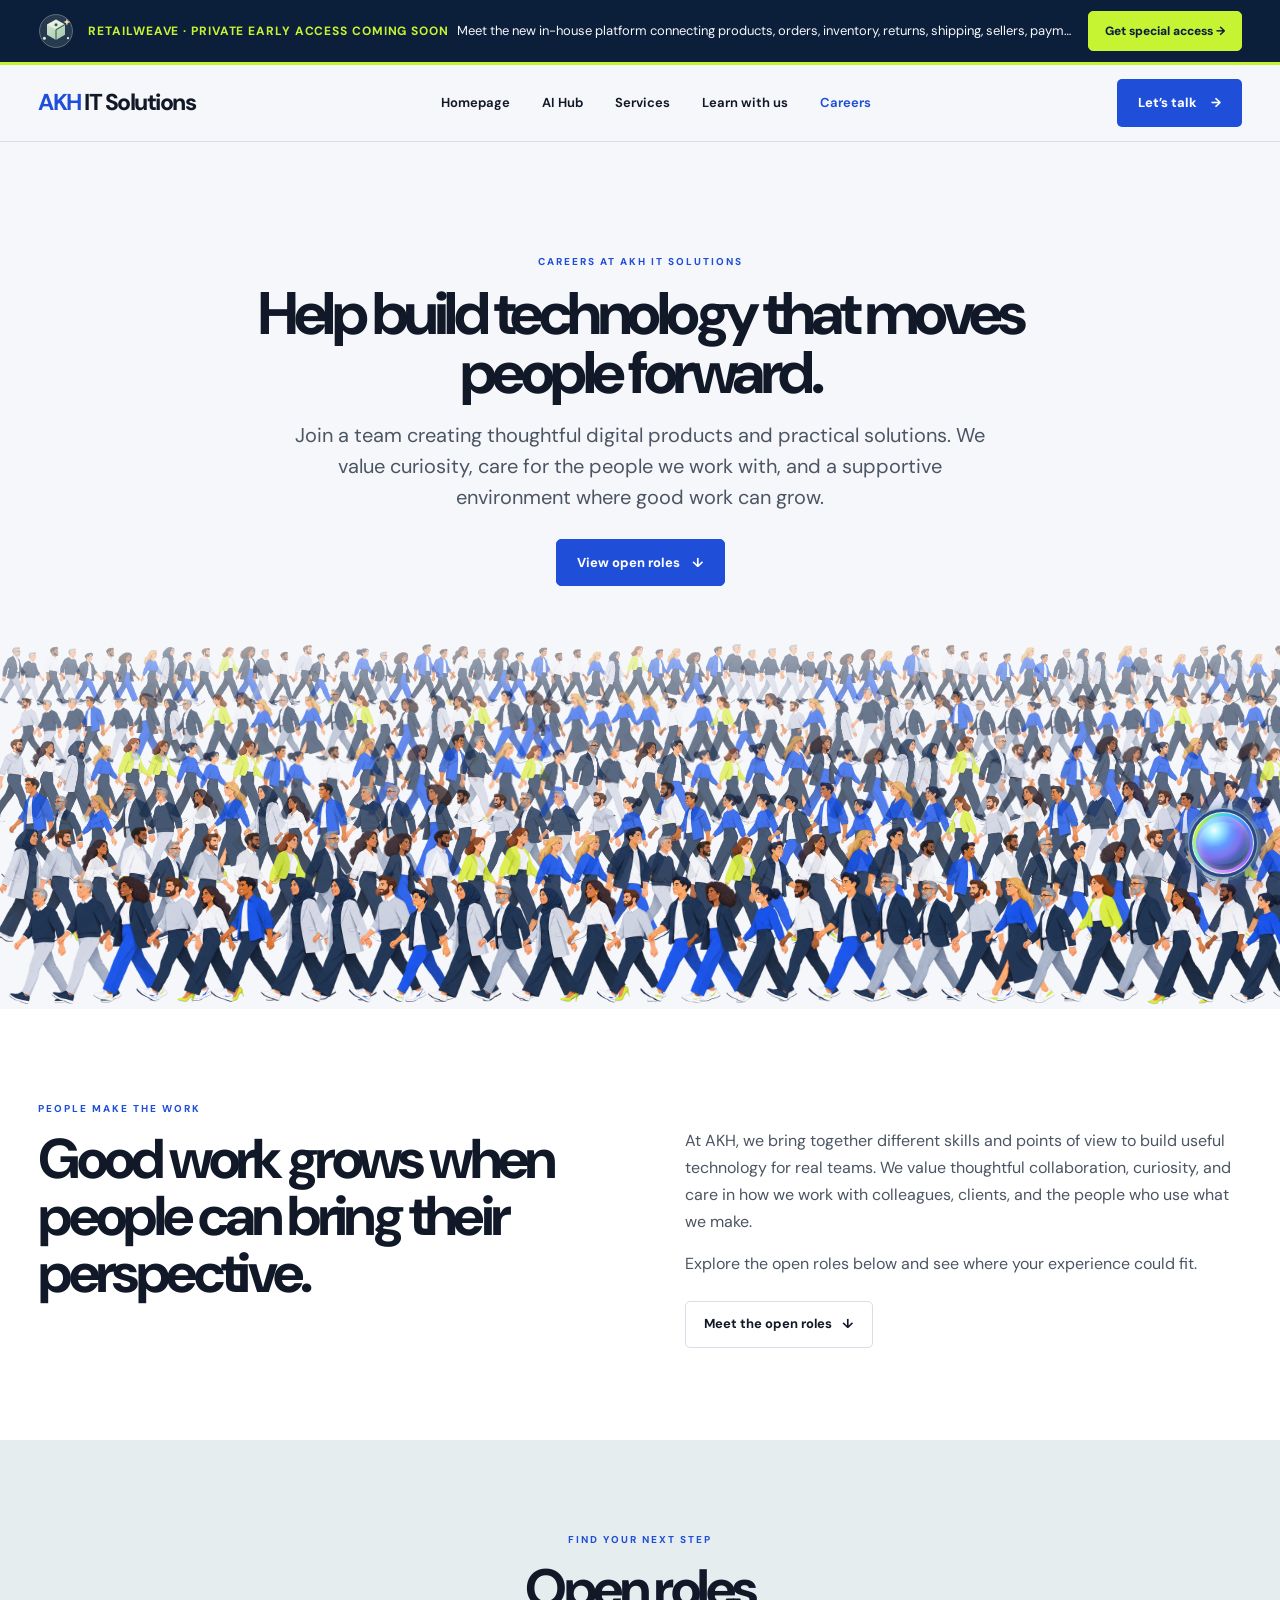
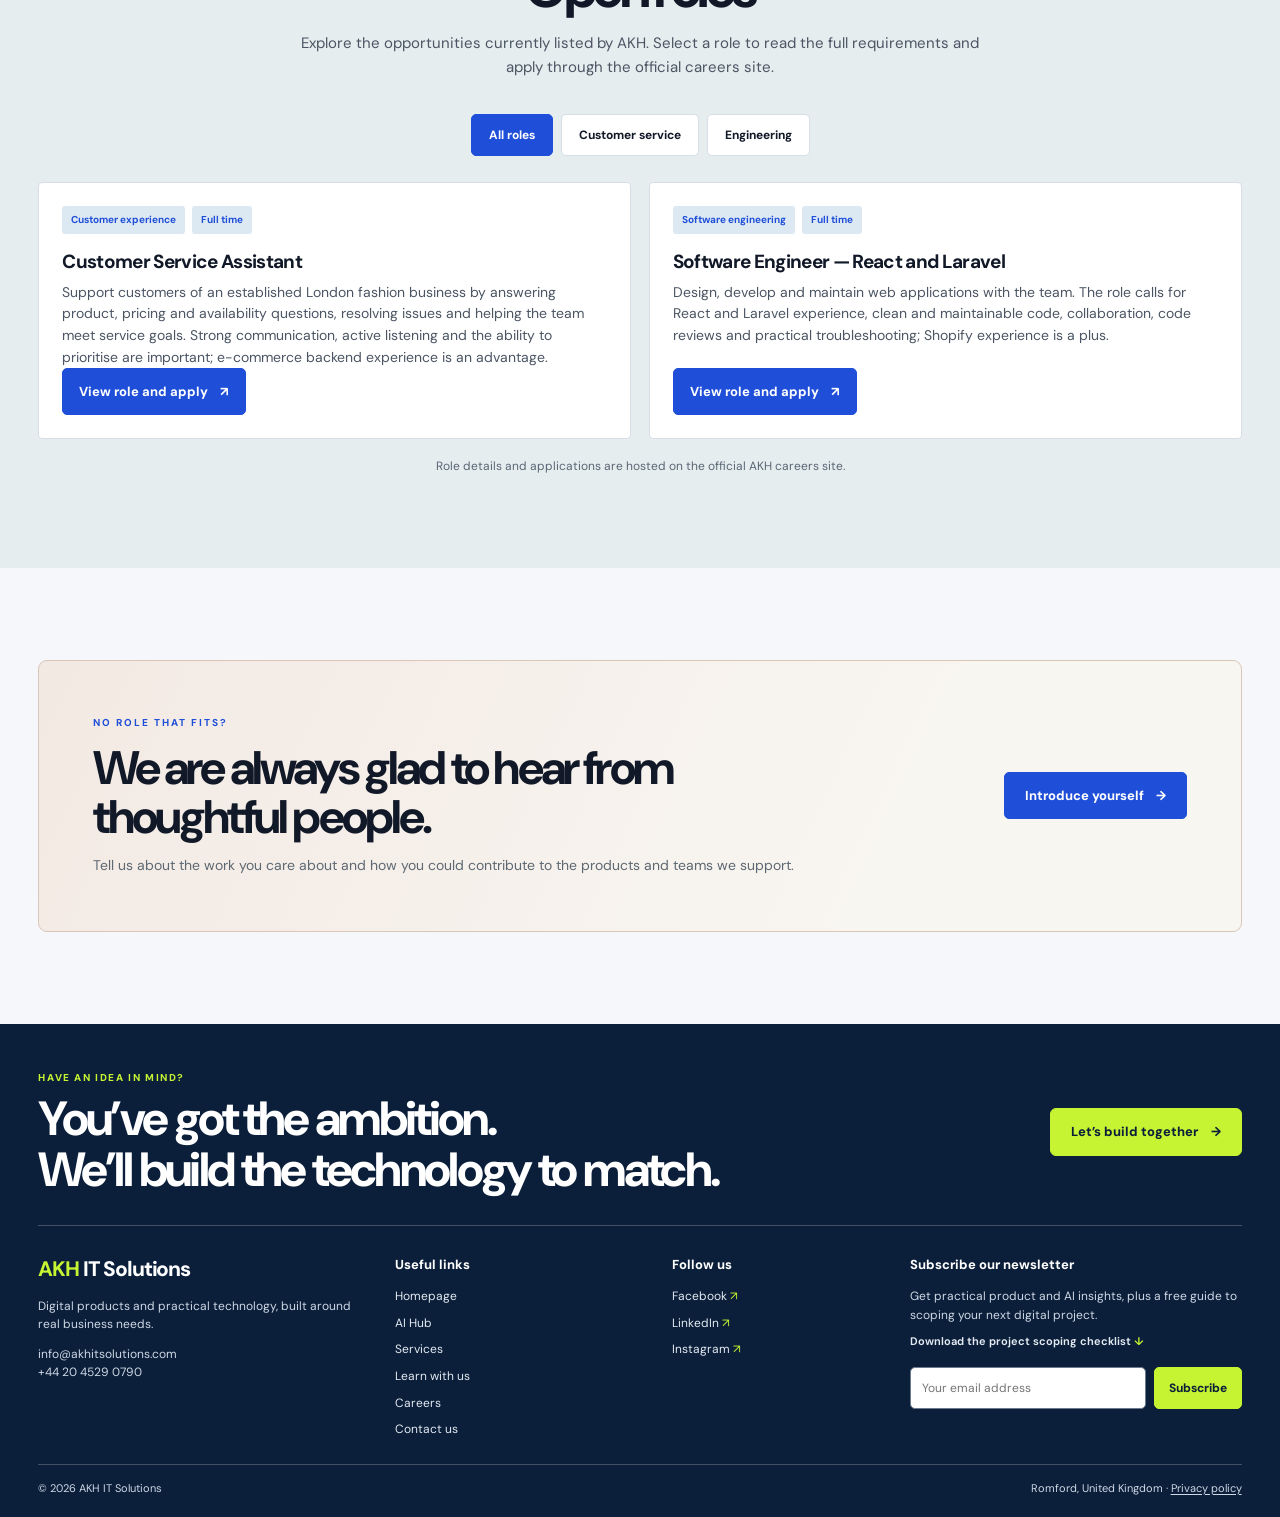
==== commit 619ea8f8: "Add shared section bands and hero updates" ====
--- a/site/careers.html
+++ b/site/careers.html
@@ -16,6 +16,7 @@
   <link rel="stylesheet" href="website/css/header-consistency.css?v=20261104-five-page-consistency">
   <link rel="stylesheet" href="website/css/responsive-system.css?v=20261105-breakpoints">
   <link rel="stylesheet" href="website/css/spacing-refinements.css?v=20261106">
+  <link rel="stylesheet" href="website/css/section-bands.css?v=20261106-1">
 </head>
 <body class="careers-page" data-assistant-context="careers">
   <a class="lc-skip" href="#main-content">Skip to content</a>
@@ -54,7 +55,7 @@
       <div class="site-footer-bottom"><span>© 2026 AKH IT Solutions</span><span>Romford, United Kingdom · <a href="https://avinashgit26.github.io/akhit-solutions-redesign/privacy-policy.html">Privacy policy</a></span></div>
     </div>
   </footer>
-  <button class="lc-assistant-launcher assistant-launcher" id="assistant-launcher" type="button" aria-controls="assistant-panel" aria-expanded="false"><span class="assistant-launcher-orb" aria-hidden="true"></span><span>Ask AKH</span></button>
+  <button class="lc-assistant-launcher assistant-launcher" id="assistant-launcher" type="button" aria-controls="assistant-panel" aria-expanded="false"><span class="assistant-launcher-orb" aria-hidden="true"></span><span>Virtual Assistant</span></button>
   <aside class="lc-assistant-panel assistant-panel" id="assistant-panel" hidden role="dialog" aria-labelledby="assistant-title"><div class="lc-assistant-head"><img class="assistant-logo-mark assistant-logo-mark--panel" src="website/images/home/akh-logo-mark.png" alt="" aria-hidden="true" width="44" height="44" draggable="false"><div class="lc-assistant-heading assistant-heading"><strong id="assistant-title">Chat with us</strong></div><button class="lc-assistant-close assistant-close" id="assistant-close" type="button" aria-label="Close assistant">×</button></div><p class="lc-assistant-intro assistant-intro">Hi there. Want to know more about working at AKH?</p><p class="lc-assistant-capability assistant-capability">Ask me about the open roles, our team or how to apply.</p><div class="lc-assistant-messages assistant-messages" id="assistant-messages" role="log" aria-live="polite"><p class="lc-assistant-message assistant-message">What would you like to know?</p></div><div class="lc-assistant-prompts assistant-prompts" id="assistant-prompts"><button type="button" data-prompt="What roles are open at AKH?">Open roles</button><button type="button" data-prompt="How do I apply for a role?">How to apply</button><button type="button" data-prompt="What is it like to work with the AKH team?">About the team</button></div><form class="lc-assistant-form assistant-form" id="assistant-form"><label class="lc-sr-only" for="assistant-input">Ask AKH a question</label><input class="lc-assistant-input assistant-input" id="assistant-input" type="text" maxlength="500" placeholder="Ask a question…" autocomplete="off"><button class="lc-assistant-voice assistant-voice" id="assistant-voice" type="button" aria-label="Use voice input" aria-describedby="assistant-disclosure" aria-pressed="false"><svg class="assistant-mic-icon" viewBox="0 0 24 24" aria-hidden="true" focusable="false"><rect x="9" y="3" width="6" height="11" rx="3"></rect><path d="M5.5 11a6.5 6.5 0 0 0 13 0M12 17.5V21m-4 0h8"></path></svg></button><button class="lc-assistant-send assistant-send" type="submit" aria-label="Send question">→</button></form><p class="lc-assistant-disclosure assistant-disclosure" id="assistant-disclosure">Optional voice input: your browser may send audio to its speech service for transcription. Typing always works.</p><p class="lc-assistant-status assistant-status" id="assistant-status" role="status" aria-live="polite"></p></aside>
   <script>
     (() => {
--- a/site/website/css/section-bands.css
+++ b/site/website/css/section-bands.css
@@ -0,0 +1,27 @@
+/* Shared section surfaces for the five primary routes. */
+body.homepage-page #main-content > .proof-band { background: #E6EDEF; }
+body.homepage-page #main-content > #impact { background: #E6EDF5; }
+body.homepage-page #main-content > #selected-work { background: #FFFFFF; }
+body.homepage-page #main-content > .clients { background: #E6EDEF; }
+body.homepage-page #main-content > .testimonials { background: #F6F7FA; }
+
+body.ai-hub-page #main-content > .ai-promise { background: #F6F7FA; }
+body.ai-hub-page #main-content > .ai-capabilities { background: linear-gradient(125deg, #0B1F3A, #11172E 58%, #0D2935); }
+body.ai-hub-page #main-content > .ai-process { background: #E6EDEF; }
+body.ai-hub-page #main-content > .ai-control { background: #FFFFFF; }
+
+body.services-page #main-content > .services-offerings { background: #E6EDEF; }
+body.services-page #main-content > .services-engineering { background: #0B1F3A; }
+body.services-page #main-content > .services-process { background: #F6F7FA; }
+body.services-page #main-content > .services-faq { background: #FFFFFF; }
+body.services-page #main-content > .services-scoping { background: #E6EDEF; }
+
+body.learn-with-us-page #main-content > #learning-paths { background: #E6EDEF; }
+body.learn-with-us-page #main-content > section[aria-labelledby="approach-title"] { background: #FFFFFF; }
+body.learn-with-us-page #main-content > .lc-partnership { background: linear-gradient(130deg, #0B1F3A, #173D65 72%, #1F4FD8); }
+body.learn-with-us-page #main-content > section[aria-labelledby="opportunity-title"] { background: #F6F7FA; }
+body.learn-with-us-page #main-content > section:last-child { background: #E6EDEF; }
+
+body.careers-page #main-content > .lc-careers-culture { background: #FFFFFF; }
+body.careers-page #main-content > .lc-jobs { background: #E6EDEF; }
+body.careers-page #main-content > section:last-child { background: #F6F7FA; }
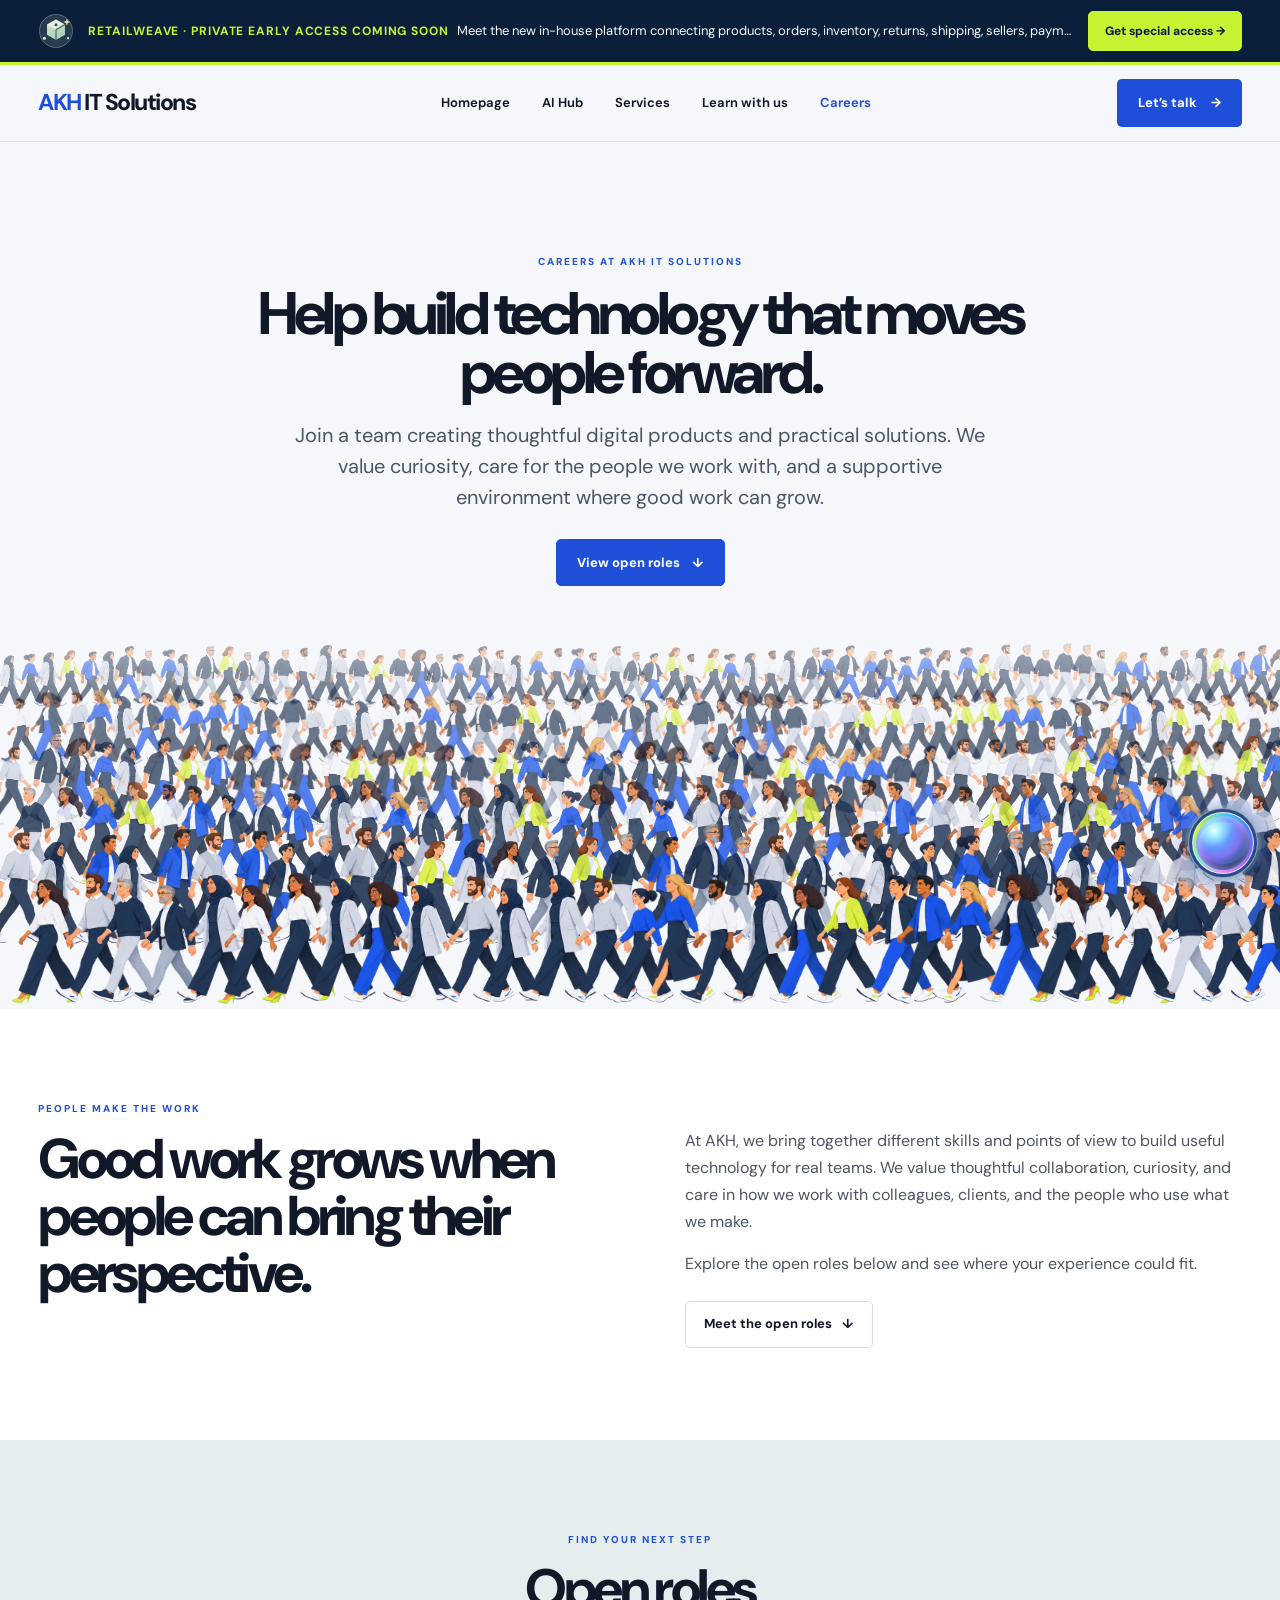
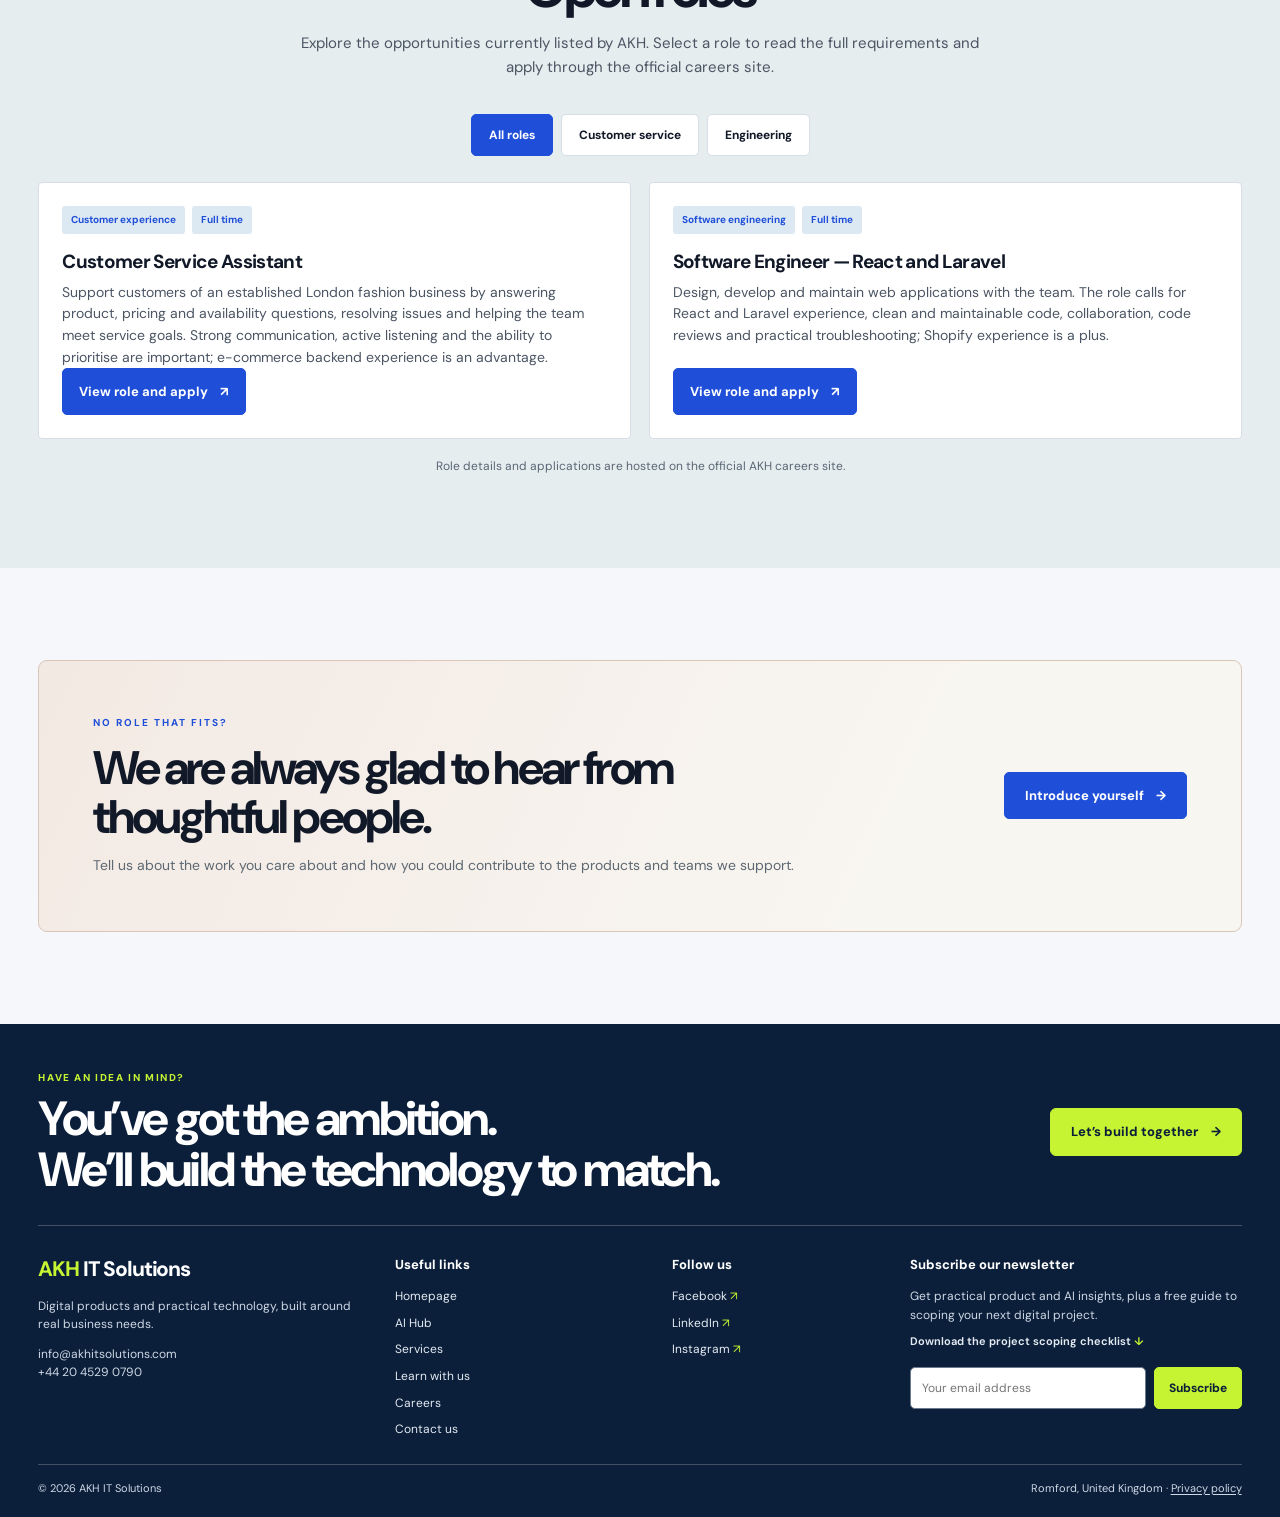
==== commit 20e0a3e6: "Refine hero spacing and assistant label" ====
--- a/site/careers.html
+++ b/site/careers.html
@@ -12,7 +12,7 @@
   <link rel="stylesheet" href="website/css/shared-shell.css">
   <link rel="stylesheet" href="website/css/akhit-unified.css?v=20261105-shared-footer">
   <link rel="stylesheet" href="website/css/careers-hero-crowd.css">
-<link rel="stylesheet" href="website/css/assistant-consistency.css?v=20261104-mic-clear">
+<link rel="stylesheet" href="website/css/assistant-consistency.css?v=20261106-virtual-assistant-label">
   <link rel="stylesheet" href="website/css/header-consistency.css?v=20261104-five-page-consistency">
   <link rel="stylesheet" href="website/css/responsive-system.css?v=20261105-breakpoints">
   <link rel="stylesheet" href="website/css/spacing-refinements.css?v=20261106">
--- a/site/website/css/assistant-consistency.css
+++ b/site/website/css/assistant-consistency.css
@@ -212,19 +212,19 @@
   overflow: hidden;
   opacity: 0;
   color: #fff;
-  font-size: 14px;
+  font-size: 16px;
   font-weight: 750;
   white-space: nowrap;
   transition: width .24s ease, max-width .24s ease, margin .24s ease, opacity .18s ease;
 }
 body:is(.homepage-page,.ai-hub-page,.learn-with-us-page,.careers-page,.services-page) :is(.assistant-launcher,.lc-assistant-launcher,.ai-assistant-launcher):is(:hover,:focus-visible,.is-label-visible) {
-  width: 156px !important;
-  min-width: 156px !important;
+  width: 218px !important;
+  min-width: 218px !important;
   box-shadow: 0 14px 38px rgb(11 31 58 / 36%), 0 0 0 4px rgb(198 244 50 / 32%) !important;
 }
 body:is(.homepage-page,.ai-hub-page,.learn-with-us-page,.careers-page,.services-page) :is(.assistant-launcher,.lc-assistant-launcher,.ai-assistant-launcher):is(:hover,:focus-visible,.is-label-visible) .assistant-launcher-orb + span {
-  width: 76px;
-  max-width: 76px;
+  width: 136px;
+  max-width: 136px;
   margin-left: 10px;
   opacity: 1;
 }
@@ -236,7 +236,7 @@
     min-height: 60px !important;
   }
   body:is(.homepage-page,.ai-hub-page,.learn-with-us-page,.careers-page,.services-page) .assistant-launcher-orb { width: 52px !important; height: 52px !important; flex-basis: 52px !important; }
-  body:is(.homepage-page,.ai-hub-page,.learn-with-us-page,.careers-page,.services-page) :is(.assistant-launcher,.lc-assistant-launcher,.ai-assistant-launcher):is(:hover,:focus-visible,.is-label-visible) { width: 145px !important; min-width: 145px !important; }
+  body:is(.homepage-page,.ai-hub-page,.learn-with-us-page,.careers-page,.services-page) :is(.assistant-launcher,.lc-assistant-launcher,.ai-assistant-launcher):is(:hover,:focus-visible,.is-label-visible) { width: 210px !important; min-width: 210px !important; }
 }
 @media (prefers-reduced-motion: reduce) {
   body:is(.homepage-page,.ai-hub-page,.learn-with-us-page,.careers-page,.services-page) :is(.assistant-launcher,.lc-assistant-launcher,.ai-assistant-launcher),
--- a/site/website/css/section-bands.css
+++ b/site/website/css/section-bands.css
@@ -6,7 +6,7 @@
 body.homepage-page #main-content > .testimonials { background: #F6F7FA; }
 
 body.ai-hub-page #main-content > .ai-promise { background: #F6F7FA; }
-body.ai-hub-page #main-content > .ai-capabilities { background: linear-gradient(125deg, #0B1F3A, #11172E 58%, #0D2935); }
+body.ai-hub-page #main-content > .ai-capabilities { background: #FFFFFF; }
 body.ai-hub-page #main-content > .ai-process { background: #E6EDEF; }
 body.ai-hub-page #main-content > .ai-control { background: #FFFFFF; }
 
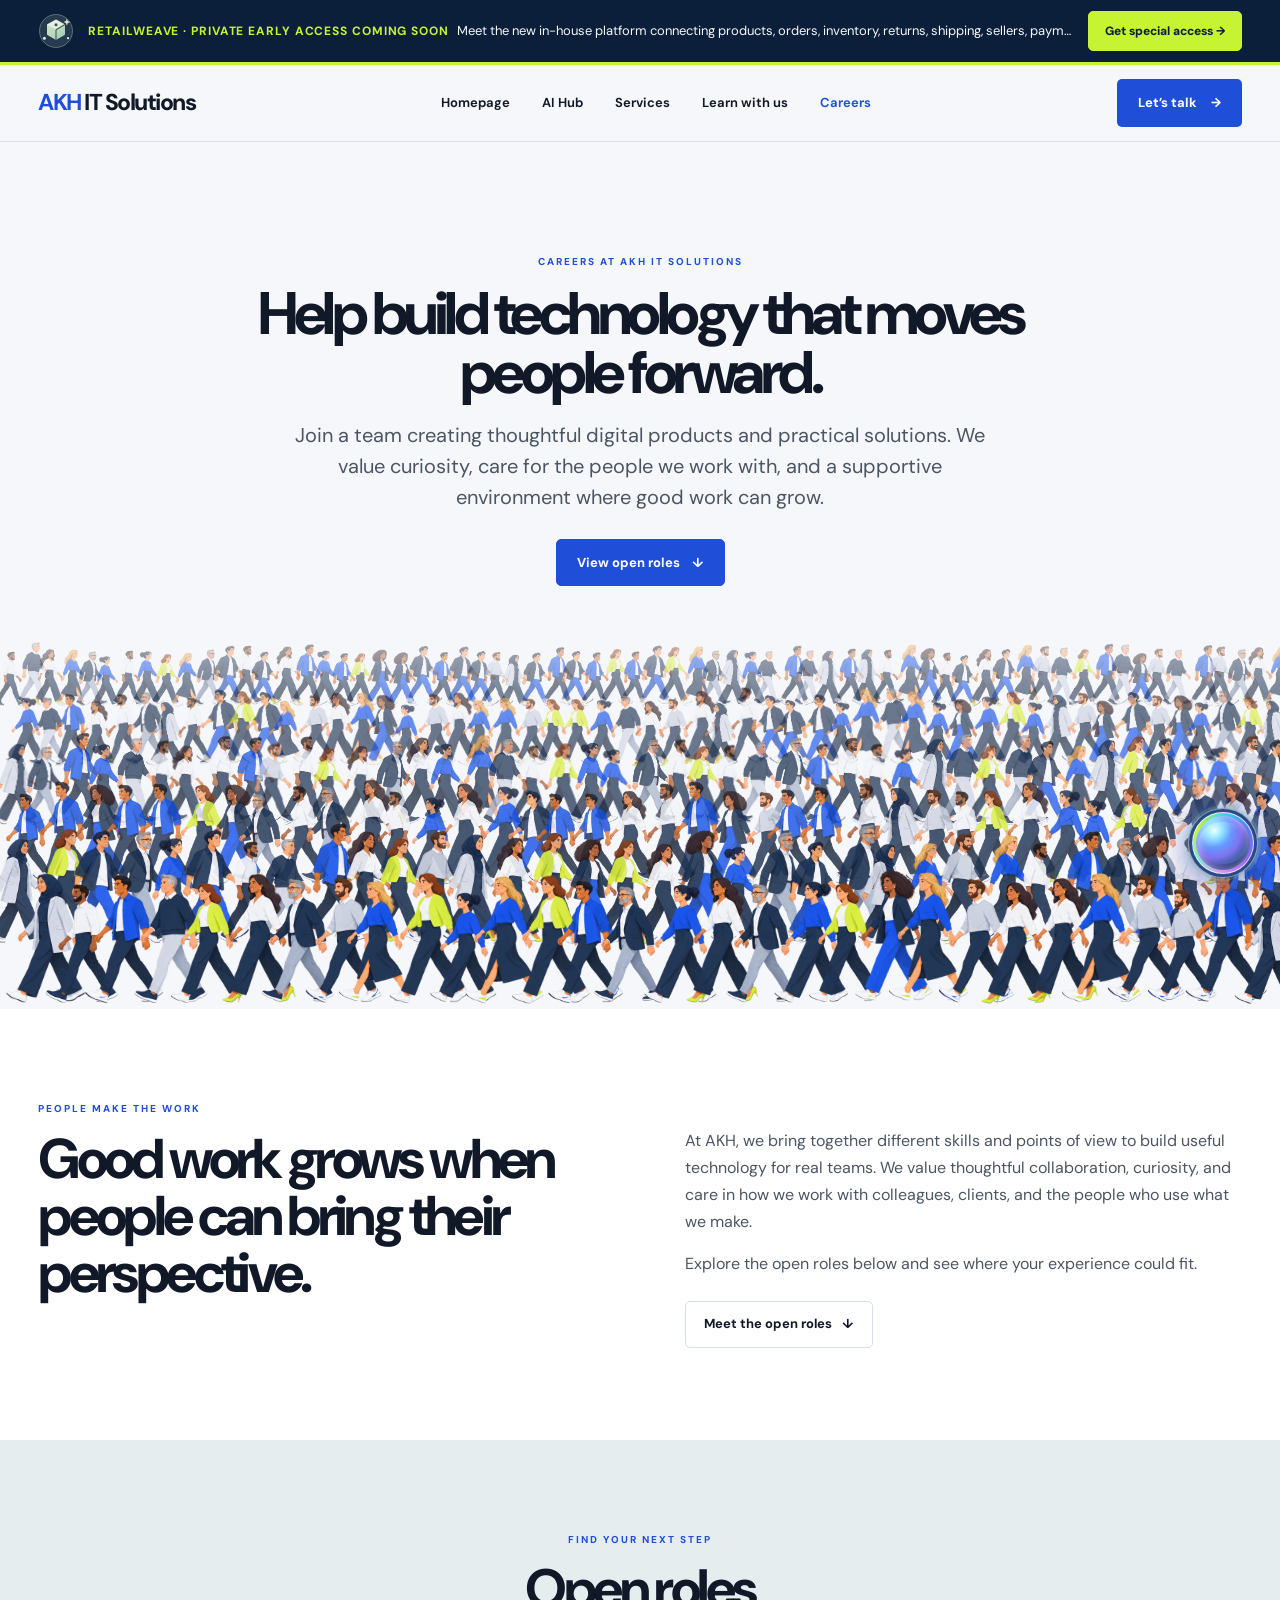
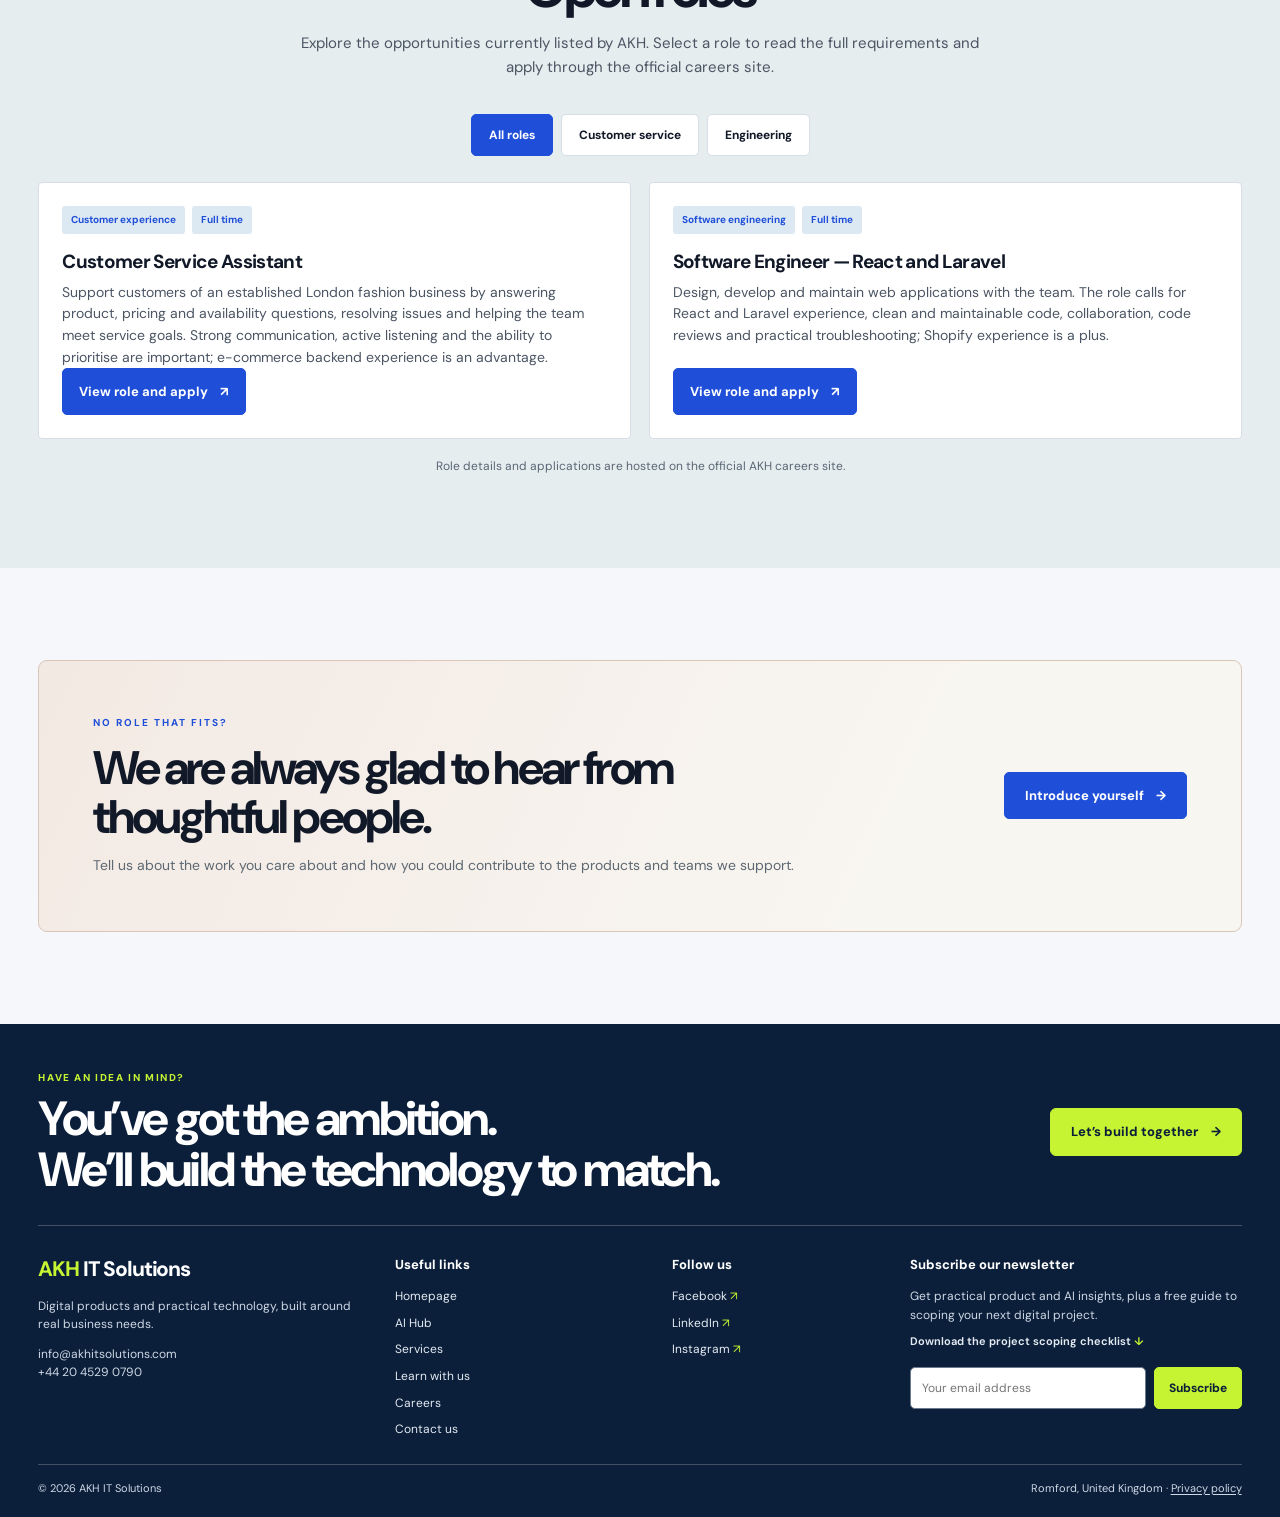
==== commit dff71d73: "Unify virtual assistant composer across pages" ====
--- a/site/careers.html
+++ b/site/careers.html
@@ -12,7 +12,7 @@
   <link rel="stylesheet" href="website/css/shared-shell.css">
   <link rel="stylesheet" href="website/css/akhit-unified.css?v=20261105-shared-footer">
   <link rel="stylesheet" href="website/css/careers-hero-crowd.css">
-<link rel="stylesheet" href="website/css/assistant-consistency.css?v=20261106-virtual-assistant-label">
+<link rel="stylesheet" href="website/css/assistant-consistency.css?v=20261106-shared-composer">
   <link rel="stylesheet" href="website/css/header-consistency.css?v=20261104-five-page-consistency">
   <link rel="stylesheet" href="website/css/responsive-system.css?v=20261105-breakpoints">
   <link rel="stylesheet" href="website/css/spacing-refinements.css?v=20261106">
@@ -56,7 +56,7 @@
     </div>
   </footer>
   <button class="lc-assistant-launcher assistant-launcher" id="assistant-launcher" type="button" aria-controls="assistant-panel" aria-expanded="false"><span class="assistant-launcher-orb" aria-hidden="true"></span><span>Virtual Assistant</span></button>
-  <aside class="lc-assistant-panel assistant-panel" id="assistant-panel" hidden role="dialog" aria-labelledby="assistant-title"><div class="lc-assistant-head"><img class="assistant-logo-mark assistant-logo-mark--panel" src="website/images/home/akh-logo-mark.png" alt="" aria-hidden="true" width="44" height="44" draggable="false"><div class="lc-assistant-heading assistant-heading"><strong id="assistant-title">Chat with us</strong></div><button class="lc-assistant-close assistant-close" id="assistant-close" type="button" aria-label="Close assistant">×</button></div><p class="lc-assistant-intro assistant-intro">Hi there. Want to know more about working at AKH?</p><p class="lc-assistant-capability assistant-capability">Ask me about the open roles, our team or how to apply.</p><div class="lc-assistant-messages assistant-messages" id="assistant-messages" role="log" aria-live="polite"><p class="lc-assistant-message assistant-message">What would you like to know?</p></div><div class="lc-assistant-prompts assistant-prompts" id="assistant-prompts"><button type="button" data-prompt="What roles are open at AKH?">Open roles</button><button type="button" data-prompt="How do I apply for a role?">How to apply</button><button type="button" data-prompt="What is it like to work with the AKH team?">About the team</button></div><form class="lc-assistant-form assistant-form" id="assistant-form"><label class="lc-sr-only" for="assistant-input">Ask AKH a question</label><input class="lc-assistant-input assistant-input" id="assistant-input" type="text" maxlength="500" placeholder="Ask a question…" autocomplete="off"><button class="lc-assistant-voice assistant-voice" id="assistant-voice" type="button" aria-label="Use voice input" aria-describedby="assistant-disclosure" aria-pressed="false"><svg class="assistant-mic-icon" viewBox="0 0 24 24" aria-hidden="true" focusable="false"><rect x="9" y="3" width="6" height="11" rx="3"></rect><path d="M5.5 11a6.5 6.5 0 0 0 13 0M12 17.5V21m-4 0h8"></path></svg></button><button class="lc-assistant-send assistant-send" type="submit" aria-label="Send question">→</button></form><p class="lc-assistant-disclosure assistant-disclosure" id="assistant-disclosure">Optional voice input: your browser may send audio to its speech service for transcription. Typing always works.</p><p class="lc-assistant-status assistant-status" id="assistant-status" role="status" aria-live="polite"></p></aside>
+  <aside class="lc-assistant-panel assistant-panel" id="assistant-panel" hidden role="dialog" aria-labelledby="assistant-title"><div class="lc-assistant-head"><img class="assistant-logo-mark assistant-logo-mark--panel" src="website/images/home/akh-logo-mark.png" alt="" aria-hidden="true" width="44" height="44" draggable="false"><div class="lc-assistant-heading assistant-heading"><strong id="assistant-title">Chat with us</strong></div><button class="lc-assistant-close assistant-close" id="assistant-close" type="button" aria-label="Close assistant">×</button></div><p class="lc-assistant-intro assistant-intro">Hi there. Want to know more about working at AKH?</p><p class="lc-assistant-capability assistant-capability">Ask me about the open roles, our team or how to apply.</p><div class="lc-assistant-messages assistant-messages" id="assistant-messages" role="log" aria-live="polite"><p class="lc-assistant-message assistant-message">What would you like to know?</p></div><div class="lc-assistant-prompts assistant-prompts" id="assistant-prompts"><button type="button" data-prompt="What roles are open at AKH?">Open roles</button><button type="button" data-prompt="How do I apply for a role?">How to apply</button><button type="button" data-prompt="What is it like to work with the AKH team?">About the team</button></div><form class="lc-assistant-form assistant-form" id="assistant-form"><div class="assistant-composer"><label class="lc-sr-only" for="assistant-input">Ask AKH a question</label><input class="lc-assistant-input assistant-input" id="assistant-input" type="text" maxlength="500" placeholder="Ask a question…" autocomplete="off"><button class="lc-assistant-voice assistant-voice" id="assistant-voice" type="button" aria-label="Use voice input" aria-pressed="false"><svg class="assistant-mic-icon" viewBox="0 0 24 24" aria-hidden="true" focusable="false"><rect x="9" y="3" width="6" height="11" rx="3"></rect><path d="M5.5 11a6.5 6.5 0 0 0 13 0M12 17.5V21m-4 0h8"></path></svg></button><button class="lc-assistant-send assistant-send" type="submit" aria-label="Send question">→</button></div></form><p class="lc-assistant-status assistant-status" id="assistant-status" role="status" aria-live="polite"></p></aside>
   <script>
     (() => {
       const buttons = [...document.querySelectorAll('[data-role-filter]')];
--- a/site/website/css/assistant-consistency.css
+++ b/site/website/css/assistant-consistency.css
@@ -242,3 +242,63 @@
   body:is(.homepage-page,.ai-hub-page,.learn-with-us-page,.careers-page,.services-page) :is(.assistant-launcher,.lc-assistant-launcher,.ai-assistant-launcher),
   body:is(.homepage-page,.ai-hub-page,.learn-with-us-page,.careers-page,.services-page) .assistant-launcher-orb + span { transition: none !important; }
 }
+
+/* Shared taller assistant with an integrated, accessible message composer. */
+body:is(.homepage-page,.ai-hub-page,.learn-with-us-page,.careers-page,.services-page) :is(.assistant-panel,.lc-assistant-panel,.ai-assistant-panel) {
+  height: min(650px, calc(100dvh - 116px)) !important;
+  max-height: min(650px, calc(100dvh - 116px)) !important;
+}
+body:is(.homepage-page,.ai-hub-page,.learn-with-us-page,.careers-page,.services-page) :is(.assistant-messages,.lc-assistant-messages,.ai-assistant-messages) {
+  min-height: 0 !important;
+  flex: 1 1 auto !important;
+}
+body:is(.homepage-page,.ai-hub-page,.learn-with-us-page,.careers-page,.services-page) :is(.assistant-form,.lc-assistant-form,.ai-assistant-form) {
+  display: block !important;
+  flex: none !important;
+  padding: 10px 12px 8px !important;
+  border-top: 1px solid #E1E7EF !important;
+}
+body:is(.homepage-page,.ai-hub-page,.learn-with-us-page,.careers-page,.services-page) .assistant-composer {
+  display: flex !important;
+  min-width: 0 !important;
+  min-height: 54px !important;
+  align-items: center !important;
+  gap: 6px !important;
+  padding: 5px 6px 5px 12px !important;
+  border: 1px solid #C8D3E2 !important;
+  border-radius: 13px !important;
+  background: #F6F7FA !important;
+  transition: border-color .18s ease, box-shadow .18s ease !important;
+}
+body:is(.homepage-page,.ai-hub-page,.learn-with-us-page,.careers-page,.services-page) .assistant-composer:focus-within {
+  border-color: #1F4FD8 !important;
+  box-shadow: 0 0 0 3px rgb(31 79 216 / 13%) !important;
+}
+body:is(.homepage-page,.ai-hub-page,.learn-with-us-page,.careers-page,.services-page) :is(.assistant-input,.lc-assistant-input,.ai-assistant-input) {
+  width: 0 !important;
+  min-width: 0 !important;
+  min-height: 40px !important;
+  height: 40px !important;
+  flex: 1 1 auto !important;
+  padding: 8px 0 !important;
+  border: 0 !important;
+  border-radius: 0 !important;
+  outline: 0 !important;
+  color: #111827 !important;
+  background: transparent !important;
+  box-shadow: none !important;
+  font: 400 14px/1.4 "DM Sans", Arial, sans-serif !important;
+}
+body:is(.homepage-page,.ai-hub-page,.learn-with-us-page,.careers-page,.services-page) :is(.assistant-status,.lc-assistant-status,.ai-assistant-status):empty { display: none !important; }
+body:is(.homepage-page,.ai-hub-page,.learn-with-us-page,.careers-page,.services-page) .assistant-composer,
+body:is(.homepage-page,.ai-hub-page,.learn-with-us-page,.careers-page,.services-page) :is(.assistant-voice,.lc-assistant-voice,.ai-assistant-voice),
+body:is(.homepage-page,.ai-hub-page,.learn-with-us-page,.careers-page,.services-page) :is(.assistant-send,.lc-assistant-send,.ai-assistant-send) { flex-shrink: 0 !important; }
+@media (max-width: 760px) {
+  body:is(.homepage-page,.ai-hub-page,.learn-with-us-page,.careers-page,.services-page) :is(.assistant-panel,.lc-assistant-panel,.ai-assistant-panel) {
+    height: min(610px, calc(100dvh - 102px)) !important;
+    max-height: min(610px, calc(100dvh - 102px)) !important;
+  }
+}
+@media (prefers-reduced-motion: reduce) {
+  body:is(.homepage-page,.ai-hub-page,.learn-with-us-page,.careers-page,.services-page) .assistant-composer { transition: none !important; }
+}
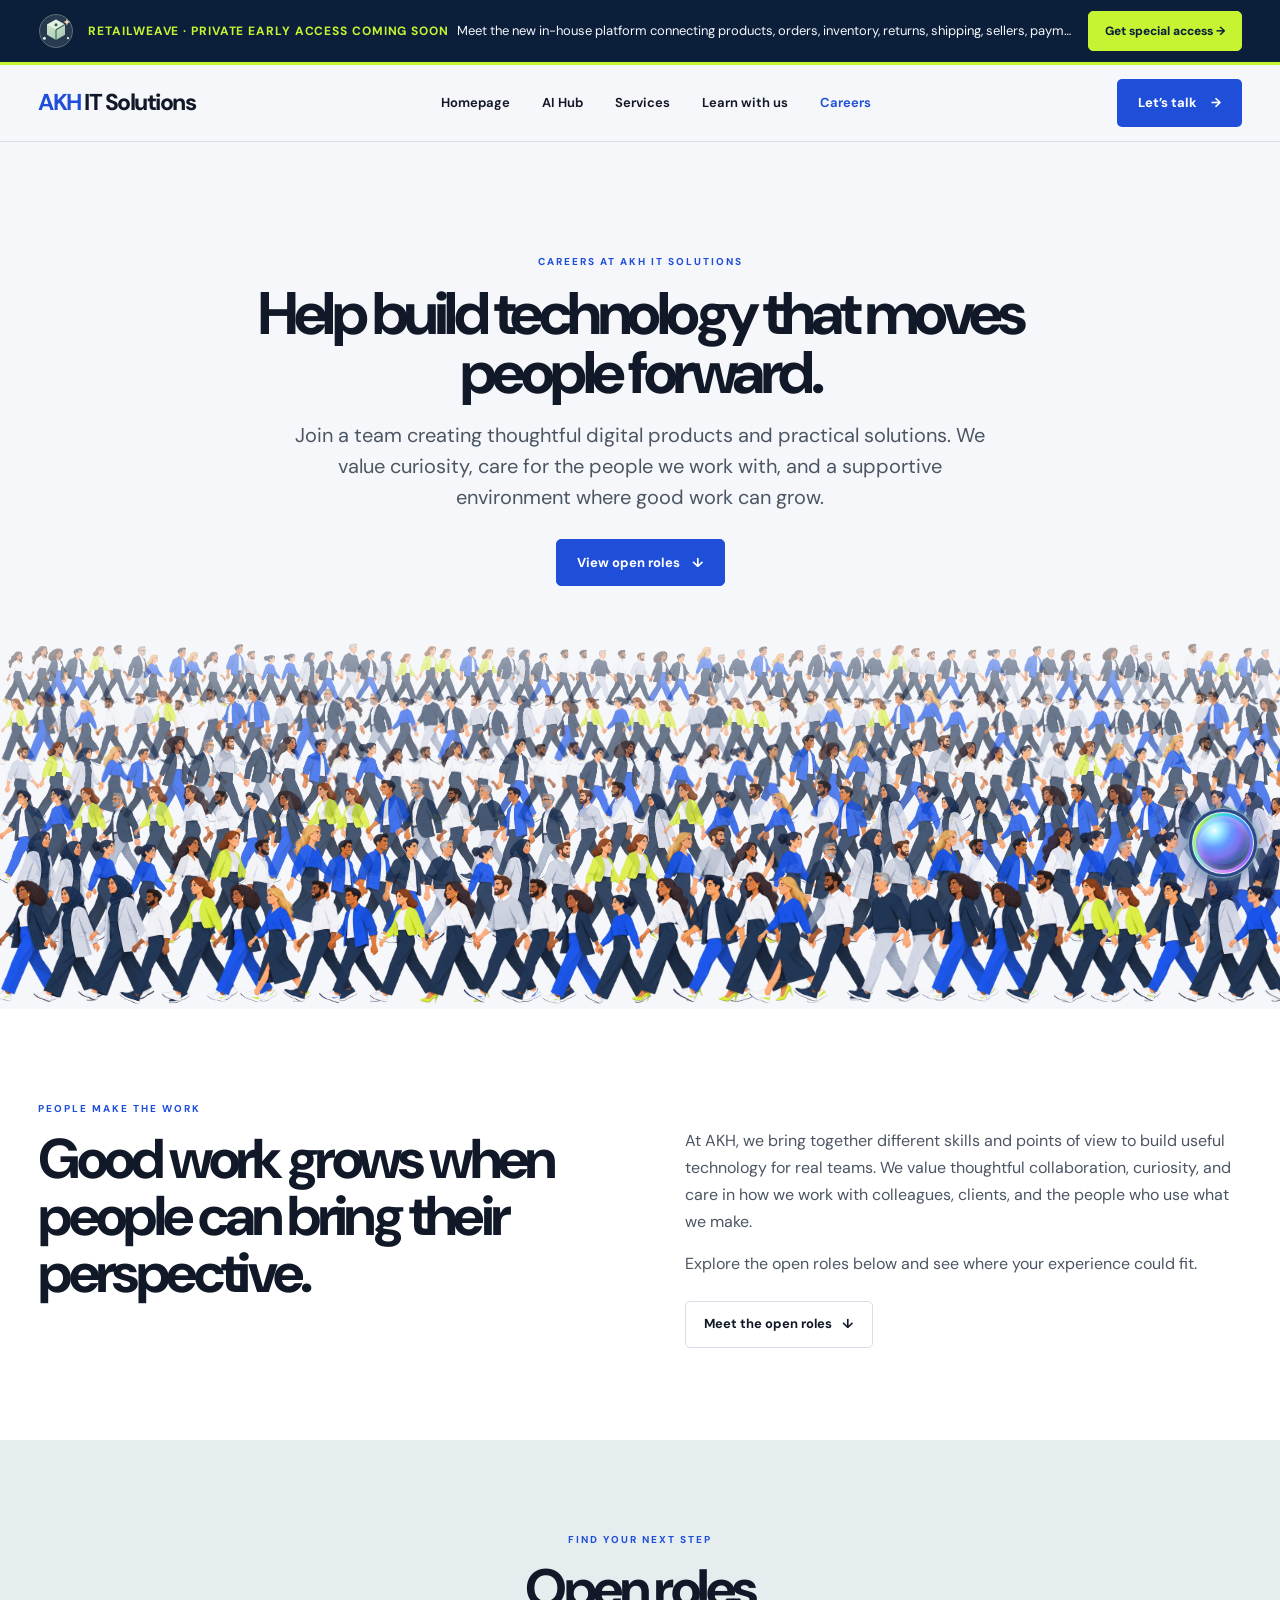
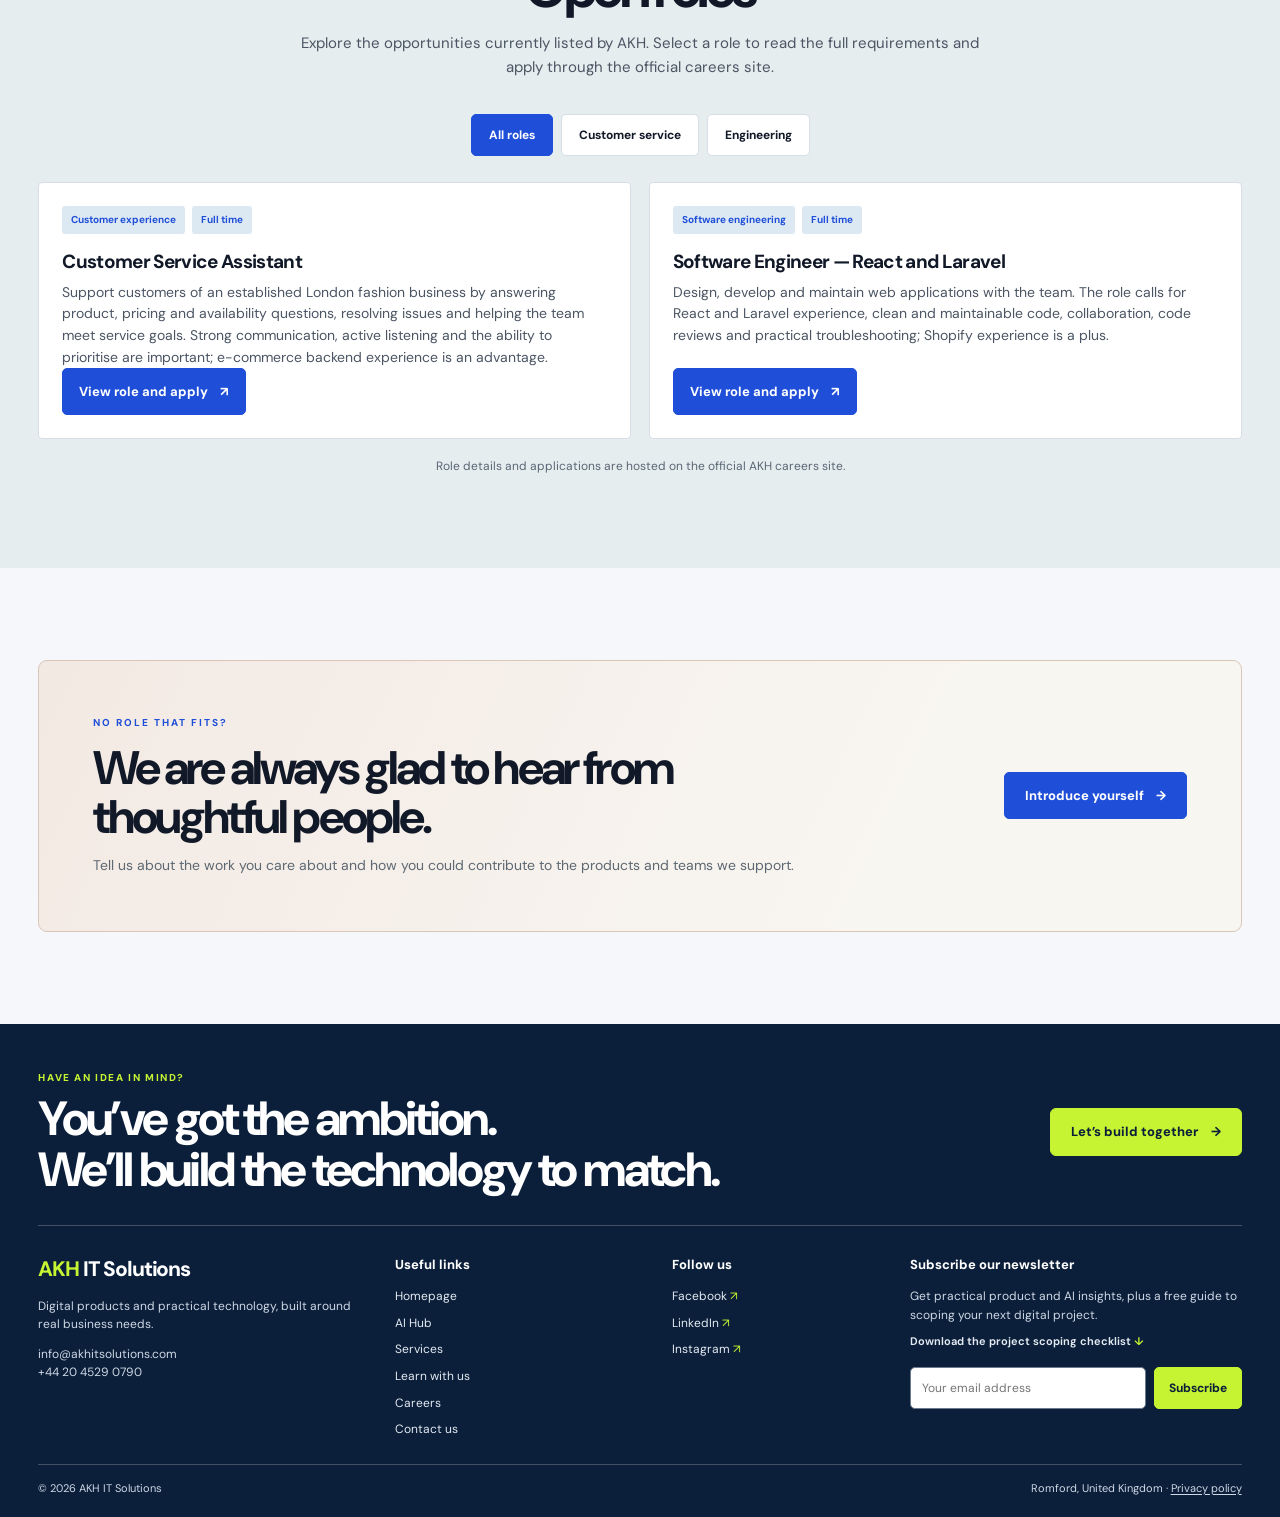
==== commit c2e73765: "Polish assistant composer controls" ====
--- a/site/careers.html
+++ b/site/careers.html
@@ -12,7 +12,7 @@
   <link rel="stylesheet" href="website/css/shared-shell.css">
   <link rel="stylesheet" href="website/css/akhit-unified.css?v=20261105-shared-footer">
   <link rel="stylesheet" href="website/css/careers-hero-crowd.css">
-<link rel="stylesheet" href="website/css/assistant-consistency.css?v=20261106-shared-composer">
+<link rel="stylesheet" href="website/css/assistant-consistency.css?v=20261106-composer-controls">
   <link rel="stylesheet" href="website/css/header-consistency.css?v=20261104-five-page-consistency">
   <link rel="stylesheet" href="website/css/responsive-system.css?v=20261105-breakpoints">
   <link rel="stylesheet" href="website/css/spacing-refinements.css?v=20261106">
--- a/site/website/css/assistant-consistency.css
+++ b/site/website/css/assistant-consistency.css
@@ -274,6 +274,18 @@
   border-color: #1F4FD8 !important;
   box-shadow: 0 0 0 3px rgb(31 79 216 / 13%) !important;
 }
+body:is(.homepage-page,.ai-hub-page,.learn-with-us-page,.careers-page,.services-page) :is(.assistant-panel,.lc-assistant-panel,.ai-assistant-panel) :is(.assistant-voice,.lc-assistant-voice,.ai-assistant-voice,.assistant-send,.lc-assistant-send,.ai-assistant-send) {
+  display: grid !important;
+  width: 36px !important;
+  min-width: 36px !important;
+  height: 36px !important;
+  min-height: 36px !important;
+  padding: 0 !important;
+  place-items: center !important;
+  border-radius: 9px !important;
+  font-size: 17px !important;
+  line-height: 1 !important;
+}
 body:is(.homepage-page,.ai-hub-page,.learn-with-us-page,.careers-page,.services-page) :is(.assistant-input,.lc-assistant-input,.ai-assistant-input) {
   width: 0 !important;
   min-width: 0 !important;
@@ -289,6 +301,11 @@
   box-shadow: none !important;
   font: 400 14px/1.4 "DM Sans", Arial, sans-serif !important;
 }
+body:is(.homepage-page,.ai-hub-page,.learn-with-us-page,.careers-page,.services-page) :is(.assistant-panel,.lc-assistant-panel,.ai-assistant-panel) :is(.assistant-input,.lc-assistant-input,.ai-assistant-input):focus,
+body:is(.homepage-page,.ai-hub-page,.learn-with-us-page,.careers-page,.services-page) :is(.assistant-panel,.lc-assistant-panel,.ai-assistant-panel) :is(.assistant-input,.lc-assistant-input,.ai-assistant-input):focus-visible {
+  outline: 0 !important;
+  box-shadow: none !important;
+}
 body:is(.homepage-page,.ai-hub-page,.learn-with-us-page,.careers-page,.services-page) :is(.assistant-status,.lc-assistant-status,.ai-assistant-status):empty { display: none !important; }
 body:is(.homepage-page,.ai-hub-page,.learn-with-us-page,.careers-page,.services-page) .assistant-composer,
 body:is(.homepage-page,.ai-hub-page,.learn-with-us-page,.careers-page,.services-page) :is(.assistant-voice,.lc-assistant-voice,.ai-assistant-voice),
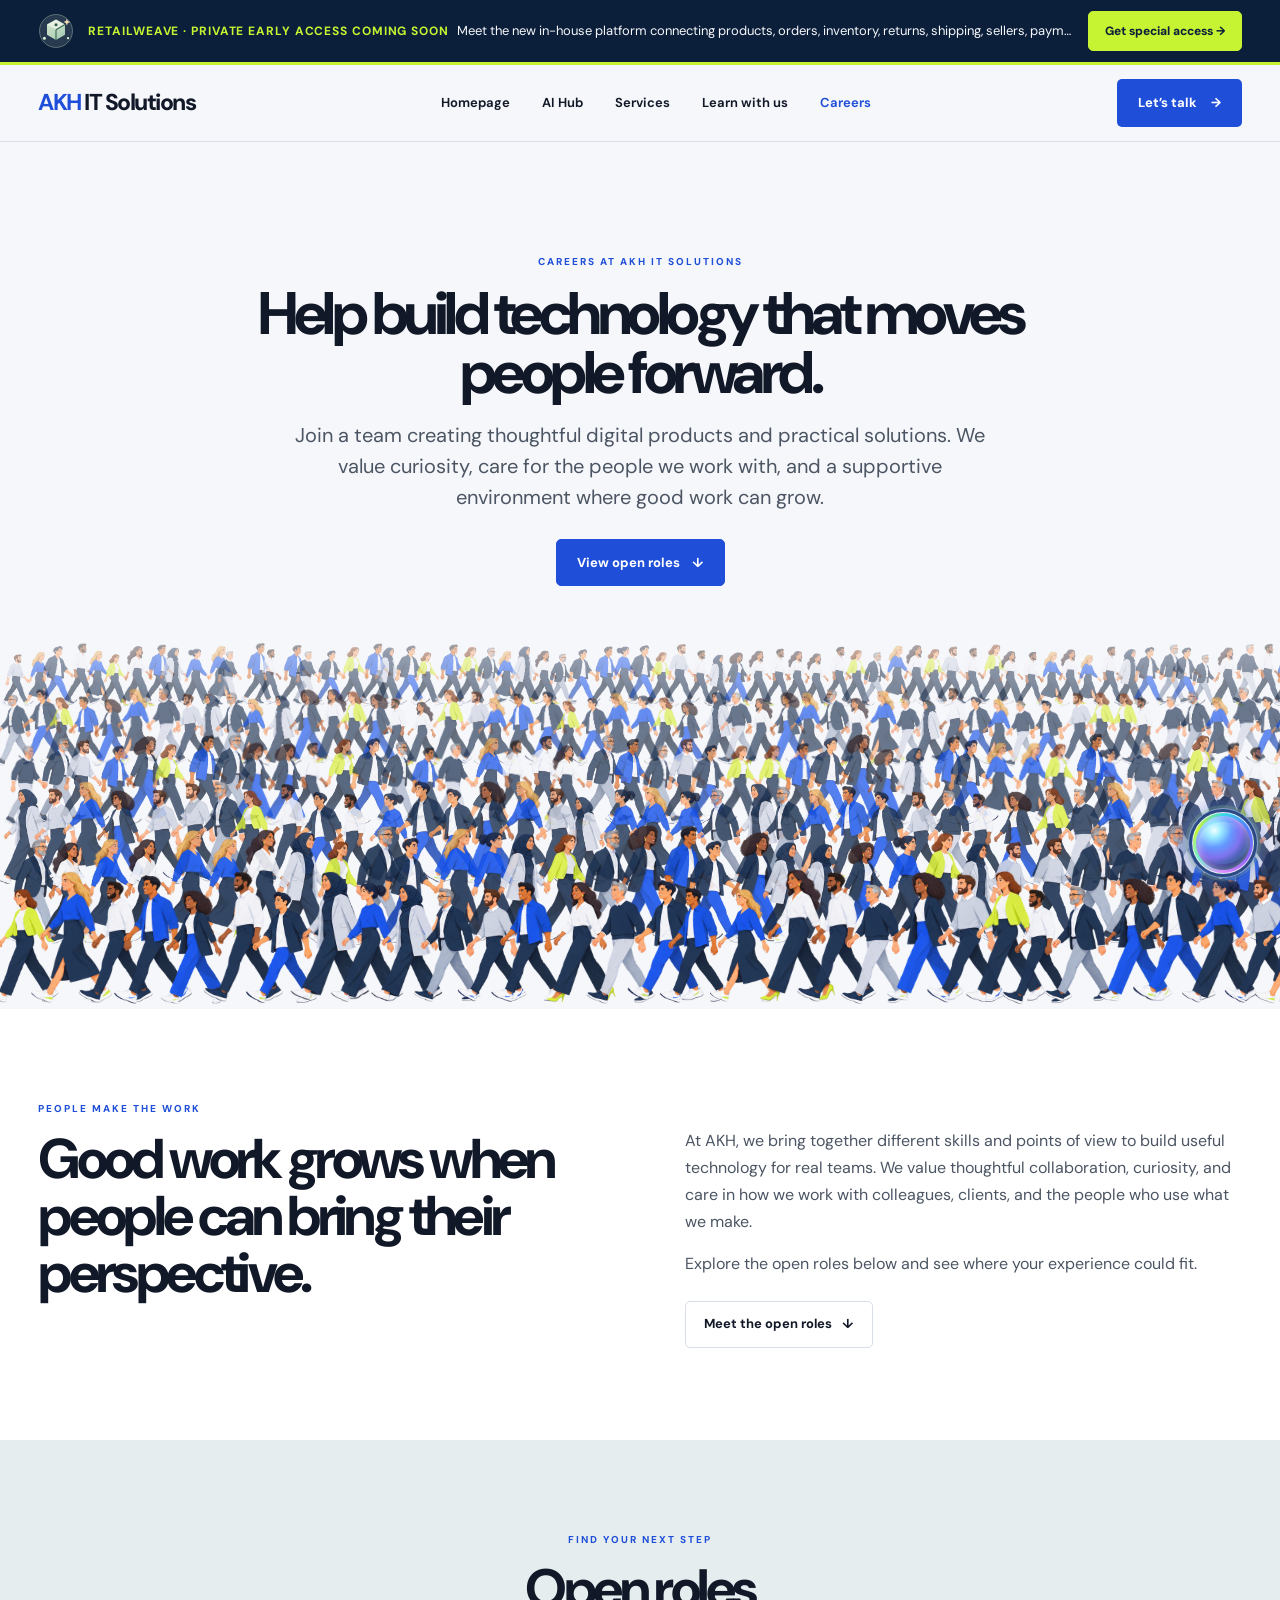
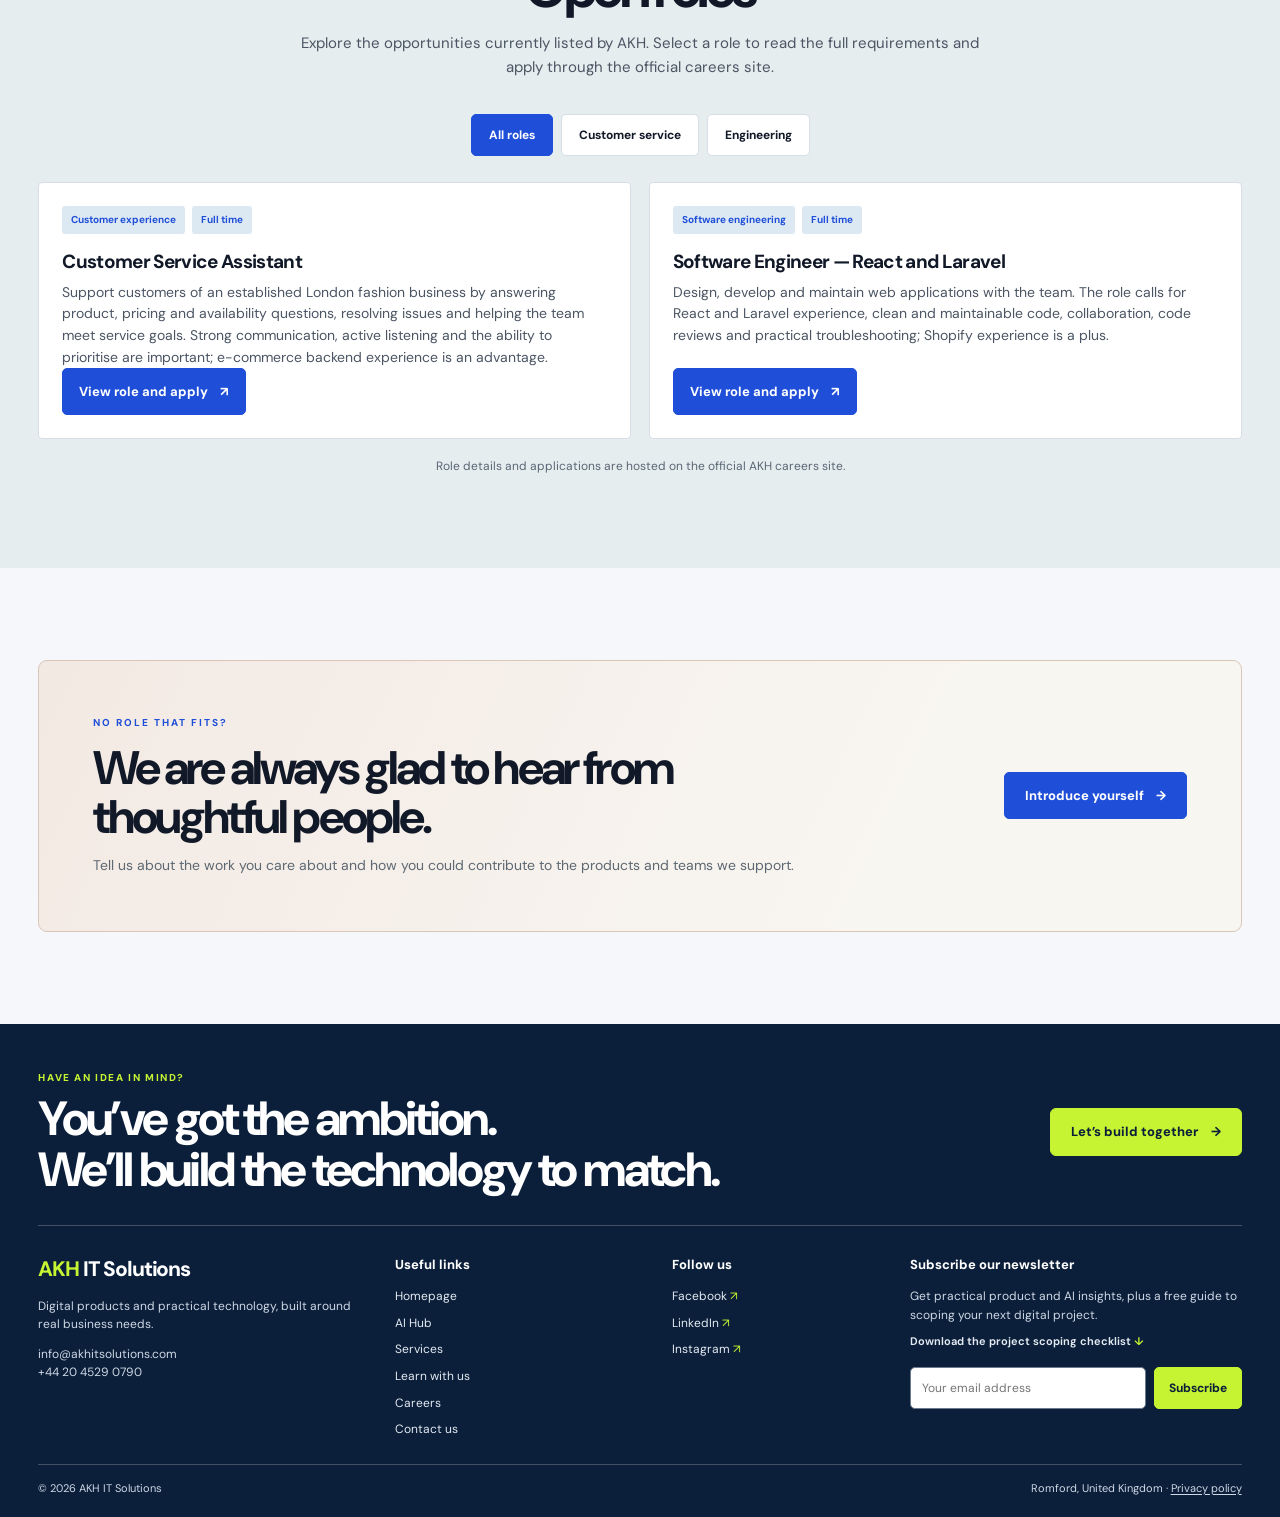
==== commit cc9b43af: "Enforce shared assistant composer styling" ====
--- a/site/careers.html
+++ b/site/careers.html
@@ -12,7 +12,7 @@
   <link rel="stylesheet" href="website/css/shared-shell.css">
   <link rel="stylesheet" href="website/css/akhit-unified.css?v=20261105-shared-footer">
   <link rel="stylesheet" href="website/css/careers-hero-crowd.css">
-<link rel="stylesheet" href="website/css/assistant-consistency.css?v=20261106-composer-controls">
+<link rel="stylesheet" href="website/css/assistant-consistency.css?v=20261106-composer-match">
   <link rel="stylesheet" href="website/css/header-consistency.css?v=20261104-five-page-consistency">
   <link rel="stylesheet" href="website/css/responsive-system.css?v=20261105-breakpoints">
   <link rel="stylesheet" href="website/css/spacing-refinements.css?v=20261106">
--- a/site/website/css/assistant-consistency.css
+++ b/site/website/css/assistant-consistency.css
@@ -319,3 +319,60 @@
 @media (prefers-reduced-motion: reduce) {
   body:is(.homepage-page,.ai-hub-page,.learn-with-us-page,.careers-page,.services-page) .assistant-composer { transition: none !important; }
 }
+
+/* Keep the floating assistant composer identical even when page CSS differs. */
+#assistant-panel .assistant-composer {
+  display: flex !important;
+  min-width: 0 !important;
+  min-height: 54px !important;
+  align-items: center !important;
+  gap: 6px !important;
+  padding: 5px 6px 5px 12px !important;
+  border: 1px solid #C8D3E2 !important;
+  border-radius: 13px !important;
+  background: #F6F7FA !important;
+}
+#assistant-panel .assistant-composer:focus-within {
+  border-color: #1F4FD8 !important;
+  outline: 0 !important;
+  box-shadow: 0 0 0 3px rgb(31 79 216 / 18%) !important;
+}
+#assistant-panel #assistant-input {
+  width: 0 !important;
+  min-width: 0 !important;
+  min-height: 40px !important;
+  height: 40px !important;
+  flex: 1 1 auto !important;
+  padding: 8px 0 !important;
+  border: 0 !important;
+  border-radius: 0 !important;
+  outline: 0 !important;
+  color: #111827 !important;
+  background: transparent !important;
+  box-shadow: none !important;
+  font: 400 14px/1.4 "DM Sans", Arial, sans-serif !important;
+}
+#assistant-panel #assistant-input:focus,
+#assistant-panel #assistant-input:focus-visible {
+  border: 0 !important;
+  outline: 0 !important;
+  box-shadow: none !important;
+}
+#assistant-panel #assistant-voice,
+#assistant-panel .assistant-send {
+  display: grid !important;
+  width: 36px !important;
+  min-width: 36px !important;
+  min-height: 36px !important;
+  height: 36px !important;
+  flex: 0 0 36px !important;
+  align-items: center !important;
+  justify-items: center !important;
+  padding: 0 !important;
+  border: 1px solid #1F4FD8 !important;
+  border-radius: 9px !important;
+  color: #fff !important;
+  background: #1F4FD8 !important;
+  font-size: 17px !important;
+  line-height: 1 !important;
+}
